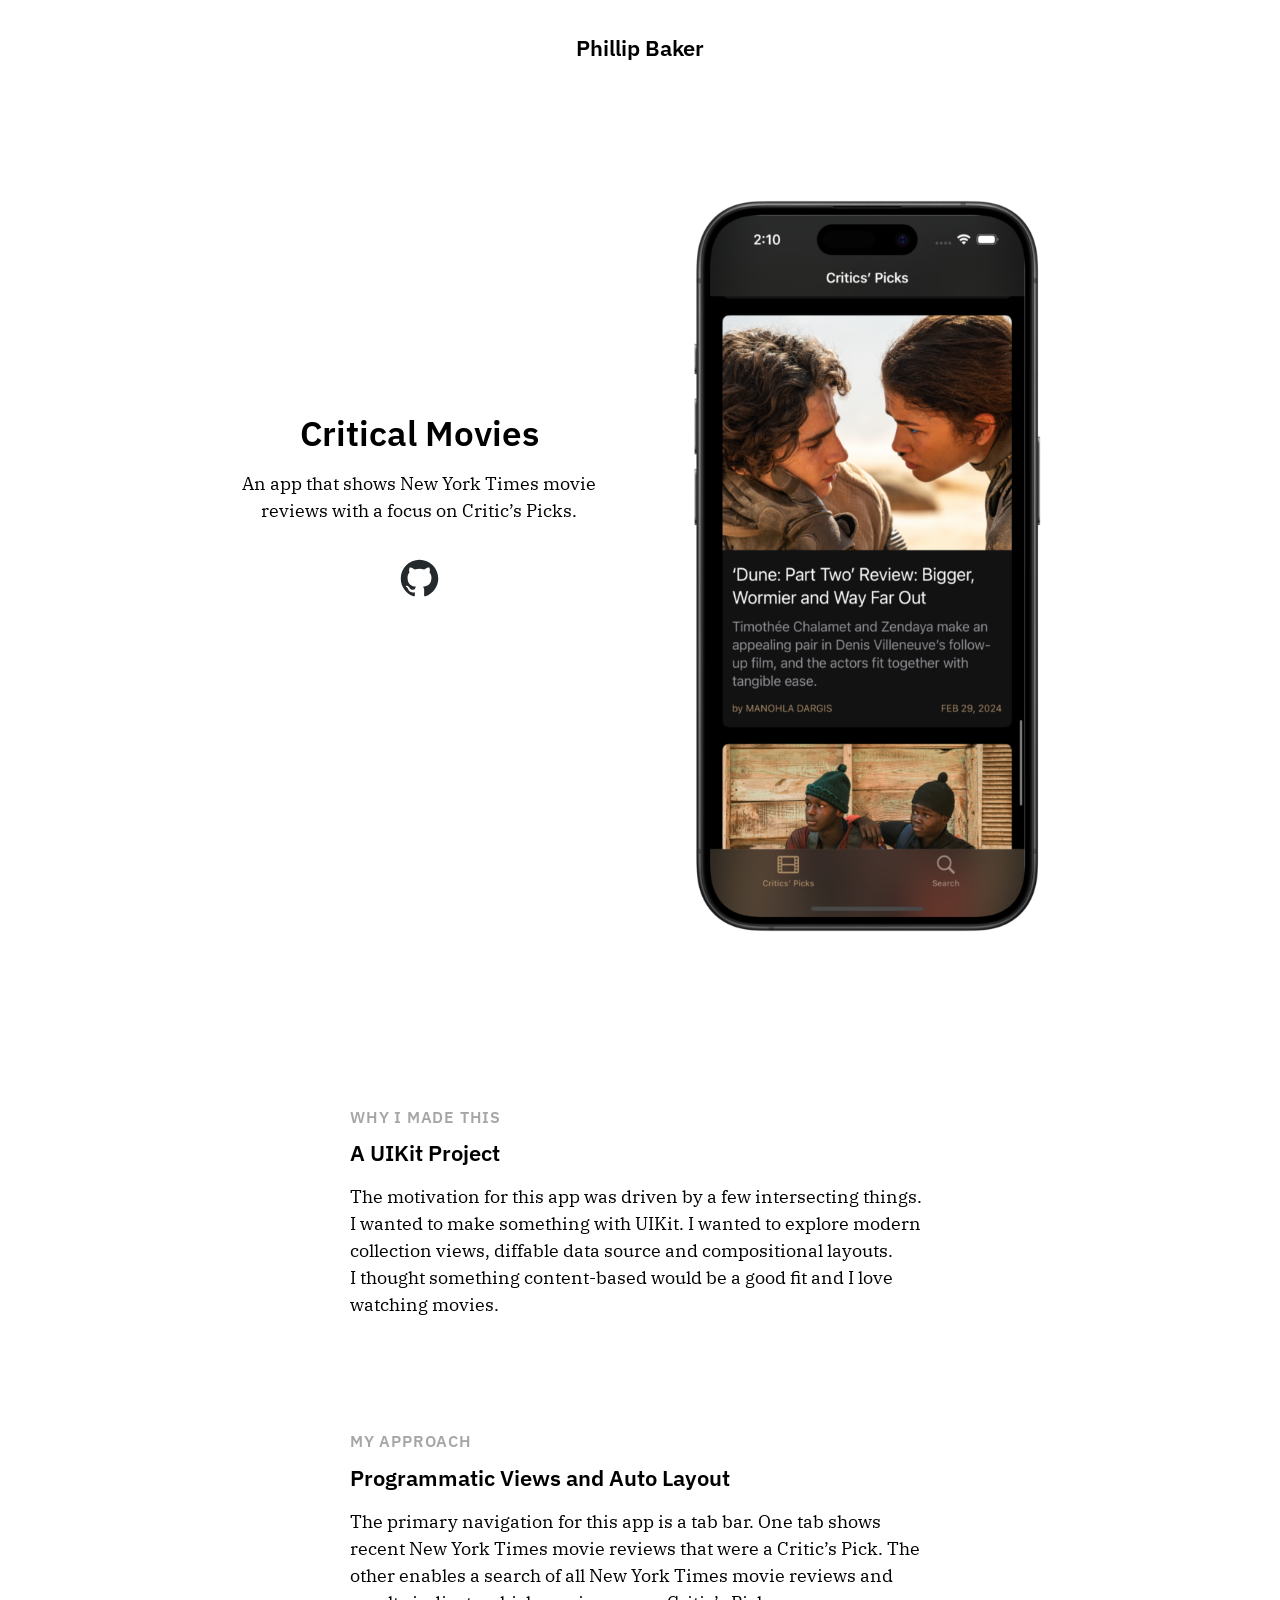
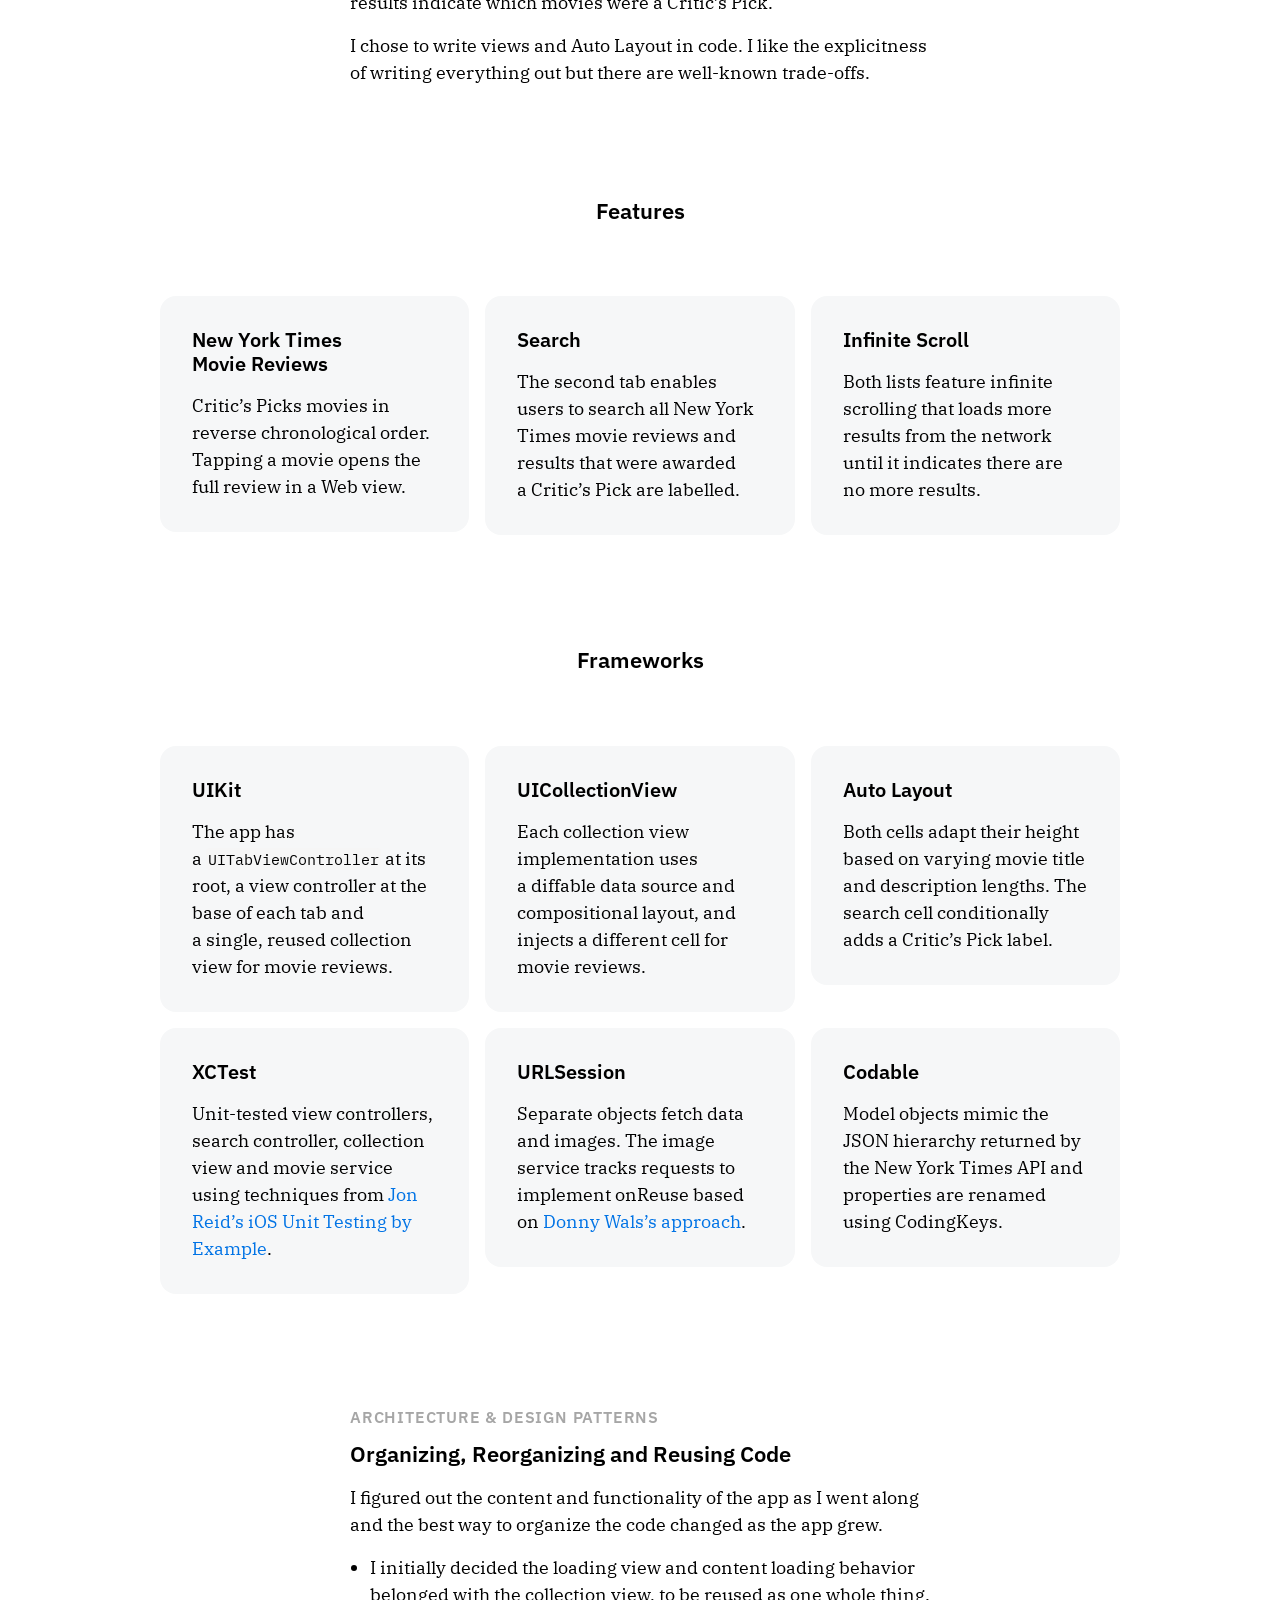
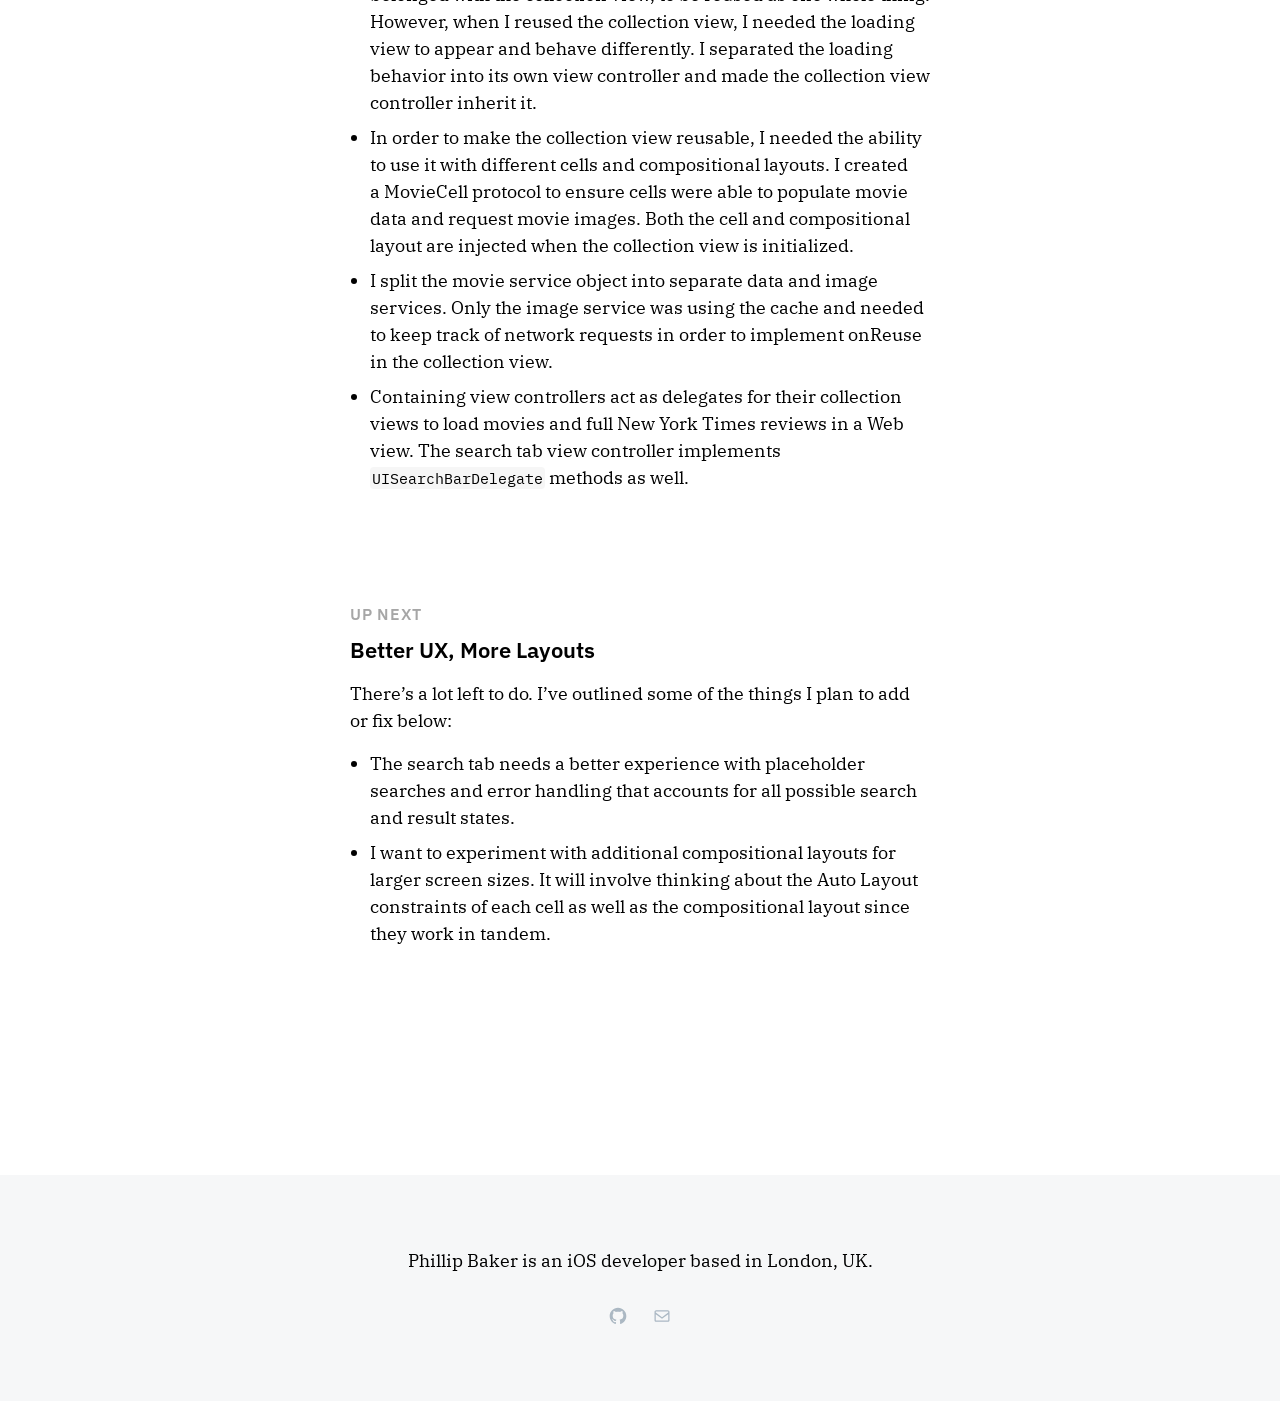
==== critical-movies/index.html @ 7334cdbc "Initial commit" ====
<!DOCTYPE html>
<html dir="ltr" lang="en-US" prefix="og: https://ogp.me/ns#">
<head>
	<meta charset="UTF-8">
	<meta name="viewport" content="width=device-width, initial-scale=1">
	<style>img:is([sizes="auto" i], [sizes^="auto," i]) { contain-intrinsic-size: 3000px 1500px }</style>
	
		<!-- All in One SEO 4.7.8 - aioseo.com -->
		<title>Critical Movies - Phillip Baker</title>
	<meta name="description" content="Critical Movies An app that shows New York Times movie reviews with a focus on Critic’s Picks. Why I Made This A UIKit Project The motivation for this app was driven by a few intersecting things. I wanted to make something with UIKit. I wanted to explore modern collection views, diffable data source and compositional">
	<meta name="robots" content="max-image-preview:large">
	<link rel="canonical" href="/critical-movies/">
	<meta name="generator" content="All in One SEO (AIOSEO) 4.7.8">
		<meta property="og:locale" content="en_US">
		<meta property="og:site_name" content="Phillip Baker - iOS Developer">
		<meta property="og:type" content="article">
		<meta property="og:title" content="Critical Movies - Phillip Baker">
		<meta property="og:description" content="Critical Movies An app that shows New York Times movie reviews with a focus on Critic’s Picks. Why I Made This A UIKit Project The motivation for this app was driven by a few intersecting things. I wanted to make something with UIKit. I wanted to explore modern collection views, diffable data source and compositional">
		<meta property="og:url" content="/critical-movies/">
		<meta property="article:published_time" content="2021-11-25T19:36:29+00:00">
		<meta property="article:modified_time" content="2024-03-25T21:04:43+00:00">
		<meta name="twitter:card" content="summary_large_image">
		<meta name="twitter:title" content="Critical Movies - Phillip Baker">
		<meta name="twitter:description" content="Critical Movies An app that shows New York Times movie reviews with a focus on Critic’s Picks. Why I Made This A UIKit Project The motivation for this app was driven by a few intersecting things. I wanted to make something with UIKit. I wanted to explore modern collection views, diffable data source and compositional">
		<script type="application/ld+json" class="aioseo-schema">{"@context":"https:\/\/schema.org","@graph":[{"@type":"BreadcrumbList","@id":"\/critical-movies\/#breadcrumblist","itemListElement":[{"@type":"ListItem","@id":"\/#listItem","position":1,"name":"Home","item":"\/","nextItem":{"@type":"ListItem","@id":"\/critical-movies\/#listItem","name":"Critical Movies"}},{"@type":"ListItem","@id":"\/critical-movies\/#listItem","position":2,"name":"Critical Movies","previousItem":{"@type":"ListItem","@id":"\/#listItem","name":"Home"}}]},{"@type":"Organization","@id":"\/#organization","name":"Phillip Baker","description":"iOS Developer","url":"\/"},{"@type":"WebPage","@id":"\/critical-movies\/#webpage","url":"\/critical-movies\/","name":"Critical Movies - Phillip Baker","description":"Critical Movies An app that shows New York Times movie reviews with a focus on Critic’s Picks. Why I Made This A UIKit Project The motivation for this app was driven by a few intersecting things. I wanted to make something with UIKit. I wanted to explore modern collection views, diffable data source and compositional","inLanguage":"en-US","isPartOf":{"@id":"\/#website"},"breadcrumb":{"@id":"\/critical-movies\/#breadcrumblist"},"datePublished":"2021-11-25T19:36:29+00:00","dateModified":"2024-03-25T21:04:43+00:00"},{"@type":"WebSite","@id":"\/#website","url":"\/","name":"Phillip Baker","description":"iOS Developer","inLanguage":"en-US","publisher":{"@id":"\/#organization"}}]}</script>
		<!-- All in One SEO -->


<link rel="dns-prefetch" href="//fonts.googleapis.com">
<link rel="preconnect" href="//c0.wp.com">
<link rel="alternate" type="application/rss+xml" title="Phillip Baker &raquo; Feed" href="/feed/">
<link rel="alternate" type="application/rss+xml" title="Phillip Baker &raquo; Comments Feed" href="/comments/feed/">
<script>
window._wpemojiSettings = {"baseUrl":"https:\/\/s.w.org\/images\/core\/emoji\/15.0.3\/72x72\/","ext":".png","svgUrl":"https:\/\/s.w.org\/images\/core\/emoji\/15.0.3\/svg\/","svgExt":".svg","source":{"concatemoji":"\/wp-includes\/js\/wp-emoji-release.min.js?ver=6.7.1"}};
/*! This file is auto-generated */
!function(i,n){var o,s,e;function c(e){try{var t={supportTests:e,timestamp:(new Date).valueOf()};sessionStorage.setItem(o,JSON.stringify(t))}catch(e){}}function p(e,t,n){e.clearRect(0,0,e.canvas.width,e.canvas.height),e.fillText(t,0,0);var t=new Uint32Array(e.getImageData(0,0,e.canvas.width,e.canvas.height).data),r=(e.clearRect(0,0,e.canvas.width,e.canvas.height),e.fillText(n,0,0),new Uint32Array(e.getImageData(0,0,e.canvas.width,e.canvas.height).data));return t.every(function(e,t){return e===r[t]})}function u(e,t,n){switch(t){case"flag":return n(e,"🏳️‍⚧️","🏳️​⚧️")?!1:!n(e,"🇺🇳","🇺​🇳")&&!n(e,"🏴󠁧󠁢󠁥󠁮󠁧󠁿","🏴​󠁧​󠁢​󠁥​󠁮​󠁧​󠁿");case"emoji":return!n(e,"🐦‍⬛","🐦​⬛")}return!1}function f(e,t,n){var r="undefined"!=typeof WorkerGlobalScope&&self instanceof WorkerGlobalScope?new OffscreenCanvas(300,150):i.createElement("canvas"),a=r.getContext("2d",{willReadFrequently:!0}),o=(a.textBaseline="top",a.font="600 32px Arial",{});return e.forEach(function(e){o[e]=t(a,e,n)}),o}function t(e){var t=i.createElement("script");t.src=e,t.defer=!0,i.head.appendChild(t)}"undefined"!=typeof Promise&&(o="wpEmojiSettingsSupports",s=["flag","emoji"],n.supports={everything:!0,everythingExceptFlag:!0},e=new Promise(function(e){i.addEventListener("DOMContentLoaded",e,{once:!0})}),new Promise(function(t){var n=function(){try{var e=JSON.parse(sessionStorage.getItem(o));if("object"==typeof e&&"number"==typeof e.timestamp&&(new Date).valueOf()<e.timestamp+604800&&"object"==typeof e.supportTests)return e.supportTests}catch(e){}return null}();if(!n){if("undefined"!=typeof Worker&&"undefined"!=typeof OffscreenCanvas&&"undefined"!=typeof URL&&URL.createObjectURL&&"undefined"!=typeof Blob)try{var e="postMessage("+f.toString()+"("+[JSON.stringify(s),u.toString(),p.toString()].join(",")+"));",r=new Blob([e],{type:"text/javascript"}),a=new Worker(URL.createObjectURL(r),{name:"wpTestEmojiSupports"});return void(a.onmessage=function(e){c(n=e.data),a.terminate(),t(n)})}catch(e){}c(n=f(s,u,p))}t(n)}).then(function(e){for(var t in e)n.supports[t]=e[t],n.supports.everything=n.supports.everything&&n.supports[t],"flag"!==t&&(n.supports.everythingExceptFlag=n.supports.everythingExceptFlag&&n.supports[t]);n.supports.everythingExceptFlag=n.supports.everythingExceptFlag&&!n.supports.flag,n.DOMReady=!1,n.readyCallback=function(){n.DOMReady=!0}}).then(function(){return e}).then(function(){var e;n.supports.everything||(n.readyCallback(),(e=n.source||{}).concatemoji?t(e.concatemoji):e.wpemoji&&e.twemoji&&(t(e.twemoji),t(e.wpemoji)))}))}((window,document),window._wpemojiSettings);
</script>
<style id="wp-block-site-title-inline-css">.wp-block-site-title{box-sizing:border-box}.wp-block-site-title :where(a){color:inherit;font-family:inherit;font-size:inherit;font-style:inherit;font-weight:inherit;letter-spacing:inherit;line-height:inherit;text-decoration:inherit}</style>
<style id="wp-block-group-inline-css">.wp-block-group{box-sizing:border-box}:where(.wp-block-group.wp-block-group-is-layout-constrained){position:relative}</style>
<style id="wp-block-heading-inline-css">h1.has-background,h2.has-background,h3.has-background,h4.has-background,h5.has-background,h6.has-background{padding:1.25em 2.375em}h1.has-text-align-left[style*=writing-mode]:where([style*=vertical-lr]),h1.has-text-align-right[style*=writing-mode]:where([style*=vertical-rl]),h2.has-text-align-left[style*=writing-mode]:where([style*=vertical-lr]),h2.has-text-align-right[style*=writing-mode]:where([style*=vertical-rl]),h3.has-text-align-left[style*=writing-mode]:where([style*=vertical-lr]),h3.has-text-align-right[style*=writing-mode]:where([style*=vertical-rl]),h4.has-text-align-left[style*=writing-mode]:where([style*=vertical-lr]),h4.has-text-align-right[style*=writing-mode]:where([style*=vertical-rl]),h5.has-text-align-left[style*=writing-mode]:where([style*=vertical-lr]),h5.has-text-align-right[style*=writing-mode]:where([style*=vertical-rl]),h6.has-text-align-left[style*=writing-mode]:where([style*=vertical-lr]),h6.has-text-align-right[style*=writing-mode]:where([style*=vertical-rl]){rotate:180deg}</style>
<style id="wp-block-paragraph-inline-css">.is-small-text{font-size:.875em}.is-regular-text{font-size:1em}.is-large-text{font-size:2.25em}.is-larger-text{font-size:3em}.has-drop-cap:not(:focus):first-letter{float:left;font-size:8.4em;font-style:normal;font-weight:100;line-height:.68;margin:.05em .1em 0 0;text-transform:uppercase}body.rtl .has-drop-cap:not(:focus):first-letter{float:none;margin-left:.1em}p.has-drop-cap.has-background{overflow:hidden}:root :where(p.has-background){padding:1.25em 2.375em}:where(p.has-text-color:not(.has-link-color)) a{color:inherit}p.has-text-align-left[style*="writing-mode:vertical-lr"],p.has-text-align-right[style*="writing-mode:vertical-rl"]{rotate:180deg}</style>
<link rel="stylesheet" id="wp-block-social-links-css" href="https://c0.wp.com/c/6.7.1/wp-includes/blocks/social-links/style.min.css" media="all">
<style id="wp-block-image-inline-css">.wp-block-image a{display:inline-block}.wp-block-image img{box-sizing:border-box;height:auto;max-width:100%;vertical-align:bottom}@media (prefers-reduced-motion:no-preference){.wp-block-image img.hide{visibility:hidden}.wp-block-image img.show{animation:show-content-image .4s}}.wp-block-image[style*=border-radius] img,.wp-block-image[style*=border-radius]>a{border-radius:inherit}.wp-block-image.has-custom-border img{box-sizing:border-box}.wp-block-image.aligncenter{text-align:center}.wp-block-image.alignfull a,.wp-block-image.alignwide a{width:100%}.wp-block-image.alignfull img,.wp-block-image.alignwide img{height:auto;width:100%}.wp-block-image .aligncenter,.wp-block-image .alignleft,.wp-block-image .alignright,.wp-block-image.aligncenter,.wp-block-image.alignleft,.wp-block-image.alignright{display:table}.wp-block-image .aligncenter>figcaption,.wp-block-image .alignleft>figcaption,.wp-block-image .alignright>figcaption,.wp-block-image.aligncenter>figcaption,.wp-block-image.alignleft>figcaption,.wp-block-image.alignright>figcaption{caption-side:bottom;display:table-caption}.wp-block-image .alignleft{float:left;margin:.5em 1em .5em 0}.wp-block-image .alignright{float:right;margin:.5em 0 .5em 1em}.wp-block-image .aligncenter{margin-left:auto;margin-right:auto}.wp-block-image :where(figcaption){margin-bottom:1em;margin-top:.5em}.wp-block-image.is-style-circle-mask img{border-radius:9999px}@supports ((-webkit-mask-image:none) or (mask-image:none)) or (-webkit-mask-image:none){.wp-block-image.is-style-circle-mask img{border-radius:0;-webkit-mask-image:url('data:image/svg+xml;utf8,<svg viewBox="0 0 100 100" xmlns="http://www.w3.org/2000/svg"><circle cx="50" cy="50" r="50"/></svg>');mask-image:url('data:image/svg+xml;utf8,<svg viewBox="0 0 100 100" xmlns="http://www.w3.org/2000/svg"><circle cx="50" cy="50" r="50"/></svg>');mask-mode:alpha;-webkit-mask-position:center;mask-position:center;-webkit-mask-repeat:no-repeat;mask-repeat:no-repeat;-webkit-mask-size:contain;mask-size:contain}}:root :where(.wp-block-image.is-style-rounded img,.wp-block-image .is-style-rounded img){border-radius:9999px}.wp-block-image figure{margin:0}.wp-lightbox-container{display:flex;flex-direction:column;position:relative}.wp-lightbox-container img{cursor:zoom-in}.wp-lightbox-container img:hover+button{opacity:1}.wp-lightbox-container button{align-items:center;-webkit-backdrop-filter:blur(16px) saturate(180%);backdrop-filter:blur(16px) saturate(180%);background-color:#5a5a5a40;border:none;border-radius:4px;cursor:zoom-in;display:flex;height:20px;justify-content:center;opacity:0;padding:0;position:absolute;right:16px;text-align:center;top:16px;transition:opacity .2s ease;width:20px;z-index:100}.wp-lightbox-container button:focus-visible{outline:3px auto #5a5a5a40;outline:3px auto -webkit-focus-ring-color;outline-offset:3px}.wp-lightbox-container button:hover{cursor:pointer;opacity:1}.wp-lightbox-container button:focus{opacity:1}.wp-lightbox-container button:focus,.wp-lightbox-container button:hover,.wp-lightbox-container button:not(:hover):not(:active):not(.has-background){background-color:#5a5a5a40;border:none}.wp-lightbox-overlay{box-sizing:border-box;cursor:zoom-out;height:100vh;left:0;overflow:hidden;position:fixed;top:0;visibility:hidden;width:100%;z-index:100000}.wp-lightbox-overlay .close-button{align-items:center;cursor:pointer;display:flex;justify-content:center;min-height:40px;min-width:40px;padding:0;position:absolute;right:calc(env(safe-area-inset-right) + 16px);top:calc(env(safe-area-inset-top) + 16px);z-index:5000000}.wp-lightbox-overlay .close-button:focus,.wp-lightbox-overlay .close-button:hover,.wp-lightbox-overlay .close-button:not(:hover):not(:active):not(.has-background){background:none;border:none}.wp-lightbox-overlay .lightbox-image-container{height:var(--wp--lightbox-container-height);left:50%;overflow:hidden;position:absolute;top:50%;transform:translate(-50%,-50%);transform-origin:top left;width:var(--wp--lightbox-container-width);z-index:9999999999}.wp-lightbox-overlay .wp-block-image{align-items:center;box-sizing:border-box;display:flex;height:100%;justify-content:center;margin:0;position:relative;transform-origin:0 0;width:100%;z-index:3000000}.wp-lightbox-overlay .wp-block-image img{height:var(--wp--lightbox-image-height);min-height:var(--wp--lightbox-image-height);min-width:var(--wp--lightbox-image-width);width:var(--wp--lightbox-image-width)}.wp-lightbox-overlay .wp-block-image figcaption{display:none}.wp-lightbox-overlay button{background:none;border:none}.wp-lightbox-overlay .scrim{background-color:#fff;height:100%;opacity:.9;position:absolute;width:100%;z-index:2000000}.wp-lightbox-overlay.active{animation:turn-on-visibility .25s both;visibility:visible}.wp-lightbox-overlay.active img{animation:turn-on-visibility .35s both}.wp-lightbox-overlay.show-closing-animation:not(.active){animation:turn-off-visibility .35s both}.wp-lightbox-overlay.show-closing-animation:not(.active) img{animation:turn-off-visibility .25s both}@media (prefers-reduced-motion:no-preference){.wp-lightbox-overlay.zoom.active{animation:none;opacity:1;visibility:visible}.wp-lightbox-overlay.zoom.active .lightbox-image-container{animation:lightbox-zoom-in .4s}.wp-lightbox-overlay.zoom.active .lightbox-image-container img{animation:none}.wp-lightbox-overlay.zoom.active .scrim{animation:turn-on-visibility .4s forwards}.wp-lightbox-overlay.zoom.show-closing-animation:not(.active){animation:none}.wp-lightbox-overlay.zoom.show-closing-animation:not(.active) .lightbox-image-container{animation:lightbox-zoom-out .4s}.wp-lightbox-overlay.zoom.show-closing-animation:not(.active) .lightbox-image-container img{animation:none}.wp-lightbox-overlay.zoom.show-closing-animation:not(.active) .scrim{animation:turn-off-visibility .4s forwards}}@keyframes show-content-image{0%{visibility:hidden}99%{visibility:hidden}to{visibility:visible}}@keyframes turn-on-visibility{0%{opacity:0}to{opacity:1}}@keyframes turn-off-visibility{0%{opacity:1;visibility:visible}99%{opacity:0;visibility:visible}to{opacity:0;visibility:hidden}}@keyframes lightbox-zoom-in{0%{transform:translate(calc((-100vw + var(--wp--lightbox-scrollbar-width))/2 + var(--wp--lightbox-initial-left-position)),calc(-50vh + var(--wp--lightbox-initial-top-position))) scale(var(--wp--lightbox-scale))}to{transform:translate(-50%,-50%) scale(1)}}@keyframes lightbox-zoom-out{0%{transform:translate(-50%,-50%) scale(1);visibility:visible}99%{visibility:visible}to{transform:translate(calc((-100vw + var(--wp--lightbox-scrollbar-width))/2 + var(--wp--lightbox-initial-left-position)),calc(-50vh + var(--wp--lightbox-initial-top-position))) scale(var(--wp--lightbox-scale));visibility:hidden}}</style>
<style id="wp-block-columns-inline-css">.wp-block-columns{align-items:normal!important;box-sizing:border-box;display:flex;flex-wrap:wrap!important}@media (min-width:782px){.wp-block-columns{flex-wrap:nowrap!important}}.wp-block-columns.are-vertically-aligned-top{align-items:flex-start}.wp-block-columns.are-vertically-aligned-center{align-items:center}.wp-block-columns.are-vertically-aligned-bottom{align-items:flex-end}@media (max-width:781px){.wp-block-columns:not(.is-not-stacked-on-mobile)>.wp-block-column{flex-basis:100%!important}}@media (min-width:782px){.wp-block-columns:not(.is-not-stacked-on-mobile)>.wp-block-column{flex-basis:0;flex-grow:1}.wp-block-columns:not(.is-not-stacked-on-mobile)>.wp-block-column[style*=flex-basis]{flex-grow:0}}.wp-block-columns.is-not-stacked-on-mobile{flex-wrap:nowrap!important}.wp-block-columns.is-not-stacked-on-mobile>.wp-block-column{flex-basis:0;flex-grow:1}.wp-block-columns.is-not-stacked-on-mobile>.wp-block-column[style*=flex-basis]{flex-grow:0}:where(.wp-block-columns){margin-bottom:1.75em}:where(.wp-block-columns.has-background){padding:1.25em 2.375em}.wp-block-column{flex-grow:1;min-width:0;overflow-wrap:break-word;word-break:break-word}.wp-block-column.is-vertically-aligned-top{align-self:flex-start}.wp-block-column.is-vertically-aligned-center{align-self:center}.wp-block-column.is-vertically-aligned-bottom{align-self:flex-end}.wp-block-column.is-vertically-aligned-stretch{align-self:stretch}.wp-block-column.is-vertically-aligned-bottom,.wp-block-column.is-vertically-aligned-center,.wp-block-column.is-vertically-aligned-top{width:100%}</style>
<style id="wp-block-list-inline-css">ol,ul{box-sizing:border-box}:root :where(.wp-block-list.has-background){padding:1.25em 2.375em}</style>
<style id="wp-block-spacer-inline-css">.wp-block-spacer{clear:both}</style>
<style id="wp-block-post-content-inline-css">.wp-block-post-content{display:flow-root}</style>
<style id="wp-emoji-styles-inline-css">img.wp-smiley, img.emoji {
		display: inline !important;
		border: none !important;
		box-shadow: none !important;
		height: 1em !important;
		width: 1em !important;
		margin: 0 0.07em !important;
		vertical-align: -0.1em !important;
		background: none !important;
		padding: 0 !important;
	}</style>
<style id="wp-block-library-inline-css">:root{--wp-admin-theme-color:#007cba;--wp-admin-theme-color--rgb:0,124,186;--wp-admin-theme-color-darker-10:#006ba1;--wp-admin-theme-color-darker-10--rgb:0,107,161;--wp-admin-theme-color-darker-20:#005a87;--wp-admin-theme-color-darker-20--rgb:0,90,135;--wp-admin-border-width-focus:2px;--wp-block-synced-color:#7a00df;--wp-block-synced-color--rgb:122,0,223;--wp-bound-block-color:var(--wp-block-synced-color)}@media (min-resolution:192dpi){:root{--wp-admin-border-width-focus:1.5px}}.wp-element-button{cursor:pointer}:root{--wp--preset--font-size--normal:16px;--wp--preset--font-size--huge:42px}:root .has-very-light-gray-background-color{background-color:#eee}:root .has-very-dark-gray-background-color{background-color:#313131}:root .has-very-light-gray-color{color:#eee}:root .has-very-dark-gray-color{color:#313131}:root .has-vivid-green-cyan-to-vivid-cyan-blue-gradient-background{background:linear-gradient(135deg,#00d084,#0693e3)}:root .has-purple-crush-gradient-background{background:linear-gradient(135deg,#34e2e4,#4721fb 50%,#ab1dfe)}:root .has-hazy-dawn-gradient-background{background:linear-gradient(135deg,#faaca8,#dad0ec)}:root .has-subdued-olive-gradient-background{background:linear-gradient(135deg,#fafae1,#67a671)}:root .has-atomic-cream-gradient-background{background:linear-gradient(135deg,#fdd79a,#004a59)}:root .has-nightshade-gradient-background{background:linear-gradient(135deg,#330968,#31cdcf)}:root .has-midnight-gradient-background{background:linear-gradient(135deg,#020381,#2874fc)}.has-regular-font-size{font-size:1em}.has-larger-font-size{font-size:2.625em}.has-normal-font-size{font-size:var(--wp--preset--font-size--normal)}.has-huge-font-size{font-size:var(--wp--preset--font-size--huge)}.has-text-align-center{text-align:center}.has-text-align-left{text-align:left}.has-text-align-right{text-align:right}#end-resizable-editor-section{display:none}.aligncenter{clear:both}.items-justified-left{justify-content:flex-start}.items-justified-center{justify-content:center}.items-justified-right{justify-content:flex-end}.items-justified-space-between{justify-content:space-between}.screen-reader-text{border:0;clip:rect(1px,1px,1px,1px);clip-path:inset(50%);height:1px;margin:-1px;overflow:hidden;padding:0;position:absolute;width:1px;word-wrap:normal!important}.screen-reader-text:focus{background-color:#ddd;clip:auto!important;clip-path:none;color:#444;display:block;font-size:1em;height:auto;left:5px;line-height:normal;padding:15px 23px 14px;text-decoration:none;top:5px;width:auto;z-index:100000}html :where(.has-border-color){border-style:solid}html :where([style*=border-top-color]){border-top-style:solid}html :where([style*=border-right-color]){border-right-style:solid}html :where([style*=border-bottom-color]){border-bottom-style:solid}html :where([style*=border-left-color]){border-left-style:solid}html :where([style*=border-width]){border-style:solid}html :where([style*=border-top-width]){border-top-style:solid}html :where([style*=border-right-width]){border-right-style:solid}html :where([style*=border-bottom-width]){border-bottom-style:solid}html :where([style*=border-left-width]){border-left-style:solid}html :where(img[class*=wp-image-]){height:auto;max-width:100%}:where(figure){margin:0 0 1em}html :where(.is-position-sticky){--wp-admin--admin-bar--position-offset:var(--wp-admin--admin-bar--height,0px)}@media screen and (max-width:600px){html :where(.is-position-sticky){--wp-admin--admin-bar--position-offset:0px}}</style>
<style id="global-styles-inline-css">:root{--wp--preset--aspect-ratio--square: 1;--wp--preset--aspect-ratio--4-3: 4/3;--wp--preset--aspect-ratio--3-4: 3/4;--wp--preset--aspect-ratio--3-2: 3/2;--wp--preset--aspect-ratio--2-3: 2/3;--wp--preset--aspect-ratio--16-9: 16/9;--wp--preset--aspect-ratio--9-16: 9/16;--wp--preset--color--black: #000000;--wp--preset--color--cyan-bluish-gray: #abb8c3;--wp--preset--color--white: #ffffff;--wp--preset--color--pale-pink: #f78da7;--wp--preset--color--vivid-red: #cf2e2e;--wp--preset--color--luminous-vivid-orange: #ff6900;--wp--preset--color--luminous-vivid-amber: #fcb900;--wp--preset--color--light-green-cyan: #7bdcb5;--wp--preset--color--vivid-green-cyan: #00d084;--wp--preset--color--pale-cyan-blue: #8ed1fc;--wp--preset--color--vivid-cyan-blue: #0693e3;--wp--preset--color--vivid-purple: #9b51e0;--wp--preset--color--base: #ffffff;--wp--preset--color--contrast: #000000;--wp--preset--color--primary: #9DFF20;--wp--preset--color--secondary: #0073e5;--wp--preset--color--tertiary: #F6F6F6;--wp--preset--gradient--vivid-cyan-blue-to-vivid-purple: linear-gradient(135deg,rgba(6,147,227,1) 0%,rgb(155,81,224) 100%);--wp--preset--gradient--light-green-cyan-to-vivid-green-cyan: linear-gradient(135deg,rgb(122,220,180) 0%,rgb(0,208,130) 100%);--wp--preset--gradient--luminous-vivid-amber-to-luminous-vivid-orange: linear-gradient(135deg,rgba(252,185,0,1) 0%,rgba(255,105,0,1) 100%);--wp--preset--gradient--luminous-vivid-orange-to-vivid-red: linear-gradient(135deg,rgba(255,105,0,1) 0%,rgb(207,46,46) 100%);--wp--preset--gradient--very-light-gray-to-cyan-bluish-gray: linear-gradient(135deg,rgb(238,238,238) 0%,rgb(169,184,195) 100%);--wp--preset--gradient--cool-to-warm-spectrum: linear-gradient(135deg,rgb(74,234,220) 0%,rgb(151,120,209) 20%,rgb(207,42,186) 40%,rgb(238,44,130) 60%,rgb(251,105,98) 80%,rgb(254,248,76) 100%);--wp--preset--gradient--blush-light-purple: linear-gradient(135deg,rgb(255,206,236) 0%,rgb(152,150,240) 100%);--wp--preset--gradient--blush-bordeaux: linear-gradient(135deg,rgb(254,205,165) 0%,rgb(254,45,45) 50%,rgb(107,0,62) 100%);--wp--preset--gradient--luminous-dusk: linear-gradient(135deg,rgb(255,203,112) 0%,rgb(199,81,192) 50%,rgb(65,88,208) 100%);--wp--preset--gradient--pale-ocean: linear-gradient(135deg,rgb(255,245,203) 0%,rgb(182,227,212) 50%,rgb(51,167,181) 100%);--wp--preset--gradient--electric-grass: linear-gradient(135deg,rgb(202,248,128) 0%,rgb(113,206,126) 100%);--wp--preset--gradient--midnight: linear-gradient(135deg,rgb(2,3,129) 0%,rgb(40,116,252) 100%);--wp--preset--font-size--small: clamp(0.875rem, 0.875rem + ((1vw - 0.2rem) * 0.313), 1rem);--wp--preset--font-size--medium: clamp(1rem, 1rem + ((1vw - 0.2rem) * 0.313), 1.125rem);--wp--preset--font-size--large: clamp(1.75rem, 1.75rem + ((1vw - 0.2rem) * 0.313), 1.875rem);--wp--preset--font-size--x-large: 2.25rem;--wp--preset--font-size--xx-large: clamp(4rem, 4rem + ((1vw - 0.2rem) * 15), 10rem);--wp--preset--font-family--dm-sans: "DM Sans", sans-serif;--wp--preset--font-family--ibm-plex-mono: 'IBM Plex Mono', monospace;--wp--preset--font-family--inter: "Inter", sans-serif;--wp--preset--font-family--system-font: -apple-system,BlinkMacSystemFont,"Segoe UI",Roboto,Oxygen-Sans,Ubuntu,Cantarell,"Helvetica Neue",sans-serif;--wp--preset--font-family--source-serif-pro: "Source Serif Pro", serif;--wp--preset--spacing--20: 0.44rem;--wp--preset--spacing--30: clamp(1.5rem, 5vw, 2rem);--wp--preset--spacing--40: clamp(1.8rem, 1.8rem + ((1vw - 0.48rem) * 2.885), 3rem);--wp--preset--spacing--50: clamp(2.5rem, 8vw, 4.5rem);--wp--preset--spacing--60: clamp(3.75rem, 10vw, 7rem);--wp--preset--spacing--70: clamp(5rem, 5.25rem + ((1vw - 0.48rem) * 9.096), 8rem);--wp--preset--spacing--80: clamp(7rem, 14vw, 11rem);--wp--preset--shadow--natural: 6px 6px 9px rgba(0, 0, 0, 0.2);--wp--preset--shadow--deep: 12px 12px 50px rgba(0, 0, 0, 0.4);--wp--preset--shadow--sharp: 6px 6px 0px rgba(0, 0, 0, 0.2);--wp--preset--shadow--outlined: 6px 6px 0px -3px rgba(255, 255, 255, 1), 6px 6px rgba(0, 0, 0, 1);--wp--preset--shadow--crisp: 6px 6px 0px rgba(0, 0, 0, 1);}:root { --wp--style--global--content-size: 580px;--wp--style--global--wide-size: 960px; }:where(body) { margin: 0; }.wp-site-blocks { padding-top: var(--wp--style--root--padding-top); padding-bottom: var(--wp--style--root--padding-bottom); }.has-global-padding { padding-right: var(--wp--style--root--padding-right); padding-left: var(--wp--style--root--padding-left); }.has-global-padding > .alignfull { margin-right: calc(var(--wp--style--root--padding-right) * -1); margin-left: calc(var(--wp--style--root--padding-left) * -1); }.has-global-padding :where(:not(.alignfull.is-layout-flow) > .has-global-padding:not(.wp-block-block, .alignfull)) { padding-right: 0; padding-left: 0; }.has-global-padding :where(:not(.alignfull.is-layout-flow) > .has-global-padding:not(.wp-block-block, .alignfull)) > .alignfull { margin-left: 0; margin-right: 0; }.wp-site-blocks > .alignleft { float: left; margin-right: 2em; }.wp-site-blocks > .alignright { float: right; margin-left: 2em; }.wp-site-blocks > .aligncenter { justify-content: center; margin-left: auto; margin-right: auto; }:where(.wp-site-blocks) > * { margin-block-start: 1rem; margin-block-end: 0; }:where(.wp-site-blocks) > :first-child { margin-block-start: 0; }:where(.wp-site-blocks) > :last-child { margin-block-end: 0; }:root { --wp--style--block-gap: 1rem; }:root :where(.is-layout-flow) > :first-child{margin-block-start: 0;}:root :where(.is-layout-flow) > :last-child{margin-block-end: 0;}:root :where(.is-layout-flow) > *{margin-block-start: 1rem;margin-block-end: 0;}:root :where(.is-layout-constrained) > :first-child{margin-block-start: 0;}:root :where(.is-layout-constrained) > :last-child{margin-block-end: 0;}:root :where(.is-layout-constrained) > *{margin-block-start: 1rem;margin-block-end: 0;}:root :where(.is-layout-flex){gap: 1rem;}:root :where(.is-layout-grid){gap: 1rem;}.is-layout-flow > .alignleft{float: left;margin-inline-start: 0;margin-inline-end: 2em;}.is-layout-flow > .alignright{float: right;margin-inline-start: 2em;margin-inline-end: 0;}.is-layout-flow > .aligncenter{margin-left: auto !important;margin-right: auto !important;}.is-layout-constrained > .alignleft{float: left;margin-inline-start: 0;margin-inline-end: 2em;}.is-layout-constrained > .alignright{float: right;margin-inline-start: 2em;margin-inline-end: 0;}.is-layout-constrained > .aligncenter{margin-left: auto !important;margin-right: auto !important;}.is-layout-constrained > :where(:not(.alignleft):not(.alignright):not(.alignfull)){max-width: var(--wp--style--global--content-size);margin-left: auto !important;margin-right: auto !important;}.is-layout-constrained > .alignwide{max-width: var(--wp--style--global--wide-size);}body .is-layout-flex{display: flex;}.is-layout-flex{flex-wrap: wrap;align-items: center;}.is-layout-flex > :is(*, div){margin: 0;}body .is-layout-grid{display: grid;}.is-layout-grid > :is(*, div){margin: 0;}body{background-color: var(--wp--preset--color--base);color: var(--wp--preset--color--contrast);font-family: var(--wp--preset--font-family--system-font);font-size: var(--wp--preset--font-size--medium);line-height: 1.5;--wp--style--root--padding-top: 0px;--wp--style--root--padding-right: var(--wp--preset--spacing--30);--wp--style--root--padding-bottom: 0px;--wp--style--root--padding-left: var(--wp--preset--spacing--30);}a:where(:not(.wp-element-button)){color: var(--wp--preset--color--contrast);text-decoration: underline;}:root :where(a:where(:not(.wp-element-button)):hover){text-decoration: none;}:root :where(a:where(:not(.wp-element-button)):focus){text-decoration: underline dashed;}:root :where(a:where(:not(.wp-element-button)):active){color: var(--wp--preset--color--secondary);text-decoration: none;}h1, h2, h3, h4, h5, h6{font-weight: 400;line-height: 1.4;}h1{font-size: clamp(2.032rem, 2.032rem + ((1vw - 0.2rem) * 3.983), 3.625rem);line-height: 1.2;}h2{font-size: clamp(1.624rem, 1.624rem + ((1vw - 0.2rem) * 2.815), 2.75rem);line-height: 1.2;}h3{font-size: var(--wp--preset--font-size--x-large);}h4{font-size: var(--wp--preset--font-size--large);}h5{font-size: var(--wp--preset--font-size--medium);font-weight: 700;text-transform: uppercase;}h6{font-size: var(--wp--preset--font-size--medium);text-transform: uppercase;}:root :where(.wp-element-button, .wp-block-button__link){background-color: #61abff2e;border-radius: 0;border-width: 0;color: #1374e5;font-family: inherit;font-size: inherit;line-height: inherit;padding: calc(0.667em + 2px) calc(1.333em + 2px);text-decoration: none;}:root :where(.wp-element-button:visited, .wp-block-button__link:visited){color: var(--wp--preset--color--contrast);}:root :where(.wp-element-button:hover, .wp-block-button__link:hover){background-color: var(--wp--preset--color--contrast);color: var(--wp--preset--color--base);}:root :where(.wp-element-button:focus, .wp-block-button__link:focus){background-color: var(--wp--preset--color--contrast);color: var(--wp--preset--color--base);}:root :where(.wp-element-button:active, .wp-block-button__link:active){background-color: var(--wp--preset--color--secondary);color: var(--wp--preset--color--base);}.has-black-color{color: var(--wp--preset--color--black) !important;}.has-cyan-bluish-gray-color{color: var(--wp--preset--color--cyan-bluish-gray) !important;}.has-white-color{color: var(--wp--preset--color--white) !important;}.has-pale-pink-color{color: var(--wp--preset--color--pale-pink) !important;}.has-vivid-red-color{color: var(--wp--preset--color--vivid-red) !important;}.has-luminous-vivid-orange-color{color: var(--wp--preset--color--luminous-vivid-orange) !important;}.has-luminous-vivid-amber-color{color: var(--wp--preset--color--luminous-vivid-amber) !important;}.has-light-green-cyan-color{color: var(--wp--preset--color--light-green-cyan) !important;}.has-vivid-green-cyan-color{color: var(--wp--preset--color--vivid-green-cyan) !important;}.has-pale-cyan-blue-color{color: var(--wp--preset--color--pale-cyan-blue) !important;}.has-vivid-cyan-blue-color{color: var(--wp--preset--color--vivid-cyan-blue) !important;}.has-vivid-purple-color{color: var(--wp--preset--color--vivid-purple) !important;}.has-base-color{color: var(--wp--preset--color--base) !important;}.has-contrast-color{color: var(--wp--preset--color--contrast) !important;}.has-primary-color{color: var(--wp--preset--color--primary) !important;}.has-secondary-color{color: var(--wp--preset--color--secondary) !important;}.has-tertiary-color{color: var(--wp--preset--color--tertiary) !important;}.has-black-background-color{background-color: var(--wp--preset--color--black) !important;}.has-cyan-bluish-gray-background-color{background-color: var(--wp--preset--color--cyan-bluish-gray) !important;}.has-white-background-color{background-color: var(--wp--preset--color--white) !important;}.has-pale-pink-background-color{background-color: var(--wp--preset--color--pale-pink) !important;}.has-vivid-red-background-color{background-color: var(--wp--preset--color--vivid-red) !important;}.has-luminous-vivid-orange-background-color{background-color: var(--wp--preset--color--luminous-vivid-orange) !important;}.has-luminous-vivid-amber-background-color{background-color: var(--wp--preset--color--luminous-vivid-amber) !important;}.has-light-green-cyan-background-color{background-color: var(--wp--preset--color--light-green-cyan) !important;}.has-vivid-green-cyan-background-color{background-color: var(--wp--preset--color--vivid-green-cyan) !important;}.has-pale-cyan-blue-background-color{background-color: var(--wp--preset--color--pale-cyan-blue) !important;}.has-vivid-cyan-blue-background-color{background-color: var(--wp--preset--color--vivid-cyan-blue) !important;}.has-vivid-purple-background-color{background-color: var(--wp--preset--color--vivid-purple) !important;}.has-base-background-color{background-color: var(--wp--preset--color--base) !important;}.has-contrast-background-color{background-color: var(--wp--preset--color--contrast) !important;}.has-primary-background-color{background-color: var(--wp--preset--color--primary) !important;}.has-secondary-background-color{background-color: var(--wp--preset--color--secondary) !important;}.has-tertiary-background-color{background-color: var(--wp--preset--color--tertiary) !important;}.has-black-border-color{border-color: var(--wp--preset--color--black) !important;}.has-cyan-bluish-gray-border-color{border-color: var(--wp--preset--color--cyan-bluish-gray) !important;}.has-white-border-color{border-color: var(--wp--preset--color--white) !important;}.has-pale-pink-border-color{border-color: var(--wp--preset--color--pale-pink) !important;}.has-vivid-red-border-color{border-color: var(--wp--preset--color--vivid-red) !important;}.has-luminous-vivid-orange-border-color{border-color: var(--wp--preset--color--luminous-vivid-orange) !important;}.has-luminous-vivid-amber-border-color{border-color: var(--wp--preset--color--luminous-vivid-amber) !important;}.has-light-green-cyan-border-color{border-color: var(--wp--preset--color--light-green-cyan) !important;}.has-vivid-green-cyan-border-color{border-color: var(--wp--preset--color--vivid-green-cyan) !important;}.has-pale-cyan-blue-border-color{border-color: var(--wp--preset--color--pale-cyan-blue) !important;}.has-vivid-cyan-blue-border-color{border-color: var(--wp--preset--color--vivid-cyan-blue) !important;}.has-vivid-purple-border-color{border-color: var(--wp--preset--color--vivid-purple) !important;}.has-base-border-color{border-color: var(--wp--preset--color--base) !important;}.has-contrast-border-color{border-color: var(--wp--preset--color--contrast) !important;}.has-primary-border-color{border-color: var(--wp--preset--color--primary) !important;}.has-secondary-border-color{border-color: var(--wp--preset--color--secondary) !important;}.has-tertiary-border-color{border-color: var(--wp--preset--color--tertiary) !important;}.has-vivid-cyan-blue-to-vivid-purple-gradient-background{background: var(--wp--preset--gradient--vivid-cyan-blue-to-vivid-purple) !important;}.has-light-green-cyan-to-vivid-green-cyan-gradient-background{background: var(--wp--preset--gradient--light-green-cyan-to-vivid-green-cyan) !important;}.has-luminous-vivid-amber-to-luminous-vivid-orange-gradient-background{background: var(--wp--preset--gradient--luminous-vivid-amber-to-luminous-vivid-orange) !important;}.has-luminous-vivid-orange-to-vivid-red-gradient-background{background: var(--wp--preset--gradient--luminous-vivid-orange-to-vivid-red) !important;}.has-very-light-gray-to-cyan-bluish-gray-gradient-background{background: var(--wp--preset--gradient--very-light-gray-to-cyan-bluish-gray) !important;}.has-cool-to-warm-spectrum-gradient-background{background: var(--wp--preset--gradient--cool-to-warm-spectrum) !important;}.has-blush-light-purple-gradient-background{background: var(--wp--preset--gradient--blush-light-purple) !important;}.has-blush-bordeaux-gradient-background{background: var(--wp--preset--gradient--blush-bordeaux) !important;}.has-luminous-dusk-gradient-background{background: var(--wp--preset--gradient--luminous-dusk) !important;}.has-pale-ocean-gradient-background{background: var(--wp--preset--gradient--pale-ocean) !important;}.has-electric-grass-gradient-background{background: var(--wp--preset--gradient--electric-grass) !important;}.has-midnight-gradient-background{background: var(--wp--preset--gradient--midnight) !important;}.has-small-font-size{font-size: var(--wp--preset--font-size--small) !important;}.has-medium-font-size{font-size: var(--wp--preset--font-size--medium) !important;}.has-large-font-size{font-size: var(--wp--preset--font-size--large) !important;}.has-x-large-font-size{font-size: var(--wp--preset--font-size--x-large) !important;}.has-xx-large-font-size{font-size: var(--wp--preset--font-size--xx-large) !important;}.has-dm-sans-font-family{font-family: var(--wp--preset--font-family--dm-sans) !important;}.has-ibm-plex-mono-font-family{font-family: var(--wp--preset--font-family--ibm-plex-mono) !important;}.has-inter-font-family{font-family: var(--wp--preset--font-family--inter) !important;}.has-system-font-font-family{font-family: var(--wp--preset--font-family--system-font) !important;}.has-source-serif-pro-font-family{font-family: var(--wp--preset--font-family--source-serif-pro) !important;}
:root :where(.wp-block-post-content a:where(:not(.wp-element-button))){color: var(--wp--preset--color--secondary);}
:root :where(.wp-block-site-title){font-size: var(--wp--preset--font-size--medium);font-weight: normal;line-height: 1.4;}
:root :where(.wp-block-site-title a:where(:not(.wp-element-button))){text-decoration: none;}
:root :where(.wp-block-site-title a:where(:not(.wp-element-button)):hover){text-decoration: underline;}
:root :where(.wp-block-site-title a:where(:not(.wp-element-button)):focus){text-decoration: underline dashed;}
:root :where(.wp-block-site-title a:where(:not(.wp-element-button)):active){color: var(--wp--preset--color--secondary);text-decoration: none;}</style>
<style id="core-block-supports-inline-css">.wp-container-core-social-links-is-layout-1{justify-content:center;}.wp-container-core-columns-is-layout-1{flex-wrap:nowrap;gap:0 0;}.wp-container-core-group-is-layout-2 > .alignfull{margin-right:calc(0px * -1);margin-left:calc(0px * -1);}.wp-container-core-group-is-layout-2 > *{margin-block-start:0;margin-block-end:0;}.wp-container-core-group-is-layout-2 > * + *{margin-block-start:0;margin-block-end:0;}.wp-container-core-group-is-layout-5 > .alignfull{margin-right:calc(var(--wp--preset--spacing--30) * -1);margin-left:calc(var(--wp--preset--spacing--30) * -1);}.wp-container-core-group-is-layout-6 > .alignfull{margin-right:calc(var(--wp--preset--spacing--30) * -1);margin-left:calc(var(--wp--preset--spacing--30) * -1);}.wp-container-core-group-is-layout-7 > .alignfull{margin-right:calc(var(--wp--preset--spacing--30) * -1);margin-left:calc(var(--wp--preset--spacing--30) * -1);}.wp-container-core-columns-is-layout-2{flex-wrap:nowrap;}.wp-container-core-group-is-layout-9 > .alignfull{margin-right:calc(var(--wp--preset--spacing--30) * -1);margin-left:calc(var(--wp--preset--spacing--30) * -1);}.wp-container-core-group-is-layout-10 > .alignfull{margin-right:calc(var(--wp--preset--spacing--30) * -1);margin-left:calc(var(--wp--preset--spacing--30) * -1);}.wp-container-core-group-is-layout-11 > .alignfull{margin-right:calc(var(--wp--preset--spacing--30) * -1);margin-left:calc(var(--wp--preset--spacing--30) * -1);}.wp-container-core-columns-is-layout-3{flex-wrap:nowrap;}.wp-container-core-group-is-layout-12 > .alignfull{margin-right:calc(var(--wp--preset--spacing--30) * -1);margin-left:calc(var(--wp--preset--spacing--30) * -1);}.wp-container-core-group-is-layout-13 > .alignfull{margin-right:calc(var(--wp--preset--spacing--30) * -1);margin-left:calc(var(--wp--preset--spacing--30) * -1);}.wp-container-core-group-is-layout-14 > .alignfull{margin-right:calc(var(--wp--preset--spacing--30) * -1);margin-left:calc(var(--wp--preset--spacing--30) * -1);}.wp-container-core-columns-is-layout-4{flex-wrap:nowrap;}.wp-container-core-social-links-is-layout-2{gap:1.5rem 1.5rem;justify-content:center;}.wp-container-core-group-is-layout-20{gap:0rem;flex-direction:column;align-items:center;}</style>
<style id="wp-block-template-skip-link-inline-css">.skip-link.screen-reader-text {
			border: 0;
			clip: rect(1px,1px,1px,1px);
			clip-path: inset(50%);
			height: 1px;
			margin: -1px;
			overflow: hidden;
			padding: 0;
			position: absolute !important;
			width: 1px;
			word-wrap: normal !important;
		}

		.skip-link.screen-reader-text:focus {
			background-color: #eee;
			clip: auto !important;
			clip-path: none;
			color: #444;
			display: block;
			font-size: 1em;
			height: auto;
			left: 5px;
			line-height: normal;
			padding: 15px 23px 14px;
			text-decoration: none;
			top: 5px;
			width: auto;
			z-index: 100000;
		}</style>
<link rel="stylesheet" id="bodhi-svgs-attachment-css" href="/wp-content/plugins/svg-support/css/svgs-attachment.css?ver=2.5.8" media="all">
<link rel="stylesheet" id="style-css" href="/wp-content/themes/twentytwentythree-child/style.css?ver=6.7.1" media="all">
<link rel="stylesheet" id="google-fonts-css" href="https://fonts.googleapis.com/css2?family=IBM+Plex+Sans:ital,wght@0,400;0,600;1,400&#038;family=IBM+Plex+Serif:ital,wght@0,400;0,600;1,400&#038;display=swap" media="all">
<style id="wp-typography-custom-inline-css">sub, sup{font-size: 75%;line-height: 100%}sup{vertical-align: 60%}sub{vertical-align: -10%}.amp{font-family: Baskerville, "Goudy Old Style", Palatino, "Book Antiqua", "Warnock Pro", serif;font-size: 1.1em;font-style: italic;font-weight: normal;line-height: 1em}.caps{font-size: 90%}.dquo{margin-left: -0.4em}.quo{margin-left: -0.2em}.pull-single{margin-left: -0.15em}.push-single{margin-right: 0.15em}.pull-double{margin-left: -0.38em}.push-double{margin-right: 0.38em}</style>
<style id="wp-typography-safari-font-workaround-inline-css">body {-webkit-font-feature-settings: "liga";font-feature-settings: "liga";-ms-font-feature-settings: normal;}</style>
<script src="/wp-content/plugins/svg-support/vendor/DOMPurify/DOMPurify.min.js?ver=1.0.1" id="bodhi-dompurify-library-js"></script>
<script src="https://c0.wp.com/c/6.7.1/wp-includes/js/jquery/jquery.min.js" id="jquery-core-js"></script>
<script src="https://c0.wp.com/c/6.7.1/wp-includes/js/jquery/jquery-migrate.min.js" id="jquery-migrate-js"></script>
<script src="/wp-content/plugins/svg-support/js/min/svgs-inline-min.js?ver=2.5.8" id="bodhi_svg_inline-js"></script>
<script id="bodhi_svg_inline-js-after">cssTarget={"Bodhi":"img.style-svg","ForceInlineSVG":"style-svg"};ForceInlineSVGActive="false";frontSanitizationEnabled="on";</script>
<link rel="https://api.w.org/" href="/wp-json/">
<link rel="alternate" title="JSON" type="application/json" href="/wp-json/wp/v2/pages/841">
<link rel="EditURI" type="application/rsd+xml" title="RSD" href="/xmlrpc.php?rsd">
<meta name="generator" content="WordPress 6.7.1">
<link rel="shortlink" href="/?p=841">
<link rel="alternate" title="oEmbed (JSON)" type="application/json+oembed" href="/wp-json/oembed/1.0/embed?url=https%3A%2F%2F%2Fcritical-movies%2F">
<link rel="alternate" title="oEmbed (XML)" type="text/xml+oembed" href="/wp-json/oembed/1.0/embed?url=https%3A%2F%2F%2Fcritical-movies%2F#038;format=xml">
<style class="wp-fonts-local">@font-face{font-family:"DM Sans";font-style:normal;font-weight:400;font-display:fallback;src:url('/wp-content/themes/twentytwentythree/assets/fonts/dm-sans/DMSans-Regular.woff2') format('woff2');font-stretch:normal;}
@font-face{font-family:"DM Sans";font-style:italic;font-weight:400;font-display:fallback;src:url('/wp-content/themes/twentytwentythree/assets/fonts/dm-sans/DMSans-Regular-Italic.woff2') format('woff2');font-stretch:normal;}
@font-face{font-family:"DM Sans";font-style:normal;font-weight:700;font-display:fallback;src:url('/wp-content/themes/twentytwentythree/assets/fonts/dm-sans/DMSans-Bold.woff2') format('woff2');font-stretch:normal;}
@font-face{font-family:"DM Sans";font-style:italic;font-weight:700;font-display:fallback;src:url('/wp-content/themes/twentytwentythree/assets/fonts/dm-sans/DMSans-Bold-Italic.woff2') format('woff2');font-stretch:normal;}
@font-face{font-family:"IBM Plex Mono";font-style:normal;font-weight:300;font-display:block;src:url('/wp-content/themes/twentytwentythree/assets/fonts/ibm-plex-mono/IBMPlexMono-Light.woff2') format('woff2');font-stretch:normal;}
@font-face{font-family:"IBM Plex Mono";font-style:normal;font-weight:400;font-display:block;src:url('/wp-content/themes/twentytwentythree/assets/fonts/ibm-plex-mono/IBMPlexMono-Regular.woff2') format('woff2');font-stretch:normal;}
@font-face{font-family:"IBM Plex Mono";font-style:italic;font-weight:400;font-display:block;src:url('/wp-content/themes/twentytwentythree/assets/fonts/ibm-plex-mono/IBMPlexMono-Italic.woff2') format('woff2');font-stretch:normal;}
@font-face{font-family:"IBM Plex Mono";font-style:normal;font-weight:700;font-display:block;src:url('/wp-content/themes/twentytwentythree/assets/fonts/ibm-plex-mono/IBMPlexMono-Bold.woff2') format('woff2');font-stretch:normal;}
@font-face{font-family:Inter;font-style:normal;font-weight:200 900;font-display:fallback;src:url('/wp-content/themes/twentytwentythree/assets/fonts/inter/Inter-VariableFont_slnt,wght.ttf') format('truetype');font-stretch:normal;}
@font-face{font-family:"Source Serif Pro";font-style:normal;font-weight:200 900;font-display:fallback;src:url('/wp-content/themes/twentytwentythree/assets/fonts/source-serif-pro/SourceSerif4Variable-Roman.ttf.woff2') format('woff2');font-stretch:normal;}
@font-face{font-family:"Source Serif Pro";font-style:italic;font-weight:200 900;font-display:fallback;src:url('/wp-content/themes/twentytwentythree/assets/fonts/source-serif-pro/SourceSerif4Variable-Italic.ttf.woff2') format('woff2');font-stretch:normal;}</style>
<link rel="icon" href="/wp-content/uploads/2022/02/cropped-favicon-512x512-1-32x32.png" sizes="32x32">
<link rel="icon" href="/wp-content/uploads/2022/02/cropped-favicon-512x512-1-192x192.png" sizes="192x192">
<link rel="apple-touch-icon" href="/wp-content/uploads/2022/02/cropped-favicon-512x512-1-180x180.png">
<meta name="msapplication-TileImage" content="/wp-content/uploads/2022/02/cropped-favicon-512x512-1-270x270.png">
</head>

<body class="page-template page-template-wp-custom-template-project page page-id-841 wp-embed-responsive">

<div class="wp-site-blocks">
<header class="wp-block-template-part">
<div class="wp-block-group has-base-background-color has-background has-global-padding is-layout-constrained wp-block-group-is-layout-constrained" style="padding-top:var(--wp--preset--spacing--30);padding-bottom:var(--wp--preset--spacing--30)"><h1 class="has-text-align-center wp-block-site-title"><a href="/" target="_self" rel="home">Phillip Baker</a></h1></div>
</header>


<main class="wp-block-group has-global-padding is-layout-constrained wp-block-group-is-layout-constrained" style="margin-top:0">
<div class="wp-block-group alignfull is-layout-flow wp-block-group-is-layout-flow"><div class="entry-content wp-block-post-content has-global-padding is-layout-constrained wp-block-post-content-is-layout-constrained">
<div class="wp-block-group alignfull has-global-padding is-layout-constrained wp-container-core-group-is-layout-2 wp-block-group-is-layout-constrained" style="margin-bottom:var(--wp--preset--spacing--60);padding-top:var(--wp--preset--spacing--40);padding-right:0;padding-bottom:var(--wp--preset--spacing--40);padding-left:0">
<div class="wp-block-columns alignwide are-vertically-aligned-center is-layout-flex wp-container-core-columns-is-layout-1 wp-block-columns-is-layout-flex">
<div class="wp-block-column is-vertically-aligned-center is-layout-flow wp-block-column-is-layout-flow" style="padding-right:4%;padding-bottom:8%;padding-left:4%;flex-basis:50%">
<h1 class="wp-block-heading has-text-align-center">Critical Movies</h1>



<p class="has-text-align-center" style="padding-right:var(--wp--preset--spacing--30);padding-left:var(--wp--preset--spacing--30)">An app that shows New York Times movie reviews with a&nbsp;focus on Critic’s Picks.</p>



<ul class="wp-block-social-links has-large-icon-size is-style-logos-only is-content-justification-center is-layout-flex wp-container-core-social-links-is-layout-1 wp-block-social-links-is-layout-flex" style="margin-top:var(--wp--preset--spacing--30)"><li class="wp-social-link wp-social-link-github  wp-block-social-link"><a href="https://github.com/phillipbaker/CriticalMovies" class="wp-block-social-link-anchor"><svg width="24" height="24" viewbox="0 0 24 24" version="1.1" aria-hidden="true" focusable="false"><path d="M12,2C6.477,2,2,6.477,2,12c0,4.419,2.865,8.166,6.839,9.489c0.5,0.09,0.682-0.218,0.682-0.484 c0-0.236-0.009-0.866-0.014-1.699c-2.782,0.602-3.369-1.34-3.369-1.34c-0.455-1.157-1.11-1.465-1.11-1.465 c-0.909-0.62,0.069-0.608,0.069-0.608c1.004,0.071,1.532,1.03,1.532,1.03c0.891,1.529,2.341,1.089,2.91,0.833 c0.091-0.647,0.349-1.086,0.635-1.337c-2.22-0.251-4.555-1.111-4.555-4.943c0-1.091,0.39-1.984,1.03-2.682 C6.546,8.54,6.202,7.524,6.746,6.148c0,0,0.84-0.269,2.75,1.025C10.295,6.95,11.15,6.84,12,6.836 c0.85,0.004,1.705,0.114,2.504,0.336c1.909-1.294,2.748-1.025,2.748-1.025c0.546,1.376,0.202,2.394,0.1,2.646 c0.64,0.699,1.026,1.591,1.026,2.682c0,3.841-2.337,4.687-4.565,4.935c0.359,0.307,0.679,0.917,0.679,1.852 c0,1.335-0.012,2.415-0.012,2.741c0,0.269,0.18,0.579,0.688,0.481C19.138,20.161,22,16.416,22,12C22,6.477,17.523,2,12,2z"></path></svg><span class="wp-block-social-link-label screen-reader-text">GitHub</span></a></li></ul>
</div>



<div class="wp-block-column is-vertically-aligned-center is-layout-flow wp-block-column-is-layout-flow" style="padding-top:var(--wp--preset--spacing--40);flex-basis:50%">
<figure class="wp-block-image size-large is-resized"><img fetchpriority="high" decoding="async" width="520" height="1024" src="/wp-content/uploads/2024/03/cm-iPhone-15-pro-portrait-cp-dune-520x1024.png" alt class="wp-image-4098" style="width:379px;height:768px" srcset="/wp-content/uploads/2024/03/cm-iPhone-15-pro-portrait-cp-dune-520x1024.png 520w, /wp-content/uploads/2024/03/cm-iPhone-15-pro-portrait-cp-dune-152x300.png 152w, /wp-content/uploads/2024/03/cm-iPhone-15-pro-portrait-cp-dune-768x1513.png 768w, /wp-content/uploads/2024/03/cm-iPhone-15-pro-portrait-cp-dune-780x1536.png 780w, /wp-content/uploads/2024/03/cm-iPhone-15-pro-portrait-cp-dune-1039x2048.png 1039w, /wp-content/uploads/2024/03/cm-iPhone-15-pro-portrait-cp-dune.png 1419w" sizes="(max-width: 520px) 100vw, 520px"></figure>
</div>
</div>
</div>



<div class="wp-block-group content-center has-global-padding is-layout-constrained wp-block-group-is-layout-constrained" style="margin-bottom:var(--wp--preset--spacing--60)">
<h6 class="wp-block-heading kicker">Why I&nbsp;Made This</h6>



<h2 class="wp-block-heading kicker-heading" id="a-uikit-project">A UIKit&nbsp;Project</h2>



<p>The motivation for this app was driven by a&nbsp;few intersecting things. I&nbsp;wanted to make something with UIKit. I&nbsp;wanted to explore modern collection views, diffable data source and compositional layouts. I&nbsp;thought something content-based would be a&nbsp;good fit and I&nbsp;love watching movies.</p>
</div>



<div class="wp-block-group content-center has-global-padding is-layout-constrained wp-block-group-is-layout-constrained" style="margin-bottom:var(--wp--preset--spacing--60)">
<h6 class="wp-block-heading kicker">My Approach</h6>



<h2 class="wp-block-heading kicker-heading" id="a-uikit-project">Programmatic Views and Auto&nbsp;Layout</h2>



<p>The primary navigation for this app is a&nbsp;tab bar. One tab shows recent New York Times movie reviews that were a&nbsp;Critic’s Pick. The other enables a&nbsp;search of all New York Times movie reviews and results indicate which movies were a&nbsp;Critic’s Pick.</p>



<p>I chose to write views and Auto Layout in code. I&nbsp;like the explicitness of writing everything out but there are well-known trade-offs.</p>
</div>



<div class="wp-block-group alignfull content-center has-global-padding is-layout-constrained wp-block-group-is-layout-constrained" style="margin-top:0;margin-bottom:var(--wp--preset--spacing--60)">
<h2 class="wp-block-heading alignwide has-text-align-center" style="margin-bottom:0">Features</h2>



<div class="wp-block-columns alignwide is-layout-flex wp-container-core-columns-is-layout-2 wp-block-columns-is-layout-flex" style="margin-top:var(--wp--preset--spacing--50);margin-bottom:1rem">
<div class="wp-block-column is-layout-flow wp-block-column-is-layout-flow">
<div class="wp-block-group has-background has-global-padding is-layout-constrained wp-container-core-group-is-layout-5 wp-block-group-is-layout-constrained" style="border-radius:16px;background-color:#f6f7f8;padding-top:var(--wp--preset--spacing--30);padding-right:var(--wp--preset--spacing--30);padding-bottom:var(--wp--preset--spacing--30);padding-left:var(--wp--preset--spacing--30)">
<h3 class="wp-block-heading" style="font-size:clamp(0.875rem, 0.875rem + ((1vw - 0.2rem) * 0.938), 1.25rem);">New York Times Movie&nbsp;Reviews</h3>



<p class="has-text-align-left snippet">Critic’s Picks movies in reverse chronological order. Tapping a&nbsp;movie opens the full review in a&nbsp;Web view.</p>
</div>
</div>



<div class="wp-block-column is-layout-flow wp-block-column-is-layout-flow">
<div class="wp-block-group has-background has-global-padding is-layout-constrained wp-container-core-group-is-layout-6 wp-block-group-is-layout-constrained" style="border-radius:16px;background-color:#f6f7f8;padding-top:var(--wp--preset--spacing--30);padding-right:var(--wp--preset--spacing--30);padding-bottom:var(--wp--preset--spacing--30);padding-left:var(--wp--preset--spacing--30)">
<h3 class="wp-block-heading" style="font-size:clamp(0.875rem, 0.875rem + ((1vw - 0.2rem) * 0.938), 1.25rem);">Search</h3>



<p class="snippet">The second tab enables users to search all New York Times movie reviews and results that were awarded a&nbsp;Critic’s Pick are&nbsp;labelled.</p>
</div>
</div>



<div class="wp-block-column is-layout-flow wp-block-column-is-layout-flow">
<div class="wp-block-group has-background has-global-padding is-layout-constrained wp-container-core-group-is-layout-7 wp-block-group-is-layout-constrained" style="border-radius:16px;background-color:#f6f7f8;padding-top:var(--wp--preset--spacing--30);padding-right:var(--wp--preset--spacing--30);padding-bottom:var(--wp--preset--spacing--30);padding-left:var(--wp--preset--spacing--30)">
<h3 class="wp-block-heading" style="font-size:clamp(0.875rem, 0.875rem + ((1vw - 0.2rem) * 0.938), 1.25rem);">Infinite Scroll</h3>



<p class="snippet">Both lists feature infinite scrolling that loads more results from the network until it indicates there are no more&nbsp;results.</p>
</div>
</div>
</div>
</div>



<div class="wp-block-group alignfull has-global-padding is-layout-constrained wp-block-group-is-layout-constrained" style="margin-bottom:var(--wp--preset--spacing--60)">
<h2 class="wp-block-heading alignwide has-text-align-center" style="margin-bottom:0">Frameworks</h2>



<div class="wp-block-columns alignwide is-layout-flex wp-container-core-columns-is-layout-3 wp-block-columns-is-layout-flex" style="margin-top:var(--wp--preset--spacing--50);margin-bottom:1rem">
<div class="wp-block-column is-layout-flow wp-block-column-is-layout-flow">
<div class="wp-block-group has-background has-global-padding is-layout-constrained wp-container-core-group-is-layout-9 wp-block-group-is-layout-constrained" style="border-radius:16px;background-color:#f6f7f8;padding-top:var(--wp--preset--spacing--30);padding-right:var(--wp--preset--spacing--30);padding-bottom:var(--wp--preset--spacing--30);padding-left:var(--wp--preset--spacing--30)">
<h3 class="wp-block-heading" style="font-size:clamp(0.875rem, 0.875rem + ((1vw - 0.2rem) * 0.938), 1.25rem);">UIKit</h3>



<p class="snippet">The app has a&nbsp;<code>UITabViewController</code> at its root, a&nbsp;view controller at the base of each tab and a&nbsp;single, reused collection view for movie&nbsp;reviews.</p>
</div>
</div>



<div class="wp-block-column is-layout-flow wp-block-column-is-layout-flow">
<div class="wp-block-group has-background has-global-padding is-layout-constrained wp-container-core-group-is-layout-10 wp-block-group-is-layout-constrained" style="border-radius:16px;background-color:#f6f7f8;padding-top:var(--wp--preset--spacing--30);padding-right:var(--wp--preset--spacing--30);padding-bottom:var(--wp--preset--spacing--30);padding-left:var(--wp--preset--spacing--30)">
<h3 class="wp-block-heading" style="font-size:clamp(0.875rem, 0.875rem + ((1vw - 0.2rem) * 0.938), 1.25rem);">UICollectionView</h3>



<p class="snippet">Each collection view implementation uses a&nbsp;diffable data source and compositional layout, and injects a&nbsp;different cell for movie&nbsp;reviews.</p>
</div>
</div>



<div class="wp-block-column is-layout-flow wp-block-column-is-layout-flow">
<div class="wp-block-group has-background has-global-padding is-layout-constrained wp-container-core-group-is-layout-11 wp-block-group-is-layout-constrained" style="border-radius:16px;background-color:#f6f7f8;padding-top:var(--wp--preset--spacing--30);padding-right:var(--wp--preset--spacing--30);padding-bottom:var(--wp--preset--spacing--30);padding-left:var(--wp--preset--spacing--30)">
<h3 class="wp-block-heading" style="font-size:clamp(0.875rem, 0.875rem + ((1vw - 0.2rem) * 0.938), 1.25rem);">Auto Layout</h3>



<p class="snippet">Both cells adapt their height based on varying movie title and description lengths. The search cell conditionally adds a&nbsp;Critic’s Pick&nbsp;label.</p>
</div>
</div>
</div>



<div class="wp-block-columns alignwide is-layout-flex wp-container-core-columns-is-layout-4 wp-block-columns-is-layout-flex" style="margin-bottom:1rem">
<div class="wp-block-column is-layout-flow wp-block-column-is-layout-flow">
<div class="wp-block-group has-background has-global-padding is-layout-constrained wp-container-core-group-is-layout-12 wp-block-group-is-layout-constrained" style="border-radius:16px;background-color:#f6f7f8;padding-top:var(--wp--preset--spacing--30);padding-right:var(--wp--preset--spacing--30);padding-bottom:var(--wp--preset--spacing--30);padding-left:var(--wp--preset--spacing--30)">
<h3 class="wp-block-heading" style="font-size:clamp(0.875rem, 0.875rem + ((1vw - 0.2rem) * 0.938), 1.25rem);">XCTest</h3>



<p class="snippet">Unit-tested view controllers, search controller, collection view and movie service using techniques from <a href="https://qualitycoding.org/about/">Jon Reid’s</a> <a href="https://pragprog.com/titles/jrlegios/ios-unit-testing-by-example/">iOS Unit Testing by Example</a>.</p>
</div>
</div>



<div class="wp-block-column is-layout-flow wp-block-column-is-layout-flow">
<div class="wp-block-group has-background has-global-padding is-layout-constrained wp-container-core-group-is-layout-13 wp-block-group-is-layout-constrained" style="border-radius:16px;background-color:#f6f7f8;padding-top:var(--wp--preset--spacing--30);padding-right:var(--wp--preset--spacing--30);padding-bottom:var(--wp--preset--spacing--30);padding-left:var(--wp--preset--spacing--30)">
<h3 class="wp-block-heading" style="font-size:clamp(0.875rem, 0.875rem + ((1vw - 0.2rem) * 0.938), 1.25rem);">URLSession</h3>



<p class="snippet">Separate objects fetch data and images. The image service tracks requests to implement onReuse based on <a href="https://www.donnywals.com/efficiently-loading-images-in-table-views-and-collection-views/">Donny Wals’s approach</a>.</p>
</div>
</div>



<div class="wp-block-column is-layout-flow wp-block-column-is-layout-flow">
<div class="wp-block-group has-background has-global-padding is-layout-constrained wp-container-core-group-is-layout-14 wp-block-group-is-layout-constrained" style="border-radius:16px;background-color:#f6f7f8;padding-top:var(--wp--preset--spacing--30);padding-right:var(--wp--preset--spacing--30);padding-bottom:var(--wp--preset--spacing--30);padding-left:var(--wp--preset--spacing--30)">
<h3 class="wp-block-heading" style="font-size:clamp(0.875rem, 0.875rem + ((1vw - 0.2rem) * 0.938), 1.25rem);">Codable</h3>



<p class="snippet">Model objects mimic the JSON hierarchy returned by the New York Times API and properties are renamed using&nbsp;CodingKeys.</p>
</div>
</div>
</div>
</div>



<div class="wp-block-group content-center has-global-padding is-layout-constrained wp-block-group-is-layout-constrained" style="margin-bottom:var(--wp--preset--spacing--60)">
<h6 class="wp-block-heading kicker">Architecture &amp;&nbsp;Design Patterns</h6>



<h2 class="wp-block-heading kicker-heading" id="a-uikit-project">Organizing, Reorganizing and Reusing Code</h2>



<p>I figured out the content and functionality of the app as I&nbsp;went along and the best way to organize the code changed as the app&nbsp;grew.</p>



<ul class="wp-block-list">
<li>I initially decided the loading view and content loading behavior belonged with the collection view, to be reused as one whole thing. However, when I&nbsp;reused the collection view, I&nbsp;needed the loading view to appear and behave differently. I&nbsp;separated the loading behavior into its own view controller and made the collection view controller inherit it.</li>



<li>In order to make the collection view reusable, I&nbsp;needed the ability to use it with different cells and compositional layouts. I&nbsp;created a&nbsp;MovieCell protocol to ensure cells were able to populate movie data and request movie images. Both the cell and compositional layout are injected when the collection view is initialized.</li>



<li>I split the movie service object into separate data and image services. Only the image service was using the cache and needed to keep track of network requests in order to implement onReuse in the collection view.</li>



<li>Containing view controllers act as delegates for their collection views to load movies and full New York Times reviews in a&nbsp;Web view. The search tab view controller implements <code>UISearchBarDelegate</code> methods as&nbsp;well.</li>
</ul>
</div>



<div class="wp-block-group content-center has-global-padding is-layout-constrained wp-block-group-is-layout-constrained" style="margin-bottom:var(--wp--preset--spacing--60)">
<h6 class="wp-block-heading kicker" id="outstanding-issues">Up Next</h6>



<h2 class="wp-block-heading kicker-heading" id="a-work-in-progress">Better UX, More&nbsp;Layouts</h2>



<p>There’s a&nbsp;lot left to do. I’ve outlined some of the things I&nbsp;plan to add or fix&nbsp;below:</p>



<ul class="wp-block-list">
<li>The search tab needs a&nbsp;better experience with placeholder searches and error handling that accounts for all possible search and result&nbsp;states.</li>



<li>I want to experiment with additional compositional layouts for larger screen sizes. It will involve thinking about the Auto Layout constraints of each cell as well as the compositional layout since they work in&nbsp;tandem.</li>
</ul>
</div>



<div style="height:100px" aria-hidden="true" class="wp-block-spacer"></div>
</div></div>
</main>


<footer class="wp-block-template-part">
<div class="wp-block-group has-background has-global-padding is-layout-constrained wp-block-group-is-layout-constrained" style="background-color:#f6f7f8;padding-top:var(--wp--preset--spacing--50);padding-bottom:var(--wp--preset--spacing--40)">
<div class="wp-block-group is-vertical is-content-justification-center is-layout-flex wp-container-core-group-is-layout-20 wp-block-group-is-layout-flex" style="padding-right:var(--wp--preset--spacing--40);padding-left:var(--wp--preset--spacing--40)">
<p class="has-text-align-center" style="padding-top:0;padding-right:0;padding-bottom:0;padding-left:0">Phillip Baker is an iOS developer based in London, UK. </p>



<ul class="wp-block-social-links aligncenter has-small-icon-size has-icon-color is-style-logos-only is-horizontal is-content-justification-center is-layout-flex wp-container-core-social-links-is-layout-2 wp-block-social-links-is-layout-flex" style="padding-top:var(--wp--preset--spacing--30);padding-right:0;padding-bottom:var(--wp--preset--spacing--30);padding-left:0">
<li style="color: #abb8c3; " class="wp-social-link wp-social-link-github has-cyan-bluish-gray-color wp-block-social-link"><a href="https://github.com/phillipbaker" class="wp-block-social-link-anchor"><svg width="24" height="24" viewbox="0 0 24 24" version="1.1" xmlns="http://www.w3.org/2000/svg" aria-hidden="true" focusable="false"><path d="M12,2C6.477,2,2,6.477,2,12c0,4.419,2.865,8.166,6.839,9.489c0.5,0.09,0.682-0.218,0.682-0.484 c0-0.236-0.009-0.866-0.014-1.699c-2.782,0.602-3.369-1.34-3.369-1.34c-0.455-1.157-1.11-1.465-1.11-1.465 c-0.909-0.62,0.069-0.608,0.069-0.608c1.004,0.071,1.532,1.03,1.532,1.03c0.891,1.529,2.341,1.089,2.91,0.833 c0.091-0.647,0.349-1.086,0.635-1.337c-2.22-0.251-4.555-1.111-4.555-4.943c0-1.091,0.39-1.984,1.03-2.682 C6.546,8.54,6.202,7.524,6.746,6.148c0,0,0.84-0.269,2.75,1.025C10.295,6.95,11.15,6.84,12,6.836 c0.85,0.004,1.705,0.114,2.504,0.336c1.909-1.294,2.748-1.025,2.748-1.025c0.546,1.376,0.202,2.394,0.1,2.646 c0.64,0.699,1.026,1.591,1.026,2.682c0,3.841-2.337,4.687-4.565,4.935c0.359,0.307,0.679,0.917,0.679,1.852 c0,1.335-0.012,2.415-0.012,2.741c0,0.269,0.18,0.579,0.688,0.481C19.138,20.161,22,16.416,22,12C22,6.477,17.523,2,12,2z"></path></svg><span class="wp-block-social-link-label screen-reader-text">Link to GitHub profile.</span></a></li>

<li style="color: #abb8c3; " class="wp-social-link wp-social-link-mail has-cyan-bluish-gray-color wp-block-social-link"><a href="mailto:ph&#105;&#108;l&#105;p&#098;&#097;ke&#114;&#064;&#104;&#101;y.com" class="wp-block-social-link-anchor"><svg width="24" height="24" viewbox="0 0 24 24" version="1.1" xmlns="http://www.w3.org/2000/svg" aria-hidden="true" focusable="false"><path d="M19,5H5c-1.1,0-2,.9-2,2v10c0,1.1.9,2,2,2h14c1.1,0,2-.9,2-2V7c0-1.1-.9-2-2-2zm.5,12c0,.3-.2.5-.5.5H5c-.3,0-.5-.2-.5-.5V9.8l7.5,5.6,7.5-5.6V17zm0-9.1L12,13.6,4.5,7.9V7c0-.3.2-.5.5-.5h14c.3,0,.5.2.5.5v.9z"></path></svg><span class="wp-block-social-link-label screen-reader-text">Link to email Phil.</span></a></li>
</ul>
</div>
</div>
</footer>
</div>
<script id="wp-block-template-skip-link-js-after">( function() {
		var skipLinkTarget = document.querySelector( 'main' ),
			sibling,
			skipLinkTargetID,
			skipLink;

		// Early exit if a skip-link target can't be located.
		if ( ! skipLinkTarget ) {
			return;
		}

		/*
		 * Get the site wrapper.
		 * The skip-link will be injected in the beginning of it.
		 */
		sibling = document.querySelector( '.wp-site-blocks' );

		// Early exit if the root element was not found.
		if ( ! sibling ) {
			return;
		}

		// Get the skip-link target's ID, and generate one if it doesn't exist.
		skipLinkTargetID = skipLinkTarget.id;
		if ( ! skipLinkTargetID ) {
			skipLinkTargetID = 'wp--skip-link--target';
			skipLinkTarget.id = skipLinkTargetID;
		}

		// Create the skip link.
		skipLink = document.createElement( 'a' );
		skipLink.classList.add( 'skip-link', 'screen-reader-text' );
		skipLink.href = '#' + skipLinkTargetID;
		skipLink.innerHTML = 'Skip to content';

		// Inject the skip link.
		sibling.parentElement.insertBefore( skipLink, sibling );
	}() );</script>
<script src="/wp-content/plugins/wp-typography/js/clean-clipboard.min.js?ver=5.10.1" id="wp-typography-cleanup-clipboard-js"></script>
</body>
</html>
---- wp-content/plugins/svg-support/css/svgs-attachment.css ----
.attachment svg,.widget_media_image svg{max-width:100%;height:auto}
---- wp-content/themes/twentytwentythree-child/style.css ----
/*
Theme Name: TT3 Child 
Description: Twenty Twenty-Three child theme.
Author: Phillip Baker
Template: twentytwentythree
Version: 0.0.1
Text Domain: twentytwentythree-child
*/


/* Fonts ----------------------------------------------------------- */

body {
	color: rgba(0, 0, 0, 1);
	font-family: 'IBM Plex Serif', serif;
	-webkit-font-smoothing: antialiased;
}

h1, .wp-block-post-title, h2, h3, h4, h5, h6 {
	color: rgba(0, 0, 0, 0, 1);
	font-family: 'IBM Plex Sans', sans-serif;
	font-weight: 600;
}

h1 {
	font-size: 2.2rem;
}

h2 {
	font-size: 1.4rem;
}

h3 {
	font-size: 1.4rem;
	line-height: 1.5rem;
}

h6 {
	color: rgba(0,0,0,0.35);
	font-size: var(--wp--preset--font-size--small);
	font-weight: 600;
	letter-spacing: 0.05em;
	margin-block-start: 0;
	margin-block-end: 0;
}

.kicker-heading {
	margin-block-start: 0.75rem !important;
}

.wp-block-group {
	margin-top: 0px;
}


/* Lists ----------------------------------------------------------- */

ul {
	padding-inline-start: 20px;
}

li {
	margin-bottom: 0.5rem;
}


/* Links ----------------------------------------------------------- */

a { 
	color: #006ddd;
	text-decoration: none;
}

a:hover {
	text-decoration: underline;
	text-decoration-thickness: 1px;
}


/* Post Meta ------------------------------------------------------- */

.wp-block-post-date {
	margin-block-start: 1.5rem;
}

figcaption {
	color: rgba(0, 0, 0, 0.5);
	margin-bottom: 4rem !important;
	text-align: center;
}

/* Latest Posts Widget --------------------------------------------- */

.wp-block-latest-posts__post-title {
	font-family: 'IBM Plex Sans', sans-serif;
	font-weight: 600;
	font-size: 1.2rem;
}

.wp-block-latest-posts__post-excerpt {
	margin-top: 0.4rem;
	margin-bottom: 1.6rem;
}

.excerpt {
	margin-top: 1rem !important;
}


/* Site Title ------------------------------------------------------ */

.wp-block-site-title a:hover {
	text-decoration: none;
}

.wp-block-site-title a {
	color: rgba(0, 0, 0, 1);
	font-size: 1.4rem;
	font-weight: 600;
}

.wp-block-site-tagline {
	color: rgba(0, 0, 0, 0.5)
}

/* Pre-Formatted Code Block ---------------------------------------- */

code {
	background: #f6f6f6;
	border-radius: 4px;
	font-family: 'IBM Plex Mono', monospace;
	font-size: 0.85em;
	padding: 1px 2px;
}

pre.wp-block-code {
	background: rgba(31, 31, 36, 1);
	border: none;
	margin: 1.5em 0;
}

pre.wp-block-code code.language-swift,
.token.operator,
.token.punctuation {
	font-family: 'IBM Plex Mono', mono;
	color: rgba(213, 215, 217, 1);
}

.token.comment {
	color: rgba(108, 121, 134, 1);
}

.token.keyword,
.token.boolean {
	color: rgba(252, 95, 163, 1);
	font-weight: 600;
}


.token.attribute.atrule,
.token.class-name {
	color: rgba(208, 168, 255, 1)
}

.token.function {
	color: rgba(161, 103, 230, 1)
}

.token.number {
	color: rgba(208, 191, 105, 1)
}

.token-string-literal {
	color: rgba(252, 106, 93, 1)
}

.enlighter-text {
	color: #D5D7D9;
}


body .is-layout-constrained > * + * {
	margin-block-start: 1rem;
}


.wp-block-media-text .wp-block-media-text__content {
	padding: 0 0;
}

.wp-block-image .aligncenter, .wp-block-image .alignleft, .wp-block-image .alignright, .wp-block-image.aligncenter, .wp-block-image.alignleft, .wp-block-image.alignright {
	display: table;
}

.wp-block-social-links {
	background: none;
	box-sizing: border-box;
	list-style: none;
	margin-left: 0;
	padding-left: 0;
	padding-right: 0;
	text-indent: 0;
}

.wp-block-social-links .wp-social-link a, .wp-block-social-links .wp-social-link a:hover {
	border-bottom: 0;
	box-shadow: none;
	text-decoration:none
}

.wp-block-social-links .wp-social-link a {
	padding:.25em
}

.wp-block-social-links .wp-social-link svg {
	height: 1em;
	width:1em
}

.wp-block-social-links .wp-social-link span:not(.screen-reader-text) {
	font-size: .65em;
	margin-left: .5em;
	margin-right:.5em
}

.wp-block-social-links.has-small-icon-size {
	font-size:16px
}

.wp-block-social-links, .wp-block-social-links.has-normal-icon-size {
	font-size:24px
}

.wp-block-social-links.has-large-icon-size {
	font-size:36px
}

.wp-block-social-links.has-huge-icon-size {
	font-size:48px
}

.wp-block-social-links.aligncenter {
	display: flex;
	justify-content:center
}

.wp-block-social-links.alignright {
	justify-content:flex-end
}

.wp-block-social-link {
	border-radius: 9999px;
	display: block;
	height: auto;
	transition:transform .1s ease
}

@media (prefers-reduced-motion: reduce) {
	.wp-block-social-link {
		transition-delay: 0s;
		transition-duration:0s
	}
}

.wp-block-social-link a {
	align-items: center;
	display: flex;
	line-height: 0;
	transition:transform .1s ease
}

.wp-block-social-link:hover {
	transform:scale(1.1)
}

.wp-block-social-links .wp-block-social-link .wp-block-social-link-anchor, .wp-block-social-links .wp-block-social-link .wp-block-social-link-anchor svg, .wp-block-social-links .wp-block-social-link .wp-block-social-link-anchor:active, .wp-block-social-links .wp-block-social-link .wp-block-social-link-anchor:hover, .wp-block-social-links .wp-block-social-link .wp-block-social-link-anchor:visited {
	fill: currentColor;
	color:currentColor
}

.wp-block-social-links:not(.is-style-logos-only) .wp-social-link {
	background-color: #f0f0f0;
	color:#444
}

.wp-block-social-links:not(.is-style-logos-only) .wp-social-link-amazon {
	background-color: #f90;
	color:#fff
}

.wp-block-social-links:not(.is-style-logos-only) .wp-social-link-bandcamp {
	background-color: #1ea0c3;
	color:#fff
}

.wp-block-social-links:not(.is-style-logos-only) .wp-social-link-behance {
	background-color: #0757fe;
	color:#fff
}

.wp-block-social-links:not(.is-style-logos-only) .wp-social-link-codepen {
	background-color: #1e1f26;
	color:#fff
}

.wp-block-social-links:not(.is-style-logos-only) .wp-social-link-deviantart {
	background-color: #02e49b;
	color:#fff
}

.wp-block-social-links:not(.is-style-logos-only) .wp-social-link-dribbble {
	background-color: #e94c89;
	color:#fff
}

.wp-block-social-links:not(.is-style-logos-only) .wp-social-link-dropbox {
	background-color: #4280ff;
	color:#fff
}

.wp-block-social-links:not(.is-style-logos-only) .wp-social-link-etsy {
	background-color: #f45800;
	color:#fff
}

.wp-block-social-links:not(.is-style-logos-only) .wp-social-link-facebook {
	background-color: #1778f2;
	color:#fff
}

.wp-block-social-links:not(.is-style-logos-only) .wp-social-link-fivehundredpx {
	background-color: #000;
	color:#fff
}

.wp-block-social-links:not(.is-style-logos-only) .wp-social-link-flickr {
	background-color: #0461dd;
	color:#fff
}

.wp-block-social-links:not(.is-style-logos-only) .wp-social-link-foursquare {
	background-color: #e65678;
	color:#fff
}

.wp-block-social-links:not(.is-style-logos-only) .wp-social-link-github {
	background-color: #24292d;
	color:#fff
}

.wp-block-social-links:not(.is-style-logos-only) .wp-social-link-goodreads {
	background-color: #eceadd;
	color:#382110
}

.wp-block-social-links:not(.is-style-logos-only) .wp-social-link-google {
	background-color: #ea4434;
	color:#fff
}

.wp-block-social-links:not(.is-style-logos-only) .wp-social-link-instagram {
	background-color: #f00075;
	color:#fff
}

.wp-block-social-links:not(.is-style-logos-only) .wp-social-link-lastfm {
	background-color: #e21b24;
	color:#fff
}

.wp-block-social-links:not(.is-style-logos-only) .wp-social-link-linkedin {
	background-color: #0d66c2;
	color:#fff
}

.wp-block-social-links:not(.is-style-logos-only) .wp-social-link-mastodon {
	background-color: #3288d4;
	color:#fff
}

.wp-block-social-links:not(.is-style-logos-only) .wp-social-link-medium {
	background-color: #02ab6c;
	color:#fff
}

.wp-block-social-links:not(.is-style-logos-only) .wp-social-link-meetup {
	background-color: #f6405f;
	color:#fff
}

.wp-block-social-links:not(.is-style-logos-only) .wp-social-link-patreon {
	background-color: #ff424d;
	color:#fff
}

.wp-block-social-links:not(.is-style-logos-only) .wp-social-link-pinterest {
	background-color: #e60122;
	color:#fff
}

.wp-block-social-links:not(.is-style-logos-only) .wp-social-link-pocket {
	background-color: #ef4155;
	color:#fff
}

.wp-block-social-links:not(.is-style-logos-only) .wp-social-link-reddit {
	background-color: #ff4500;
	color:#fff
}

.wp-block-social-links:not(.is-style-logos-only) .wp-social-link-skype {
	background-color: #0478d7;
	color:#fff
}

.wp-block-social-links:not(.is-style-logos-only) .wp-social-link-snapchat {
	stroke: #000;
	background-color: #fefc00;
	color:#fff
}

.wp-block-social-links:not(.is-style-logos-only) .wp-social-link-soundcloud {
	background-color: #ff5600;
	color:#fff
}

.wp-block-social-links:not(.is-style-logos-only) .wp-social-link-spotify {
	background-color: #1bd760;
	color:#fff
}

.wp-block-social-links:not(.is-style-logos-only) .wp-social-link-telegram {
	background-color: #2aabee;
	color:#fff
}

.wp-block-social-links:not(.is-style-logos-only) .wp-social-link-tiktok {
	background-color: #000;
	color:#fff
}

.wp-block-social-links:not(.is-style-logos-only) .wp-social-link-tumblr {
	background-color: #011835;
	color:#fff
}

.wp-block-social-links:not(.is-style-logos-only) .wp-social-link-twitch {
	background-color: #6440a4;
	color:#fff
}

.wp-block-social-links:not(.is-style-logos-only) .wp-social-link-twitter {
	background-color: #1da1f2;
	color:#fff
}

.wp-block-social-links:not(.is-style-logos-only) .wp-social-link-vimeo {
	background-color: #1eb7ea;
	color:#fff
}

.wp-block-social-links:not(.is-style-logos-only) .wp-social-link-vk {
	background-color: #4680c2;
	color:#fff
}

.wp-block-social-links:not(.is-style-logos-only) .wp-social-link-wordpress {
	background-color: #3499cd;
	color:#fff
}

.wp-block-social-links:not(.is-style-logos-only) .wp-social-link-whatsapp {
	background-color: #25d366;
	color:#fff
}

.wp-block-social-links:not(.is-style-logos-only) .wp-social-link-yelp {
	background-color: #d32422;
	color:#fff
}

.wp-block-social-links:not(.is-style-logos-only) .wp-social-link-youtube {
	background-color: red;
	color:#fff
}

.wp-block-social-links.is-style-logos-only .wp-social-link {
	background:none
}

.wp-block-social-links.is-style-logos-only .wp-social-link a {
	padding:0
}

.wp-block-social-links.is-style-logos-only .wp-social-link svg {
	height: 1.25em;
	width:1.25em
}

.wp-block-social-links.is-style-logos-only .wp-social-link-amazon {
	color:#f90
}

.wp-block-social-links.is-style-logos-only .wp-social-link-bandcamp {
	color:#1ea0c3
}

.wp-block-social-links.is-style-logos-only .wp-social-link-behance {
	color:#0757fe
}

.wp-block-social-links.is-style-logos-only .wp-social-link-codepen {
	color:#1e1f26
}

.wp-block-social-links.is-style-logos-only .wp-social-link-deviantart {
	color:#02e49b
}

.wp-block-social-links.is-style-logos-only .wp-social-link-dribbble {
	color:#e94c89
}

.wp-block-social-links.is-style-logos-only .wp-social-link-dropbox {
	color:#4280ff
}

.wp-block-social-links.is-style-logos-only .wp-social-link-etsy {
	color:#f45800
}

.wp-block-social-links.is-style-logos-only .wp-social-link-facebook {
	color:#1778f2
}

.wp-block-social-links.is-style-logos-only .wp-social-link-fivehundredpx {
	color:#000
}

.wp-block-social-links.is-style-logos-only .wp-social-link-flickr {
	color:#0461dd
}

.wp-block-social-links.is-style-logos-only .wp-social-link-foursquare {
	color:#e65678
}

.wp-block-social-links.is-style-logos-only .wp-social-link-github {
	color:#24292d
}

.wp-block-social-links.is-style-logos-only .wp-social-link-goodreads {
	color:#382110
}

.wp-block-social-links.is-style-logos-only .wp-social-link-google {
	color:#ea4434
}

.wp-block-social-links.is-style-logos-only .wp-social-link-instagram {
	color:#f00075
}

.wp-block-social-links.is-style-logos-only .wp-social-link-lastfm {
	color:#e21b24
}

.wp-block-social-links.is-style-logos-only .wp-social-link-linkedin {
	color:#0d66c2
}

.wp-block-social-links.is-style-logos-only .wp-social-link-mastodon {
	color:#3288d4
}

.wp-block-social-links.is-style-logos-only .wp-social-link-medium {
	color:#02ab6c
}

.wp-block-social-links.is-style-logos-only .wp-social-link-meetup {
	color:#f6405f
}

.wp-block-social-links.is-style-logos-only .wp-social-link-patreon {
	color:#ff424d
}

.wp-block-social-links.is-style-logos-only .wp-social-link-pinterest {
	color:#e60122
}

.wp-block-social-links.is-style-logos-only .wp-social-link-pocket {
	color:#ef4155
}

.wp-block-social-links.is-style-logos-only .wp-social-link-reddit {
	color:#ff4500
}

.wp-block-social-links.is-style-logos-only .wp-social-link-skype {
	color:#0478d7
}

.wp-block-social-links.is-style-logos-only .wp-social-link-snapchat {
	stroke: #000;
	color:#fff
}

.wp-block-social-links.is-style-logos-only .wp-social-link-soundcloud {
	color:#ff5600
}

.wp-block-social-links.is-style-logos-only .wp-social-link-spotify {
	color:#1bd760
}

.wp-block-social-links.is-style-logos-only .wp-social-link-telegram {
	color:#2aabee
}

.wp-block-social-links.is-style-logos-only .wp-social-link-tiktok {
	color:#000
}

.wp-block-social-links.is-style-logos-only .wp-social-link-tumblr {
	color:#011835
}

.wp-block-social-links.is-style-logos-only .wp-social-link-twitch {
	color:#6440a4
}

.wp-block-social-links.is-style-logos-only .wp-social-link-twitter {
	color:#1da1f2
}

.wp-block-social-links.is-style-logos-only .wp-social-link-vimeo {
	color:#1eb7ea
}

.wp-block-social-links.is-style-logos-only .wp-social-link-vk {
	color:#4680c2
}

.wp-block-social-links.is-style-logos-only .wp-social-link-whatsapp {
	color:#25d366
}

.wp-block-social-links.is-style-logos-only .wp-social-link-wordpress {
	color:#3499cd
}

.wp-block-social-links.is-style-logos-only .wp-social-link-yelp {
	color:#d32422
}

.wp-block-social-links.is-style-logos-only .wp-social-link-youtube {
	color:red
}

.wp-block-social-links.is-style-pill-shape .wp-social-link {
	width:auto
}

.wp-block-social-links.is-style-pill-shape .wp-social-link a {
	padding-left: .66667em;
	padding-right:.66667em
}

.wp-block-social-links:not(.has-icon-color):not(.has-icon-background-color) .wp-social-link-snapchat .wp-block-social-link-label {
	color: #000
}

.wp-block-columns {
	box-sizing: border-box !important;
	flex-wrap: wrap !important;
}

.wp-block-columns .background-box {
	align-items: start !important;
	border-radius: 16px;
}

.wp-block-image img {
	box-sizing: border-box !important;
	vertical-align: bottom !important;
}

@media (max-width: 781px) {
	.wp-block-columns:not(.is-not-stacked-on-mobile) > .wp-block-column {
		flex-basis: 100% !important;
	}
}

@media (min-width: 600px) {
	.wp-block-media-text .wp-block-media-text__content {
		padding: 0 8%;
	}
}

@media (min-width: 782px) {
	.wp-block-columns {
		flex-wrap: nowrap !important;
	}
	
	.wp-block-columns:not(.is-not-stacked-on-mobile)>.wp-block-column {
		flex-basis: 0;
		flex-grow: 1;
	}
}
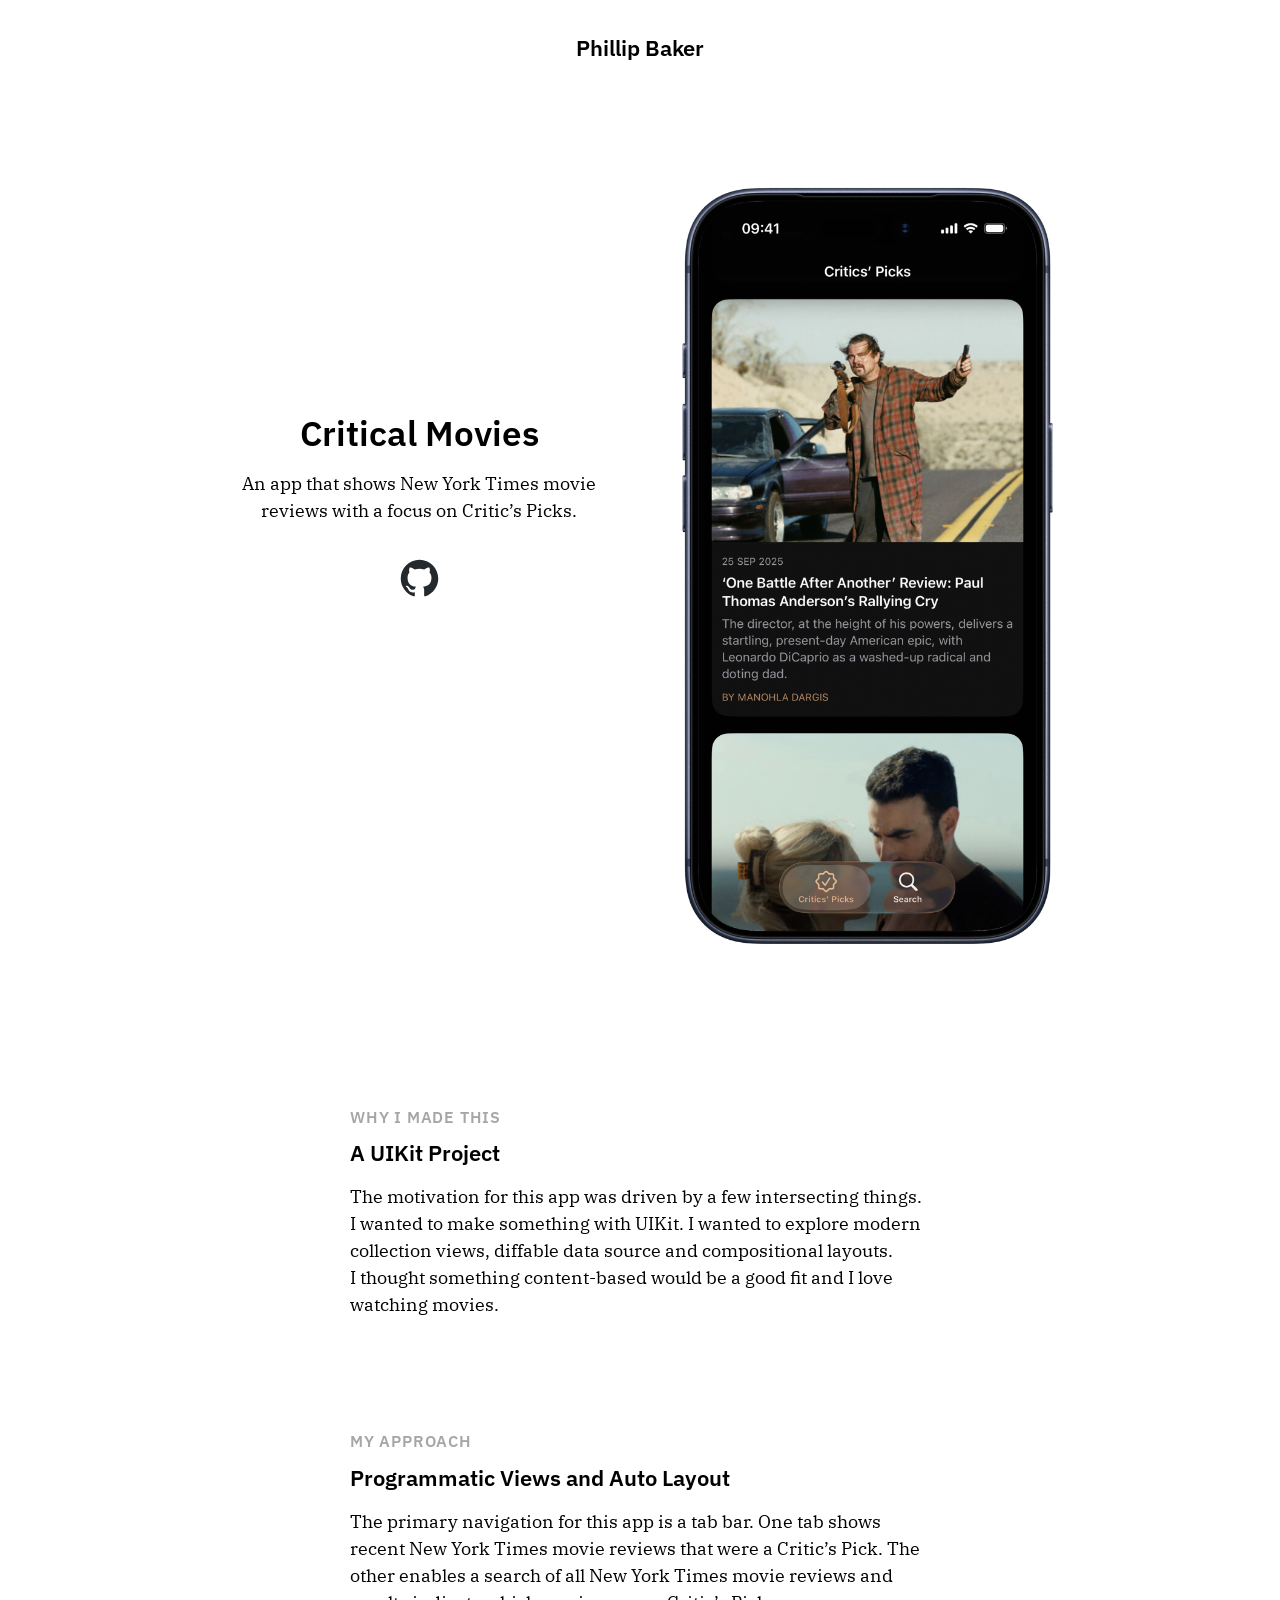
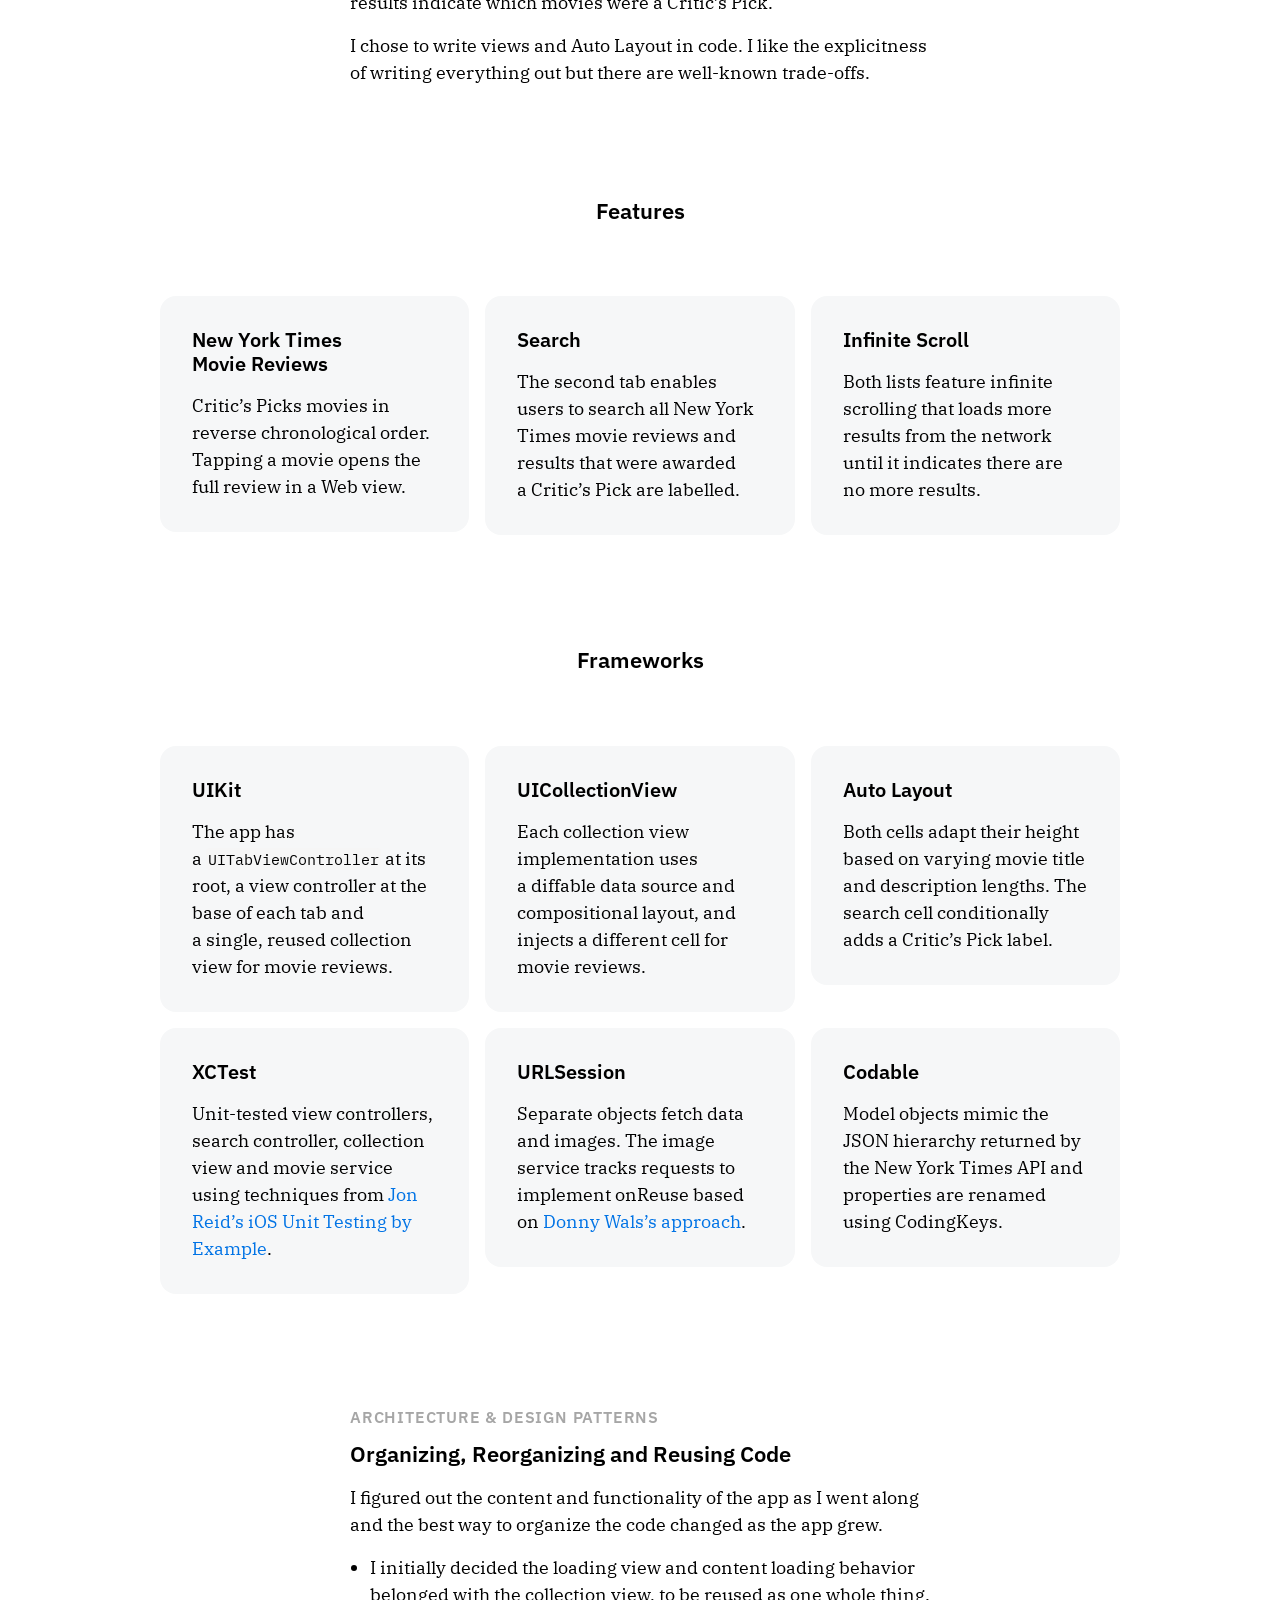
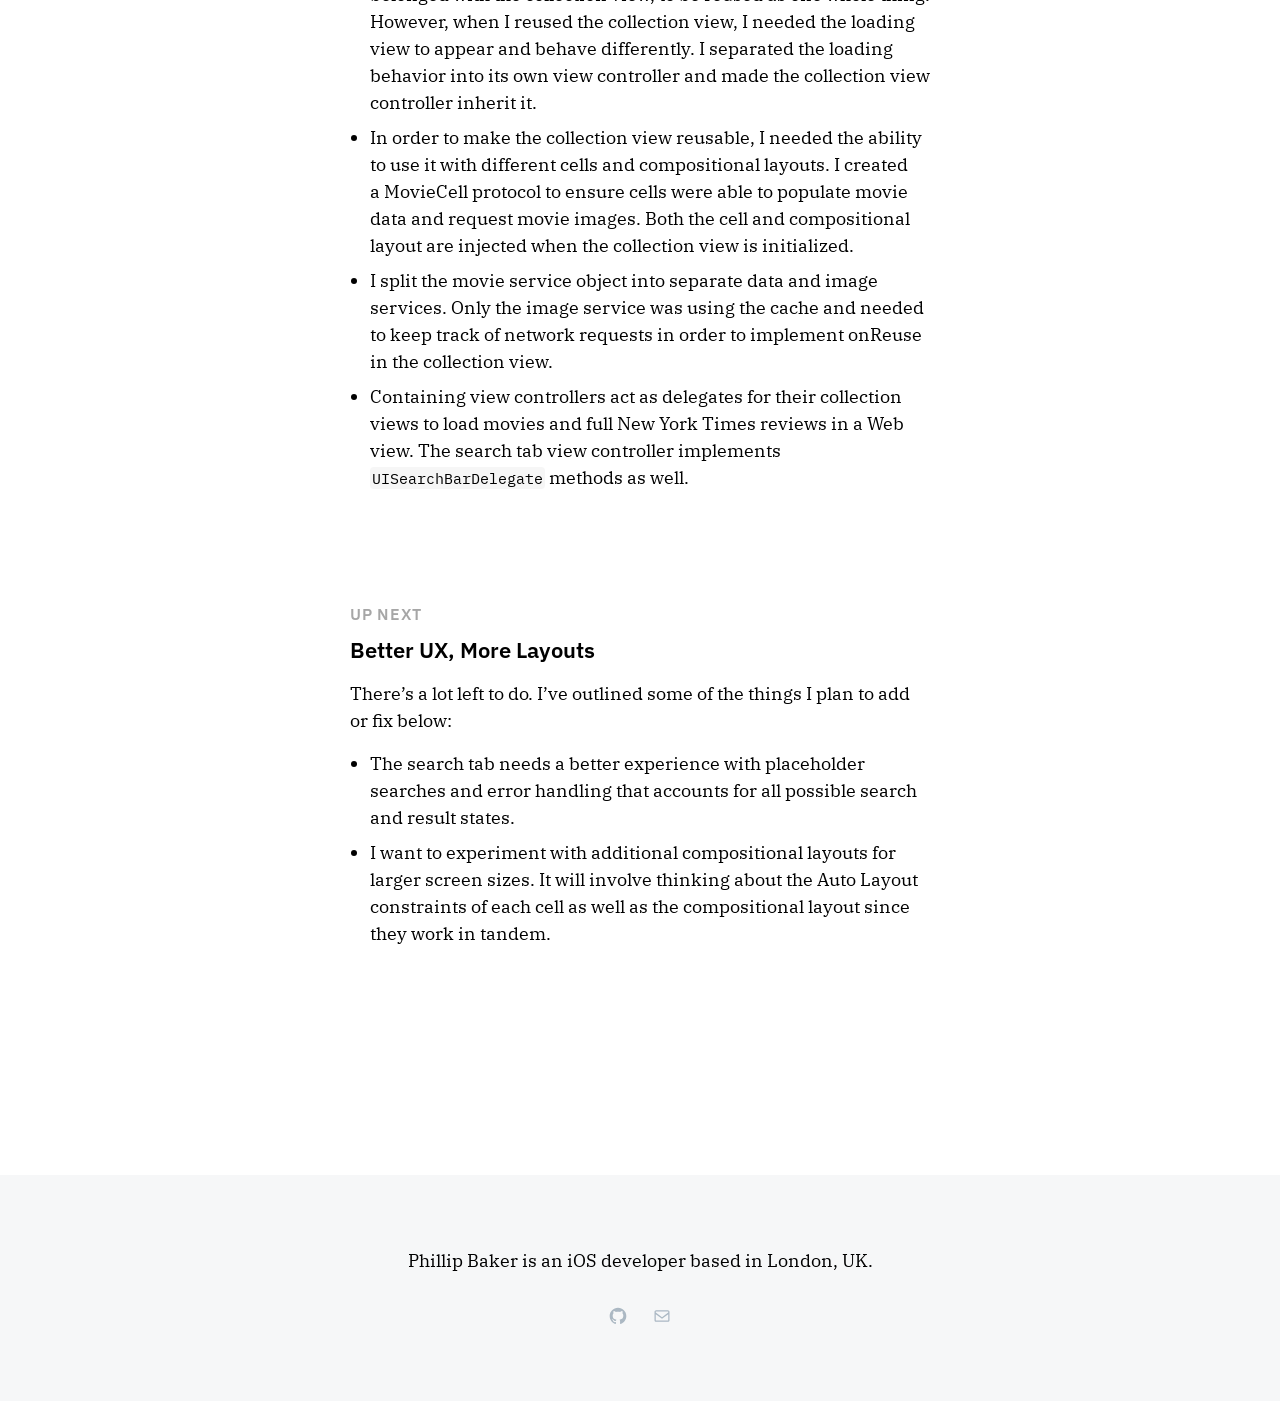
==== commit 40807ae7: "change: update app screenshots" ====
--- a/critical-movies/index.html
+++ b/critical-movies/index.html
@@ -5,24 +5,26 @@
 	<meta name="viewport" content="width=device-width, initial-scale=1">
 	<style>img:is([sizes="auto" i], [sizes^="auto," i]) { contain-intrinsic-size: 3000px 1500px }</style>
 	
-		<!-- All in One SEO 4.7.8 - aioseo.com -->
+		<!-- All in One SEO 4.8.7.2 - aioseo.com -->
 		<title>Critical Movies - Phillip Baker</title>
-	<meta name="description" content="Critical Movies An app that shows New York Times movie reviews with a focus on Critic’s Picks. Why I Made This A UIKit Project The motivation for this app was driven by a few intersecting things. I wanted to make something with UIKit. I wanted to explore modern collection views, diffable data source and compositional">
+	<meta name="description" content="Critical Movies An app that shows New York Times movie reviews with a focus on Critic&rsquo;s Picks. Why I Made This A UIKit Project The motivation for this app was driven by a few intersecting things. I wanted to make something with UIKit. I wanted to explore modern collection views, diffable data source and compositional">
 	<meta name="robots" content="max-image-preview:large">
 	<link rel="canonical" href="/critical-movies/">
-	<meta name="generator" content="All in One SEO (AIOSEO) 4.7.8">
+	<meta name="generator" content="All in One SEO (AIOSEO) 4.8.7.2">
 		<meta property="og:locale" content="en_US">
 		<meta property="og:site_name" content="Phillip Baker - iOS Developer">
 		<meta property="og:type" content="article">
 		<meta property="og:title" content="Critical Movies - Phillip Baker">
-		<meta property="og:description" content="Critical Movies An app that shows New York Times movie reviews with a focus on Critic’s Picks. Why I Made This A UIKit Project The motivation for this app was driven by a few intersecting things. I wanted to make something with UIKit. I wanted to explore modern collection views, diffable data source and compositional">
+		<meta property="og:description" content="Critical Movies An app that shows New York Times movie reviews with a focus on Critic&rsquo;s Picks. Why I Made This A UIKit Project The motivation for this app was driven by a few intersecting things. I wanted to make something with UIKit. I wanted to explore modern collection views, diffable data source and compositional">
 		<meta property="og:url" content="/critical-movies/">
 		<meta property="article:published_time" content="2021-11-25T19:36:29+00:00">
-		<meta property="article:modified_time" content="2024-03-25T21:04:43+00:00">
+		<meta property="article:modified_time" content="2025-10-16T12:44:51+00:00">
 		<meta name="twitter:card" content="summary_large_image">
 		<meta name="twitter:title" content="Critical Movies - Phillip Baker">
-		<meta name="twitter:description" content="Critical Movies An app that shows New York Times movie reviews with a focus on Critic’s Picks. Why I Made This A UIKit Project The motivation for this app was driven by a few intersecting things. I wanted to make something with UIKit. I wanted to explore modern collection views, diffable data source and compositional">
-		<script type="application/ld+json" class="aioseo-schema">{"@context":"https:\/\/schema.org","@graph":[{"@type":"BreadcrumbList","@id":"\/critical-movies\/#breadcrumblist","itemListElement":[{"@type":"ListItem","@id":"\/#listItem","position":1,"name":"Home","item":"\/","nextItem":{"@type":"ListItem","@id":"\/critical-movies\/#listItem","name":"Critical Movies"}},{"@type":"ListItem","@id":"\/critical-movies\/#listItem","position":2,"name":"Critical Movies","previousItem":{"@type":"ListItem","@id":"\/#listItem","name":"Home"}}]},{"@type":"Organization","@id":"\/#organization","name":"Phillip Baker","description":"iOS Developer","url":"\/"},{"@type":"WebPage","@id":"\/critical-movies\/#webpage","url":"\/critical-movies\/","name":"Critical Movies - Phillip Baker","description":"Critical Movies An app that shows New York Times movie reviews with a focus on Critic’s Picks. Why I Made This A UIKit Project The motivation for this app was driven by a few intersecting things. I wanted to make something with UIKit. I wanted to explore modern collection views, diffable data source and compositional","inLanguage":"en-US","isPartOf":{"@id":"\/#website"},"breadcrumb":{"@id":"\/critical-movies\/#breadcrumblist"},"datePublished":"2021-11-25T19:36:29+00:00","dateModified":"2024-03-25T21:04:43+00:00"},{"@type":"WebSite","@id":"\/#website","url":"\/","name":"Phillip Baker","description":"iOS Developer","inLanguage":"en-US","publisher":{"@id":"\/#organization"}}]}</script>
+		<meta name="twitter:description" content="Critical Movies An app that shows New York Times movie reviews with a focus on Critic&rsquo;s Picks. Why I Made This A UIKit Project The motivation for this app was driven by a few intersecting things. I wanted to make something with UIKit. I wanted to explore modern collection views, diffable data source and compositional">
+		<script type="application/ld+json" class="aioseo-schema">
+			{"@context":"https:\/\/schema.org","@graph":[{"@type":"BreadcrumbList","@id":"\/critical-movies\/#breadcrumblist","itemListElement":[{"@type":"ListItem","@id":"#listItem","position":1,"name":"Home","item":"","nextItem":{"@type":"ListItem","@id":"\/critical-movies\/#listItem","name":"Critical Movies"}},{"@type":"ListItem","@id":"\/critical-movies\/#listItem","position":2,"name":"Critical Movies","previousItem":{"@type":"ListItem","@id":"#listItem","name":"Home"}}]},{"@type":"Organization","@id":"\/#organization","name":"Phillip Baker","description":"iOS Developer","url":"\/"},{"@type":"WebPage","@id":"\/critical-movies\/#webpage","url":"\/critical-movies\/","name":"Critical Movies - Phillip Baker","description":"Critical Movies An app that shows New York Times movie reviews with a focus on Critic\u2019s Picks. Why I Made This A UIKit Project The motivation for this app was driven by a few intersecting things. I wanted to make something with UIKit. I wanted to explore modern collection views, diffable data source and compositional","inLanguage":"en-US","isPartOf":{"@id":"\/#website"},"breadcrumb":{"@id":"\/critical-movies\/#breadcrumblist"},"datePublished":"2021-11-25T19:36:29+00:00","dateModified":"2025-10-16T12:44:51+00:00"},{"@type":"WebSite","@id":"\/#website","url":"\/","name":"Phillip Baker","description":"iOS Developer","inLanguage":"en-US","publisher":{"@id":"\/#organization"}}]}
+		</script>
 		<!-- All in One SEO -->
 
 
@@ -31,21 +33,41 @@
 <link rel="alternate" type="application/rss+xml" title="Phillip Baker &raquo; Feed" href="/feed/">
 <link rel="alternate" type="application/rss+xml" title="Phillip Baker &raquo; Comments Feed" href="/comments/feed/">
 <script>
-window._wpemojiSettings = {"baseUrl":"https:\/\/s.w.org\/images\/core\/emoji\/15.0.3\/72x72\/","ext":".png","svgUrl":"https:\/\/s.w.org\/images\/core\/emoji\/15.0.3\/svg\/","svgExt":".svg","source":{"concatemoji":"\/wp-includes\/js\/wp-emoji-release.min.js?ver=6.7.1"}};
+window._wpemojiSettings = {"baseUrl":"https:\/\/s.w.org\/images\/core\/emoji\/16.0.1\/72x72\/","ext":".png","svgUrl":"https:\/\/s.w.org\/images\/core\/emoji\/16.0.1\/svg\/","svgExt":".svg","source":{"concatemoji":"\/wp-includes\/js\/wp-emoji-release.min.js?ver=6.8.3"}};
 /*! This file is auto-generated */
-!function(i,n){var o,s,e;function c(e){try{var t={supportTests:e,timestamp:(new Date).valueOf()};sessionStorage.setItem(o,JSON.stringify(t))}catch(e){}}function p(e,t,n){e.clearRect(0,0,e.canvas.width,e.canvas.height),e.fillText(t,0,0);var t=new Uint32Array(e.getImageData(0,0,e.canvas.width,e.canvas.height).data),r=(e.clearRect(0,0,e.canvas.width,e.canvas.height),e.fillText(n,0,0),new Uint32Array(e.getImageData(0,0,e.canvas.width,e.canvas.height).data));return t.every(function(e,t){return e===r[t]})}function u(e,t,n){switch(t){case"flag":return n(e,"🏳️‍⚧️","🏳️​⚧️")?!1:!n(e,"🇺🇳","🇺​🇳")&&!n(e,"🏴󠁧󠁢󠁥󠁮󠁧󠁿","🏴​󠁧​󠁢​󠁥​󠁮​󠁧​󠁿");case"emoji":return!n(e,"🐦‍⬛","🐦​⬛")}return!1}function f(e,t,n){var r="undefined"!=typeof WorkerGlobalScope&&self instanceof WorkerGlobalScope?new OffscreenCanvas(300,150):i.createElement("canvas"),a=r.getContext("2d",{willReadFrequently:!0}),o=(a.textBaseline="top",a.font="600 32px Arial",{});return e.forEach(function(e){o[e]=t(a,e,n)}),o}function t(e){var t=i.createElement("script");t.src=e,t.defer=!0,i.head.appendChild(t)}"undefined"!=typeof Promise&&(o="wpEmojiSettingsSupports",s=["flag","emoji"],n.supports={everything:!0,everythingExceptFlag:!0},e=new Promise(function(e){i.addEventListener("DOMContentLoaded",e,{once:!0})}),new Promise(function(t){var n=function(){try{var e=JSON.parse(sessionStorage.getItem(o));if("object"==typeof e&&"number"==typeof e.timestamp&&(new Date).valueOf()<e.timestamp+604800&&"object"==typeof e.supportTests)return e.supportTests}catch(e){}return null}();if(!n){if("undefined"!=typeof Worker&&"undefined"!=typeof OffscreenCanvas&&"undefined"!=typeof URL&&URL.createObjectURL&&"undefined"!=typeof Blob)try{var e="postMessage("+f.toString()+"("+[JSON.stringify(s),u.toString(),p.toString()].join(",")+"));",r=new Blob([e],{type:"text/javascript"}),a=new Worker(URL.createObjectURL(r),{name:"wpTestEmojiSupports"});return void(a.onmessage=function(e){c(n=e.data),a.terminate(),t(n)})}catch(e){}c(n=f(s,u,p))}t(n)}).then(function(e){for(var t in e)n.supports[t]=e[t],n.supports.everything=n.supports.everything&&n.supports[t],"flag"!==t&&(n.supports.everythingExceptFlag=n.supports.everythingExceptFlag&&n.supports[t]);n.supports.everythingExceptFlag=n.supports.everythingExceptFlag&&!n.supports.flag,n.DOMReady=!1,n.readyCallback=function(){n.DOMReady=!0}}).then(function(){return e}).then(function(){var e;n.supports.everything||(n.readyCallback(),(e=n.source||{}).concatemoji?t(e.concatemoji):e.wpemoji&&e.twemoji&&(t(e.twemoji),t(e.wpemoji)))}))}((window,document),window._wpemojiSettings);
+!function(s,n){var o,i,e;function c(e){try{var t={supportTests:e,timestamp:(new Date).valueOf()};sessionStorage.setItem(o,JSON.stringify(t))}catch(e){}}function p(e,t,n){e.clearRect(0,0,e.canvas.width,e.canvas.height),e.fillText(t,0,0);var t=new Uint32Array(e.getImageData(0,0,e.canvas.width,e.canvas.height).data),a=(e.clearRect(0,0,e.canvas.width,e.canvas.height),e.fillText(n,0,0),new Uint32Array(e.getImageData(0,0,e.canvas.width,e.canvas.height).data));return t.every(function(e,t){return e===a[t]})}function u(e,t){e.clearRect(0,0,e.canvas.width,e.canvas.height),e.fillText(t,0,0);for(var n=e.getImageData(16,16,1,1),a=0;a<n.data.length;a++)if(0!==n.data[a])return!1;return!0}function f(e,t,n,a){switch(t){case"flag":return n(e,"\ud83c\udff3\ufe0f\u200d\u26a7\ufe0f","\ud83c\udff3\ufe0f\u200b\u26a7\ufe0f")?!1:!n(e,"\ud83c\udde8\ud83c\uddf6","\ud83c\udde8\u200b\ud83c\uddf6")&&!n(e,"\ud83c\udff4\udb40\udc67\udb40\udc62\udb40\udc65\udb40\udc6e\udb40\udc67\udb40\udc7f","\ud83c\udff4\u200b\udb40\udc67\u200b\udb40\udc62\u200b\udb40\udc65\u200b\udb40\udc6e\u200b\udb40\udc67\u200b\udb40\udc7f");case"emoji":return!a(e,"\ud83e\udedf")}return!1}function g(e,t,n,a){var r="undefined"!=typeof WorkerGlobalScope&&self instanceof WorkerGlobalScope?new OffscreenCanvas(300,150):s.createElement("canvas"),o=r.getContext("2d",{willReadFrequently:!0}),i=(o.textBaseline="top",o.font="600 32px Arial",{});return e.forEach(function(e){i[e]=t(o,e,n,a)}),i}function t(e){var t=s.createElement("script");t.src=e,t.defer=!0,s.head.appendChild(t)}"undefined"!=typeof Promise&&(o="wpEmojiSettingsSupports",i=["flag","emoji"],n.supports={everything:!0,everythingExceptFlag:!0},e=new Promise(function(e){s.addEventListener("DOMContentLoaded",e,{once:!0})}),new Promise(function(t){var n=function(){try{var e=JSON.parse(sessionStorage.getItem(o));if("object"==typeof e&&"number"==typeof e.timestamp&&(new Date).valueOf()<e.timestamp+604800&&"object"==typeof e.supportTests)return e.supportTests}catch(e){}return null}();if(!n){if("undefined"!=typeof Worker&&"undefined"!=typeof OffscreenCanvas&&"undefined"!=typeof URL&&URL.createObjectURL&&"undefined"!=typeof Blob)try{var e="postMessage("+g.toString()+"("+[JSON.stringify(i),f.toString(),p.toString(),u.toString()].join(",")+"));",a=new Blob([e],{type:"text/javascript"}),r=new Worker(URL.createObjectURL(a),{name:"wpTestEmojiSupports"});return void(r.onmessage=function(e){c(n=e.data),r.terminate(),t(n)})}catch(e){}c(n=g(i,f,p,u))}t(n)}).then(function(e){for(var t in e)n.supports[t]=e[t],n.supports.everything=n.supports.everything&&n.supports[t],"flag"!==t&&(n.supports.everythingExceptFlag=n.supports.everythingExceptFlag&&n.supports[t]);n.supports.everythingExceptFlag=n.supports.everythingExceptFlag&&!n.supports.flag,n.DOMReady=!1,n.readyCallback=function(){n.DOMReady=!0}}).then(function(){return e}).then(function(){var e;n.supports.everything||(n.readyCallback(),(e=n.source||{}).concatemoji?t(e.concatemoji):e.wpemoji&&e.twemoji&&(t(e.twemoji),t(e.wpemoji)))}))}((window,document),window._wpemojiSettings);
 </script>
-<style id="wp-block-site-title-inline-css">.wp-block-site-title{box-sizing:border-box}.wp-block-site-title :where(a){color:inherit;font-family:inherit;font-size:inherit;font-style:inherit;font-weight:inherit;letter-spacing:inherit;line-height:inherit;text-decoration:inherit}</style>
-<style id="wp-block-group-inline-css">.wp-block-group{box-sizing:border-box}:where(.wp-block-group.wp-block-group-is-layout-constrained){position:relative}</style>
-<style id="wp-block-heading-inline-css">h1.has-background,h2.has-background,h3.has-background,h4.has-background,h5.has-background,h6.has-background{padding:1.25em 2.375em}h1.has-text-align-left[style*=writing-mode]:where([style*=vertical-lr]),h1.has-text-align-right[style*=writing-mode]:where([style*=vertical-rl]),h2.has-text-align-left[style*=writing-mode]:where([style*=vertical-lr]),h2.has-text-align-right[style*=writing-mode]:where([style*=vertical-rl]),h3.has-text-align-left[style*=writing-mode]:where([style*=vertical-lr]),h3.has-text-align-right[style*=writing-mode]:where([style*=vertical-rl]),h4.has-text-align-left[style*=writing-mode]:where([style*=vertical-lr]),h4.has-text-align-right[style*=writing-mode]:where([style*=vertical-rl]),h5.has-text-align-left[style*=writing-mode]:where([style*=vertical-lr]),h5.has-text-align-right[style*=writing-mode]:where([style*=vertical-rl]),h6.has-text-align-left[style*=writing-mode]:where([style*=vertical-lr]),h6.has-text-align-right[style*=writing-mode]:where([style*=vertical-rl]){rotate:180deg}</style>
-<style id="wp-block-paragraph-inline-css">.is-small-text{font-size:.875em}.is-regular-text{font-size:1em}.is-large-text{font-size:2.25em}.is-larger-text{font-size:3em}.has-drop-cap:not(:focus):first-letter{float:left;font-size:8.4em;font-style:normal;font-weight:100;line-height:.68;margin:.05em .1em 0 0;text-transform:uppercase}body.rtl .has-drop-cap:not(:focus):first-letter{float:none;margin-left:.1em}p.has-drop-cap.has-background{overflow:hidden}:root :where(p.has-background){padding:1.25em 2.375em}:where(p.has-text-color:not(.has-link-color)) a{color:inherit}p.has-text-align-left[style*="writing-mode:vertical-lr"],p.has-text-align-right[style*="writing-mode:vertical-rl"]{rotate:180deg}</style>
-<link rel="stylesheet" id="wp-block-social-links-css" href="https://c0.wp.com/c/6.7.1/wp-includes/blocks/social-links/style.min.css" media="all">
-<style id="wp-block-image-inline-css">.wp-block-image a{display:inline-block}.wp-block-image img{box-sizing:border-box;height:auto;max-width:100%;vertical-align:bottom}@media (prefers-reduced-motion:no-preference){.wp-block-image img.hide{visibility:hidden}.wp-block-image img.show{animation:show-content-image .4s}}.wp-block-image[style*=border-radius] img,.wp-block-image[style*=border-radius]>a{border-radius:inherit}.wp-block-image.has-custom-border img{box-sizing:border-box}.wp-block-image.aligncenter{text-align:center}.wp-block-image.alignfull a,.wp-block-image.alignwide a{width:100%}.wp-block-image.alignfull img,.wp-block-image.alignwide img{height:auto;width:100%}.wp-block-image .aligncenter,.wp-block-image .alignleft,.wp-block-image .alignright,.wp-block-image.aligncenter,.wp-block-image.alignleft,.wp-block-image.alignright{display:table}.wp-block-image .aligncenter>figcaption,.wp-block-image .alignleft>figcaption,.wp-block-image .alignright>figcaption,.wp-block-image.aligncenter>figcaption,.wp-block-image.alignleft>figcaption,.wp-block-image.alignright>figcaption{caption-side:bottom;display:table-caption}.wp-block-image .alignleft{float:left;margin:.5em 1em .5em 0}.wp-block-image .alignright{float:right;margin:.5em 0 .5em 1em}.wp-block-image .aligncenter{margin-left:auto;margin-right:auto}.wp-block-image :where(figcaption){margin-bottom:1em;margin-top:.5em}.wp-block-image.is-style-circle-mask img{border-radius:9999px}@supports ((-webkit-mask-image:none) or (mask-image:none)) or (-webkit-mask-image:none){.wp-block-image.is-style-circle-mask img{border-radius:0;-webkit-mask-image:url('data:image/svg+xml;utf8,<svg viewBox="0 0 100 100" xmlns="http://www.w3.org/2000/svg"><circle cx="50" cy="50" r="50"/></svg>');mask-image:url('data:image/svg+xml;utf8,<svg viewBox="0 0 100 100" xmlns="http://www.w3.org/2000/svg"><circle cx="50" cy="50" r="50"/></svg>');mask-mode:alpha;-webkit-mask-position:center;mask-position:center;-webkit-mask-repeat:no-repeat;mask-repeat:no-repeat;-webkit-mask-size:contain;mask-size:contain}}:root :where(.wp-block-image.is-style-rounded img,.wp-block-image .is-style-rounded img){border-radius:9999px}.wp-block-image figure{margin:0}.wp-lightbox-container{display:flex;flex-direction:column;position:relative}.wp-lightbox-container img{cursor:zoom-in}.wp-lightbox-container img:hover+button{opacity:1}.wp-lightbox-container button{align-items:center;-webkit-backdrop-filter:blur(16px) saturate(180%);backdrop-filter:blur(16px) saturate(180%);background-color:#5a5a5a40;border:none;border-radius:4px;cursor:zoom-in;display:flex;height:20px;justify-content:center;opacity:0;padding:0;position:absolute;right:16px;text-align:center;top:16px;transition:opacity .2s ease;width:20px;z-index:100}.wp-lightbox-container button:focus-visible{outline:3px auto #5a5a5a40;outline:3px auto -webkit-focus-ring-color;outline-offset:3px}.wp-lightbox-container button:hover{cursor:pointer;opacity:1}.wp-lightbox-container button:focus{opacity:1}.wp-lightbox-container button:focus,.wp-lightbox-container button:hover,.wp-lightbox-container button:not(:hover):not(:active):not(.has-background){background-color:#5a5a5a40;border:none}.wp-lightbox-overlay{box-sizing:border-box;cursor:zoom-out;height:100vh;left:0;overflow:hidden;position:fixed;top:0;visibility:hidden;width:100%;z-index:100000}.wp-lightbox-overlay .close-button{align-items:center;cursor:pointer;display:flex;justify-content:center;min-height:40px;min-width:40px;padding:0;position:absolute;right:calc(env(safe-area-inset-right) + 16px);top:calc(env(safe-area-inset-top) + 16px);z-index:5000000}.wp-lightbox-overlay .close-button:focus,.wp-lightbox-overlay .close-button:hover,.wp-lightbox-overlay .close-button:not(:hover):not(:active):not(.has-background){background:none;border:none}.wp-lightbox-overlay .lightbox-image-container{height:var(--wp--lightbox-container-height);left:50%;overflow:hidden;position:absolute;top:50%;transform:translate(-50%,-50%);transform-origin:top left;width:var(--wp--lightbox-container-width);z-index:9999999999}.wp-lightbox-overlay .wp-block-image{align-items:center;box-sizing:border-box;display:flex;height:100%;justify-content:center;margin:0;position:relative;transform-origin:0 0;width:100%;z-index:3000000}.wp-lightbox-overlay .wp-block-image img{height:var(--wp--lightbox-image-height);min-height:var(--wp--lightbox-image-height);min-width:var(--wp--lightbox-image-width);width:var(--wp--lightbox-image-width)}.wp-lightbox-overlay .wp-block-image figcaption{display:none}.wp-lightbox-overlay button{background:none;border:none}.wp-lightbox-overlay .scrim{background-color:#fff;height:100%;opacity:.9;position:absolute;width:100%;z-index:2000000}.wp-lightbox-overlay.active{animation:turn-on-visibility .25s both;visibility:visible}.wp-lightbox-overlay.active img{animation:turn-on-visibility .35s both}.wp-lightbox-overlay.show-closing-animation:not(.active){animation:turn-off-visibility .35s both}.wp-lightbox-overlay.show-closing-animation:not(.active) img{animation:turn-off-visibility .25s both}@media (prefers-reduced-motion:no-preference){.wp-lightbox-overlay.zoom.active{animation:none;opacity:1;visibility:visible}.wp-lightbox-overlay.zoom.active .lightbox-image-container{animation:lightbox-zoom-in .4s}.wp-lightbox-overlay.zoom.active .lightbox-image-container img{animation:none}.wp-lightbox-overlay.zoom.active .scrim{animation:turn-on-visibility .4s forwards}.wp-lightbox-overlay.zoom.show-closing-animation:not(.active){animation:none}.wp-lightbox-overlay.zoom.show-closing-animation:not(.active) .lightbox-image-container{animation:lightbox-zoom-out .4s}.wp-lightbox-overlay.zoom.show-closing-animation:not(.active) .lightbox-image-container img{animation:none}.wp-lightbox-overlay.zoom.show-closing-animation:not(.active) .scrim{animation:turn-off-visibility .4s forwards}}@keyframes show-content-image{0%{visibility:hidden}99%{visibility:hidden}to{visibility:visible}}@keyframes turn-on-visibility{0%{opacity:0}to{opacity:1}}@keyframes turn-off-visibility{0%{opacity:1;visibility:visible}99%{opacity:0;visibility:visible}to{opacity:0;visibility:hidden}}@keyframes lightbox-zoom-in{0%{transform:translate(calc((-100vw + var(--wp--lightbox-scrollbar-width))/2 + var(--wp--lightbox-initial-left-position)),calc(-50vh + var(--wp--lightbox-initial-top-position))) scale(var(--wp--lightbox-scale))}to{transform:translate(-50%,-50%) scale(1)}}@keyframes lightbox-zoom-out{0%{transform:translate(-50%,-50%) scale(1);visibility:visible}99%{visibility:visible}to{transform:translate(calc((-100vw + var(--wp--lightbox-scrollbar-width))/2 + var(--wp--lightbox-initial-left-position)),calc(-50vh + var(--wp--lightbox-initial-top-position))) scale(var(--wp--lightbox-scale));visibility:hidden}}</style>
-<style id="wp-block-columns-inline-css">.wp-block-columns{align-items:normal!important;box-sizing:border-box;display:flex;flex-wrap:wrap!important}@media (min-width:782px){.wp-block-columns{flex-wrap:nowrap!important}}.wp-block-columns.are-vertically-aligned-top{align-items:flex-start}.wp-block-columns.are-vertically-aligned-center{align-items:center}.wp-block-columns.are-vertically-aligned-bottom{align-items:flex-end}@media (max-width:781px){.wp-block-columns:not(.is-not-stacked-on-mobile)>.wp-block-column{flex-basis:100%!important}}@media (min-width:782px){.wp-block-columns:not(.is-not-stacked-on-mobile)>.wp-block-column{flex-basis:0;flex-grow:1}.wp-block-columns:not(.is-not-stacked-on-mobile)>.wp-block-column[style*=flex-basis]{flex-grow:0}}.wp-block-columns.is-not-stacked-on-mobile{flex-wrap:nowrap!important}.wp-block-columns.is-not-stacked-on-mobile>.wp-block-column{flex-basis:0;flex-grow:1}.wp-block-columns.is-not-stacked-on-mobile>.wp-block-column[style*=flex-basis]{flex-grow:0}:where(.wp-block-columns){margin-bottom:1.75em}:where(.wp-block-columns.has-background){padding:1.25em 2.375em}.wp-block-column{flex-grow:1;min-width:0;overflow-wrap:break-word;word-break:break-word}.wp-block-column.is-vertically-aligned-top{align-self:flex-start}.wp-block-column.is-vertically-aligned-center{align-self:center}.wp-block-column.is-vertically-aligned-bottom{align-self:flex-end}.wp-block-column.is-vertically-aligned-stretch{align-self:stretch}.wp-block-column.is-vertically-aligned-bottom,.wp-block-column.is-vertically-aligned-center,.wp-block-column.is-vertically-aligned-top{width:100%}</style>
-<style id="wp-block-list-inline-css">ol,ul{box-sizing:border-box}:root :where(.wp-block-list.has-background){padding:1.25em 2.375em}</style>
-<style id="wp-block-spacer-inline-css">.wp-block-spacer{clear:both}</style>
-<style id="wp-block-post-content-inline-css">.wp-block-post-content{display:flow-root}</style>
-<style id="wp-emoji-styles-inline-css">img.wp-smiley, img.emoji {
+<style id="wp-block-site-title-inline-css">
+.wp-block-site-title{box-sizing:border-box}.wp-block-site-title :where(a){color:inherit;font-family:inherit;font-size:inherit;font-style:inherit;font-weight:inherit;letter-spacing:inherit;line-height:inherit;text-decoration:inherit}
+</style>
+<style id="wp-block-group-inline-css">
+.wp-block-group{box-sizing:border-box}:where(.wp-block-group.wp-block-group-is-layout-constrained){position:relative}
+</style>
+<style id="wp-block-heading-inline-css">
+h1.has-background,h2.has-background,h3.has-background,h4.has-background,h5.has-background,h6.has-background{padding:1.25em 2.375em}h1.has-text-align-left[style*=writing-mode]:where([style*=vertical-lr]),h1.has-text-align-right[style*=writing-mode]:where([style*=vertical-rl]),h2.has-text-align-left[style*=writing-mode]:where([style*=vertical-lr]),h2.has-text-align-right[style*=writing-mode]:where([style*=vertical-rl]),h3.has-text-align-left[style*=writing-mode]:where([style*=vertical-lr]),h3.has-text-align-right[style*=writing-mode]:where([style*=vertical-rl]),h4.has-text-align-left[style*=writing-mode]:where([style*=vertical-lr]),h4.has-text-align-right[style*=writing-mode]:where([style*=vertical-rl]),h5.has-text-align-left[style*=writing-mode]:where([style*=vertical-lr]),h5.has-text-align-right[style*=writing-mode]:where([style*=vertical-rl]),h6.has-text-align-left[style*=writing-mode]:where([style*=vertical-lr]),h6.has-text-align-right[style*=writing-mode]:where([style*=vertical-rl]){rotate:180deg}
+</style>
+<style id="wp-block-paragraph-inline-css">
+.is-small-text{font-size:.875em}.is-regular-text{font-size:1em}.is-large-text{font-size:2.25em}.is-larger-text{font-size:3em}.has-drop-cap:not(:focus):first-letter{float:left;font-size:8.4em;font-style:normal;font-weight:100;line-height:.68;margin:.05em .1em 0 0;text-transform:uppercase}body.rtl .has-drop-cap:not(:focus):first-letter{float:none;margin-left:.1em}p.has-drop-cap.has-background{overflow:hidden}:root :where(p.has-background){padding:1.25em 2.375em}:where(p.has-text-color:not(.has-link-color)) a{color:inherit}p.has-text-align-left[style*="writing-mode:vertical-lr"],p.has-text-align-right[style*="writing-mode:vertical-rl"]{rotate:180deg}
+</style>
+<link rel="stylesheet" id="wp-block-social-links-css" href="https://c0.wp.com/c/6.8.3/wp-includes/blocks/social-links/style.min.css" media="all">
+<style id="wp-block-image-inline-css">
+.wp-block-image>a,.wp-block-image>figure>a{display:inline-block}.wp-block-image img{box-sizing:border-box;height:auto;max-width:100%;vertical-align:bottom}@media not (prefers-reduced-motion){.wp-block-image img.hide{visibility:hidden}.wp-block-image img.show{animation:show-content-image .4s}}.wp-block-image[style*=border-radius] img,.wp-block-image[style*=border-radius]>a{border-radius:inherit}.wp-block-image.has-custom-border img{box-sizing:border-box}.wp-block-image.aligncenter{text-align:center}.wp-block-image.alignfull>a,.wp-block-image.alignwide>a{width:100%}.wp-block-image.alignfull img,.wp-block-image.alignwide img{height:auto;width:100%}.wp-block-image .aligncenter,.wp-block-image .alignleft,.wp-block-image .alignright,.wp-block-image.aligncenter,.wp-block-image.alignleft,.wp-block-image.alignright{display:table}.wp-block-image .aligncenter>figcaption,.wp-block-image .alignleft>figcaption,.wp-block-image .alignright>figcaption,.wp-block-image.aligncenter>figcaption,.wp-block-image.alignleft>figcaption,.wp-block-image.alignright>figcaption{caption-side:bottom;display:table-caption}.wp-block-image .alignleft{float:left;margin:.5em 1em .5em 0}.wp-block-image .alignright{float:right;margin:.5em 0 .5em 1em}.wp-block-image .aligncenter{margin-left:auto;margin-right:auto}.wp-block-image :where(figcaption){margin-bottom:1em;margin-top:.5em}.wp-block-image.is-style-circle-mask img{border-radius:9999px}@supports ((-webkit-mask-image:none) or (mask-image:none)) or (-webkit-mask-image:none){.wp-block-image.is-style-circle-mask img{border-radius:0;-webkit-mask-image:url('data:image/svg+xml;utf8,<svg viewBox="0 0 100 100" xmlns="http://www.w3.org/2000/svg"><circle cx="50" cy="50" r="50"/>');mask-image:url('data:image/svg+xml;utf8,<svg viewBox="0 0 100 100" xmlns="http://www.w3.org/2000/svg"><circle cx="50" cy="50" r="50"/>');mask-mode:alpha;-webkit-mask-position:center;mask-position:center;-webkit-mask-repeat:no-repeat;mask-repeat:no-repeat;-webkit-mask-size:contain;mask-size:contain}}:root :where(.wp-block-image.is-style-rounded img,.wp-block-image .is-style-rounded img){border-radius:9999px}.wp-block-image figure{margin:0}.wp-lightbox-container{display:flex;flex-direction:column;position:relative}.wp-lightbox-container img{cursor:zoom-in}.wp-lightbox-container img:hover+button{opacity:1}.wp-lightbox-container button{align-items:center;-webkit-backdrop-filter:blur(16px) saturate(180%);backdrop-filter:blur(16px) saturate(180%);background-color:#5a5a5a40;border:none;border-radius:4px;cursor:zoom-in;display:flex;height:20px;justify-content:center;opacity:0;padding:0;position:absolute;right:16px;text-align:center;top:16px;width:20px;z-index:100}@media not (prefers-reduced-motion){.wp-lightbox-container button{transition:opacity .2s ease}}.wp-lightbox-container button:focus-visible{outline:3px auto #5a5a5a40;outline:3px auto -webkit-focus-ring-color;outline-offset:3px}.wp-lightbox-container button:hover{cursor:pointer;opacity:1}.wp-lightbox-container button:focus{opacity:1}.wp-lightbox-container button:focus,.wp-lightbox-container button:hover,.wp-lightbox-container button:not(:hover):not(:active):not(.has-background){background-color:#5a5a5a40;border:none}.wp-lightbox-overlay{box-sizing:border-box;cursor:zoom-out;height:100vh;left:0;overflow:hidden;position:fixed;top:0;visibility:hidden;width:100%;z-index:100000}.wp-lightbox-overlay .close-button{align-items:center;cursor:pointer;display:flex;justify-content:center;min-height:40px;min-width:40px;padding:0;position:absolute;right:calc(env(safe-area-inset-right) + 16px);top:calc(env(safe-area-inset-top) + 16px);z-index:5000000}.wp-lightbox-overlay .close-button:focus,.wp-lightbox-overlay .close-button:hover,.wp-lightbox-overlay .close-button:not(:hover):not(:active):not(.has-background){background:none;border:none}.wp-lightbox-overlay .lightbox-image-container{height:var(--wp--lightbox-container-height);left:50%;overflow:hidden;position:absolute;top:50%;transform:translate(-50%,-50%);transform-origin:top left;width:var(--wp--lightbox-container-width);z-index:9999999999}.wp-lightbox-overlay .wp-block-image{align-items:center;box-sizing:border-box;display:flex;height:100%;justify-content:center;margin:0;position:relative;transform-origin:0 0;width:100%;z-index:3000000}.wp-lightbox-overlay .wp-block-image img{height:var(--wp--lightbox-image-height);min-height:var(--wp--lightbox-image-height);min-width:var(--wp--lightbox-image-width);width:var(--wp--lightbox-image-width)}.wp-lightbox-overlay .wp-block-image figcaption{display:none}.wp-lightbox-overlay button{background:none;border:none}.wp-lightbox-overlay .scrim{background-color:#fff;height:100%;opacity:.9;position:absolute;width:100%;z-index:2000000}.wp-lightbox-overlay.active{visibility:visible}@media not (prefers-reduced-motion){.wp-lightbox-overlay.active{animation:turn-on-visibility .25s both}.wp-lightbox-overlay.active img{animation:turn-on-visibility .35s both}.wp-lightbox-overlay.show-closing-animation:not(.active){animation:turn-off-visibility .35s both}.wp-lightbox-overlay.show-closing-animation:not(.active) img{animation:turn-off-visibility .25s both}.wp-lightbox-overlay.zoom.active{animation:none;opacity:1;visibility:visible}.wp-lightbox-overlay.zoom.active .lightbox-image-container{animation:lightbox-zoom-in .4s}.wp-lightbox-overlay.zoom.active .lightbox-image-container img{animation:none}.wp-lightbox-overlay.zoom.active .scrim{animation:turn-on-visibility .4s forwards}.wp-lightbox-overlay.zoom.show-closing-animation:not(.active){animation:none}.wp-lightbox-overlay.zoom.show-closing-animation:not(.active) .lightbox-image-container{animation:lightbox-zoom-out .4s}.wp-lightbox-overlay.zoom.show-closing-animation:not(.active) .lightbox-image-container img{animation:none}.wp-lightbox-overlay.zoom.show-closing-animation:not(.active) .scrim{animation:turn-off-visibility .4s forwards}}@keyframes show-content-image{0%{visibility:hidden}99%{visibility:hidden}to{visibility:visible}}@keyframes turn-on-visibility{0%{opacity:0}to{opacity:1}}@keyframes turn-off-visibility{0%{opacity:1;visibility:visible}99%{opacity:0;visibility:visible}to{opacity:0;visibility:hidden}}@keyframes lightbox-zoom-in{0%{transform:translate(calc((-100vw + var(--wp--lightbox-scrollbar-width))/2 + var(--wp--lightbox-initial-left-position)),calc(-50vh + var(--wp--lightbox-initial-top-position))) scale(var(--wp--lightbox-scale))}to{transform:translate(-50%,-50%) scale(1)}}@keyframes lightbox-zoom-out{0%{transform:translate(-50%,-50%) scale(1);visibility:visible}99%{visibility:visible}to{transform:translate(calc((-100vw + var(--wp--lightbox-scrollbar-width))/2 + var(--wp--lightbox-initial-left-position)),calc(-50vh + var(--wp--lightbox-initial-top-position))) scale(var(--wp--lightbox-scale));visibility:hidden}}
+</style>
+<style id="wp-block-columns-inline-css">
+.wp-block-columns{align-items:normal!important;box-sizing:border-box;display:flex;flex-wrap:wrap!important}@media (min-width:782px){.wp-block-columns{flex-wrap:nowrap!important}}.wp-block-columns.are-vertically-aligned-top{align-items:flex-start}.wp-block-columns.are-vertically-aligned-center{align-items:center}.wp-block-columns.are-vertically-aligned-bottom{align-items:flex-end}@media (max-width:781px){.wp-block-columns:not(.is-not-stacked-on-mobile)>.wp-block-column{flex-basis:100%!important}}@media (min-width:782px){.wp-block-columns:not(.is-not-stacked-on-mobile)>.wp-block-column{flex-basis:0;flex-grow:1}.wp-block-columns:not(.is-not-stacked-on-mobile)>.wp-block-column[style*=flex-basis]{flex-grow:0}}.wp-block-columns.is-not-stacked-on-mobile{flex-wrap:nowrap!important}.wp-block-columns.is-not-stacked-on-mobile>.wp-block-column{flex-basis:0;flex-grow:1}.wp-block-columns.is-not-stacked-on-mobile>.wp-block-column[style*=flex-basis]{flex-grow:0}:where(.wp-block-columns){margin-bottom:1.75em}:where(.wp-block-columns.has-background){padding:1.25em 2.375em}.wp-block-column{flex-grow:1;min-width:0;overflow-wrap:break-word;word-break:break-word}.wp-block-column.is-vertically-aligned-top{align-self:flex-start}.wp-block-column.is-vertically-aligned-center{align-self:center}.wp-block-column.is-vertically-aligned-bottom{align-self:flex-end}.wp-block-column.is-vertically-aligned-stretch{align-self:stretch}.wp-block-column.is-vertically-aligned-bottom,.wp-block-column.is-vertically-aligned-center,.wp-block-column.is-vertically-aligned-top{width:100%}
+</style>
+<style id="wp-block-list-inline-css">
+ol,ul{box-sizing:border-box}:root :where(.wp-block-list.has-background){padding:1.25em 2.375em}
+</style>
+<style id="wp-block-spacer-inline-css">
+.wp-block-spacer{clear:both}
+</style>
+<style id="wp-block-post-content-inline-css">
+.wp-block-post-content{display:flow-root}
+</style>
+<style id="wp-emoji-styles-inline-css">
+
+	img.wp-smiley, img.emoji {
 		display: inline !important;
 		border: none !important;
 		box-shadow: none !important;
@@ -55,19 +77,27 @@
 		vertical-align: -0.1em !important;
 		background: none !important;
 		padding: 0 !important;
-	}</style>
-<style id="wp-block-library-inline-css">:root{--wp-admin-theme-color:#007cba;--wp-admin-theme-color--rgb:0,124,186;--wp-admin-theme-color-darker-10:#006ba1;--wp-admin-theme-color-darker-10--rgb:0,107,161;--wp-admin-theme-color-darker-20:#005a87;--wp-admin-theme-color-darker-20--rgb:0,90,135;--wp-admin-border-width-focus:2px;--wp-block-synced-color:#7a00df;--wp-block-synced-color--rgb:122,0,223;--wp-bound-block-color:var(--wp-block-synced-color)}@media (min-resolution:192dpi){:root{--wp-admin-border-width-focus:1.5px}}.wp-element-button{cursor:pointer}:root{--wp--preset--font-size--normal:16px;--wp--preset--font-size--huge:42px}:root .has-very-light-gray-background-color{background-color:#eee}:root .has-very-dark-gray-background-color{background-color:#313131}:root .has-very-light-gray-color{color:#eee}:root .has-very-dark-gray-color{color:#313131}:root .has-vivid-green-cyan-to-vivid-cyan-blue-gradient-background{background:linear-gradient(135deg,#00d084,#0693e3)}:root .has-purple-crush-gradient-background{background:linear-gradient(135deg,#34e2e4,#4721fb 50%,#ab1dfe)}:root .has-hazy-dawn-gradient-background{background:linear-gradient(135deg,#faaca8,#dad0ec)}:root .has-subdued-olive-gradient-background{background:linear-gradient(135deg,#fafae1,#67a671)}:root .has-atomic-cream-gradient-background{background:linear-gradient(135deg,#fdd79a,#004a59)}:root .has-nightshade-gradient-background{background:linear-gradient(135deg,#330968,#31cdcf)}:root .has-midnight-gradient-background{background:linear-gradient(135deg,#020381,#2874fc)}.has-regular-font-size{font-size:1em}.has-larger-font-size{font-size:2.625em}.has-normal-font-size{font-size:var(--wp--preset--font-size--normal)}.has-huge-font-size{font-size:var(--wp--preset--font-size--huge)}.has-text-align-center{text-align:center}.has-text-align-left{text-align:left}.has-text-align-right{text-align:right}#end-resizable-editor-section{display:none}.aligncenter{clear:both}.items-justified-left{justify-content:flex-start}.items-justified-center{justify-content:center}.items-justified-right{justify-content:flex-end}.items-justified-space-between{justify-content:space-between}.screen-reader-text{border:0;clip:rect(1px,1px,1px,1px);clip-path:inset(50%);height:1px;margin:-1px;overflow:hidden;padding:0;position:absolute;width:1px;word-wrap:normal!important}.screen-reader-text:focus{background-color:#ddd;clip:auto!important;clip-path:none;color:#444;display:block;font-size:1em;height:auto;left:5px;line-height:normal;padding:15px 23px 14px;text-decoration:none;top:5px;width:auto;z-index:100000}html :where(.has-border-color){border-style:solid}html :where([style*=border-top-color]){border-top-style:solid}html :where([style*=border-right-color]){border-right-style:solid}html :where([style*=border-bottom-color]){border-bottom-style:solid}html :where([style*=border-left-color]){border-left-style:solid}html :where([style*=border-width]){border-style:solid}html :where([style*=border-top-width]){border-top-style:solid}html :where([style*=border-right-width]){border-right-style:solid}html :where([style*=border-bottom-width]){border-bottom-style:solid}html :where([style*=border-left-width]){border-left-style:solid}html :where(img[class*=wp-image-]){height:auto;max-width:100%}:where(figure){margin:0 0 1em}html :where(.is-position-sticky){--wp-admin--admin-bar--position-offset:var(--wp-admin--admin-bar--height,0px)}@media screen and (max-width:600px){html :where(.is-position-sticky){--wp-admin--admin-bar--position-offset:0px}}</style>
-<style id="global-styles-inline-css">:root{--wp--preset--aspect-ratio--square: 1;--wp--preset--aspect-ratio--4-3: 4/3;--wp--preset--aspect-ratio--3-4: 3/4;--wp--preset--aspect-ratio--3-2: 3/2;--wp--preset--aspect-ratio--2-3: 2/3;--wp--preset--aspect-ratio--16-9: 16/9;--wp--preset--aspect-ratio--9-16: 9/16;--wp--preset--color--black: #000000;--wp--preset--color--cyan-bluish-gray: #abb8c3;--wp--preset--color--white: #ffffff;--wp--preset--color--pale-pink: #f78da7;--wp--preset--color--vivid-red: #cf2e2e;--wp--preset--color--luminous-vivid-orange: #ff6900;--wp--preset--color--luminous-vivid-amber: #fcb900;--wp--preset--color--light-green-cyan: #7bdcb5;--wp--preset--color--vivid-green-cyan: #00d084;--wp--preset--color--pale-cyan-blue: #8ed1fc;--wp--preset--color--vivid-cyan-blue: #0693e3;--wp--preset--color--vivid-purple: #9b51e0;--wp--preset--color--base: #ffffff;--wp--preset--color--contrast: #000000;--wp--preset--color--primary: #9DFF20;--wp--preset--color--secondary: #0073e5;--wp--preset--color--tertiary: #F6F6F6;--wp--preset--gradient--vivid-cyan-blue-to-vivid-purple: linear-gradient(135deg,rgba(6,147,227,1) 0%,rgb(155,81,224) 100%);--wp--preset--gradient--light-green-cyan-to-vivid-green-cyan: linear-gradient(135deg,rgb(122,220,180) 0%,rgb(0,208,130) 100%);--wp--preset--gradient--luminous-vivid-amber-to-luminous-vivid-orange: linear-gradient(135deg,rgba(252,185,0,1) 0%,rgba(255,105,0,1) 100%);--wp--preset--gradient--luminous-vivid-orange-to-vivid-red: linear-gradient(135deg,rgba(255,105,0,1) 0%,rgb(207,46,46) 100%);--wp--preset--gradient--very-light-gray-to-cyan-bluish-gray: linear-gradient(135deg,rgb(238,238,238) 0%,rgb(169,184,195) 100%);--wp--preset--gradient--cool-to-warm-spectrum: linear-gradient(135deg,rgb(74,234,220) 0%,rgb(151,120,209) 20%,rgb(207,42,186) 40%,rgb(238,44,130) 60%,rgb(251,105,98) 80%,rgb(254,248,76) 100%);--wp--preset--gradient--blush-light-purple: linear-gradient(135deg,rgb(255,206,236) 0%,rgb(152,150,240) 100%);--wp--preset--gradient--blush-bordeaux: linear-gradient(135deg,rgb(254,205,165) 0%,rgb(254,45,45) 50%,rgb(107,0,62) 100%);--wp--preset--gradient--luminous-dusk: linear-gradient(135deg,rgb(255,203,112) 0%,rgb(199,81,192) 50%,rgb(65,88,208) 100%);--wp--preset--gradient--pale-ocean: linear-gradient(135deg,rgb(255,245,203) 0%,rgb(182,227,212) 50%,rgb(51,167,181) 100%);--wp--preset--gradient--electric-grass: linear-gradient(135deg,rgb(202,248,128) 0%,rgb(113,206,126) 100%);--wp--preset--gradient--midnight: linear-gradient(135deg,rgb(2,3,129) 0%,rgb(40,116,252) 100%);--wp--preset--font-size--small: clamp(0.875rem, 0.875rem + ((1vw - 0.2rem) * 0.313), 1rem);--wp--preset--font-size--medium: clamp(1rem, 1rem + ((1vw - 0.2rem) * 0.313), 1.125rem);--wp--preset--font-size--large: clamp(1.75rem, 1.75rem + ((1vw - 0.2rem) * 0.313), 1.875rem);--wp--preset--font-size--x-large: 2.25rem;--wp--preset--font-size--xx-large: clamp(4rem, 4rem + ((1vw - 0.2rem) * 15), 10rem);--wp--preset--font-family--dm-sans: "DM Sans", sans-serif;--wp--preset--font-family--ibm-plex-mono: 'IBM Plex Mono', monospace;--wp--preset--font-family--inter: "Inter", sans-serif;--wp--preset--font-family--system-font: -apple-system,BlinkMacSystemFont,"Segoe UI",Roboto,Oxygen-Sans,Ubuntu,Cantarell,"Helvetica Neue",sans-serif;--wp--preset--font-family--source-serif-pro: "Source Serif Pro", serif;--wp--preset--spacing--20: 0.44rem;--wp--preset--spacing--30: clamp(1.5rem, 5vw, 2rem);--wp--preset--spacing--40: clamp(1.8rem, 1.8rem + ((1vw - 0.48rem) * 2.885), 3rem);--wp--preset--spacing--50: clamp(2.5rem, 8vw, 4.5rem);--wp--preset--spacing--60: clamp(3.75rem, 10vw, 7rem);--wp--preset--spacing--70: clamp(5rem, 5.25rem + ((1vw - 0.48rem) * 9.096), 8rem);--wp--preset--spacing--80: clamp(7rem, 14vw, 11rem);--wp--preset--shadow--natural: 6px 6px 9px rgba(0, 0, 0, 0.2);--wp--preset--shadow--deep: 12px 12px 50px rgba(0, 0, 0, 0.4);--wp--preset--shadow--sharp: 6px 6px 0px rgba(0, 0, 0, 0.2);--wp--preset--shadow--outlined: 6px 6px 0px -3px rgba(255, 255, 255, 1), 6px 6px rgba(0, 0, 0, 1);--wp--preset--shadow--crisp: 6px 6px 0px rgba(0, 0, 0, 1);}:root { --wp--style--global--content-size: 580px;--wp--style--global--wide-size: 960px; }:where(body) { margin: 0; }.wp-site-blocks { padding-top: var(--wp--style--root--padding-top); padding-bottom: var(--wp--style--root--padding-bottom); }.has-global-padding { padding-right: var(--wp--style--root--padding-right); padding-left: var(--wp--style--root--padding-left); }.has-global-padding > .alignfull { margin-right: calc(var(--wp--style--root--padding-right) * -1); margin-left: calc(var(--wp--style--root--padding-left) * -1); }.has-global-padding :where(:not(.alignfull.is-layout-flow) > .has-global-padding:not(.wp-block-block, .alignfull)) { padding-right: 0; padding-left: 0; }.has-global-padding :where(:not(.alignfull.is-layout-flow) > .has-global-padding:not(.wp-block-block, .alignfull)) > .alignfull { margin-left: 0; margin-right: 0; }.wp-site-blocks > .alignleft { float: left; margin-right: 2em; }.wp-site-blocks > .alignright { float: right; margin-left: 2em; }.wp-site-blocks > .aligncenter { justify-content: center; margin-left: auto; margin-right: auto; }:where(.wp-site-blocks) > * { margin-block-start: 1rem; margin-block-end: 0; }:where(.wp-site-blocks) > :first-child { margin-block-start: 0; }:where(.wp-site-blocks) > :last-child { margin-block-end: 0; }:root { --wp--style--block-gap: 1rem; }:root :where(.is-layout-flow) > :first-child{margin-block-start: 0;}:root :where(.is-layout-flow) > :last-child{margin-block-end: 0;}:root :where(.is-layout-flow) > *{margin-block-start: 1rem;margin-block-end: 0;}:root :where(.is-layout-constrained) > :first-child{margin-block-start: 0;}:root :where(.is-layout-constrained) > :last-child{margin-block-end: 0;}:root :where(.is-layout-constrained) > *{margin-block-start: 1rem;margin-block-end: 0;}:root :where(.is-layout-flex){gap: 1rem;}:root :where(.is-layout-grid){gap: 1rem;}.is-layout-flow > .alignleft{float: left;margin-inline-start: 0;margin-inline-end: 2em;}.is-layout-flow > .alignright{float: right;margin-inline-start: 2em;margin-inline-end: 0;}.is-layout-flow > .aligncenter{margin-left: auto !important;margin-right: auto !important;}.is-layout-constrained > .alignleft{float: left;margin-inline-start: 0;margin-inline-end: 2em;}.is-layout-constrained > .alignright{float: right;margin-inline-start: 2em;margin-inline-end: 0;}.is-layout-constrained > .aligncenter{margin-left: auto !important;margin-right: auto !important;}.is-layout-constrained > :where(:not(.alignleft):not(.alignright):not(.alignfull)){max-width: var(--wp--style--global--content-size);margin-left: auto !important;margin-right: auto !important;}.is-layout-constrained > .alignwide{max-width: var(--wp--style--global--wide-size);}body .is-layout-flex{display: flex;}.is-layout-flex{flex-wrap: wrap;align-items: center;}.is-layout-flex > :is(*, div){margin: 0;}body .is-layout-grid{display: grid;}.is-layout-grid > :is(*, div){margin: 0;}body{background-color: var(--wp--preset--color--base);color: var(--wp--preset--color--contrast);font-family: var(--wp--preset--font-family--system-font);font-size: var(--wp--preset--font-size--medium);line-height: 1.5;--wp--style--root--padding-top: 0px;--wp--style--root--padding-right: var(--wp--preset--spacing--30);--wp--style--root--padding-bottom: 0px;--wp--style--root--padding-left: var(--wp--preset--spacing--30);}a:where(:not(.wp-element-button)){color: var(--wp--preset--color--contrast);text-decoration: underline;}:root :where(a:where(:not(.wp-element-button)):hover){text-decoration: none;}:root :where(a:where(:not(.wp-element-button)):focus){text-decoration: underline dashed;}:root :where(a:where(:not(.wp-element-button)):active){color: var(--wp--preset--color--secondary);text-decoration: none;}h1, h2, h3, h4, h5, h6{font-weight: 400;line-height: 1.4;}h1{font-size: clamp(2.032rem, 2.032rem + ((1vw - 0.2rem) * 3.983), 3.625rem);line-height: 1.2;}h2{font-size: clamp(1.624rem, 1.624rem + ((1vw - 0.2rem) * 2.815), 2.75rem);line-height: 1.2;}h3{font-size: var(--wp--preset--font-size--x-large);}h4{font-size: var(--wp--preset--font-size--large);}h5{font-size: var(--wp--preset--font-size--medium);font-weight: 700;text-transform: uppercase;}h6{font-size: var(--wp--preset--font-size--medium);text-transform: uppercase;}:root :where(.wp-element-button, .wp-block-button__link){background-color: #61abff2e;border-radius: 0;border-width: 0;color: #1374e5;font-family: inherit;font-size: inherit;line-height: inherit;padding: calc(0.667em + 2px) calc(1.333em + 2px);text-decoration: none;}:root :where(.wp-element-button:visited, .wp-block-button__link:visited){color: var(--wp--preset--color--contrast);}:root :where(.wp-element-button:hover, .wp-block-button__link:hover){background-color: var(--wp--preset--color--contrast);color: var(--wp--preset--color--base);}:root :where(.wp-element-button:focus, .wp-block-button__link:focus){background-color: var(--wp--preset--color--contrast);color: var(--wp--preset--color--base);}:root :where(.wp-element-button:active, .wp-block-button__link:active){background-color: var(--wp--preset--color--secondary);color: var(--wp--preset--color--base);}.has-black-color{color: var(--wp--preset--color--black) !important;}.has-cyan-bluish-gray-color{color: var(--wp--preset--color--cyan-bluish-gray) !important;}.has-white-color{color: var(--wp--preset--color--white) !important;}.has-pale-pink-color{color: var(--wp--preset--color--pale-pink) !important;}.has-vivid-red-color{color: var(--wp--preset--color--vivid-red) !important;}.has-luminous-vivid-orange-color{color: var(--wp--preset--color--luminous-vivid-orange) !important;}.has-luminous-vivid-amber-color{color: var(--wp--preset--color--luminous-vivid-amber) !important;}.has-light-green-cyan-color{color: var(--wp--preset--color--light-green-cyan) !important;}.has-vivid-green-cyan-color{color: var(--wp--preset--color--vivid-green-cyan) !important;}.has-pale-cyan-blue-color{color: var(--wp--preset--color--pale-cyan-blue) !important;}.has-vivid-cyan-blue-color{color: var(--wp--preset--color--vivid-cyan-blue) !important;}.has-vivid-purple-color{color: var(--wp--preset--color--vivid-purple) !important;}.has-base-color{color: var(--wp--preset--color--base) !important;}.has-contrast-color{color: var(--wp--preset--color--contrast) !important;}.has-primary-color{color: var(--wp--preset--color--primary) !important;}.has-secondary-color{color: var(--wp--preset--color--secondary) !important;}.has-tertiary-color{color: var(--wp--preset--color--tertiary) !important;}.has-black-background-color{background-color: var(--wp--preset--color--black) !important;}.has-cyan-bluish-gray-background-color{background-color: var(--wp--preset--color--cyan-bluish-gray) !important;}.has-white-background-color{background-color: var(--wp--preset--color--white) !important;}.has-pale-pink-background-color{background-color: var(--wp--preset--color--pale-pink) !important;}.has-vivid-red-background-color{background-color: var(--wp--preset--color--vivid-red) !important;}.has-luminous-vivid-orange-background-color{background-color: var(--wp--preset--color--luminous-vivid-orange) !important;}.has-luminous-vivid-amber-background-color{background-color: var(--wp--preset--color--luminous-vivid-amber) !important;}.has-light-green-cyan-background-color{background-color: var(--wp--preset--color--light-green-cyan) !important;}.has-vivid-green-cyan-background-color{background-color: var(--wp--preset--color--vivid-green-cyan) !important;}.has-pale-cyan-blue-background-color{background-color: var(--wp--preset--color--pale-cyan-blue) !important;}.has-vivid-cyan-blue-background-color{background-color: var(--wp--preset--color--vivid-cyan-blue) !important;}.has-vivid-purple-background-color{background-color: var(--wp--preset--color--vivid-purple) !important;}.has-base-background-color{background-color: var(--wp--preset--color--base) !important;}.has-contrast-background-color{background-color: var(--wp--preset--color--contrast) !important;}.has-primary-background-color{background-color: var(--wp--preset--color--primary) !important;}.has-secondary-background-color{background-color: var(--wp--preset--color--secondary) !important;}.has-tertiary-background-color{background-color: var(--wp--preset--color--tertiary) !important;}.has-black-border-color{border-color: var(--wp--preset--color--black) !important;}.has-cyan-bluish-gray-border-color{border-color: var(--wp--preset--color--cyan-bluish-gray) !important;}.has-white-border-color{border-color: var(--wp--preset--color--white) !important;}.has-pale-pink-border-color{border-color: var(--wp--preset--color--pale-pink) !important;}.has-vivid-red-border-color{border-color: var(--wp--preset--color--vivid-red) !important;}.has-luminous-vivid-orange-border-color{border-color: var(--wp--preset--color--luminous-vivid-orange) !important;}.has-luminous-vivid-amber-border-color{border-color: var(--wp--preset--color--luminous-vivid-amber) !important;}.has-light-green-cyan-border-color{border-color: var(--wp--preset--color--light-green-cyan) !important;}.has-vivid-green-cyan-border-color{border-color: var(--wp--preset--color--vivid-green-cyan) !important;}.has-pale-cyan-blue-border-color{border-color: var(--wp--preset--color--pale-cyan-blue) !important;}.has-vivid-cyan-blue-border-color{border-color: var(--wp--preset--color--vivid-cyan-blue) !important;}.has-vivid-purple-border-color{border-color: var(--wp--preset--color--vivid-purple) !important;}.has-base-border-color{border-color: var(--wp--preset--color--base) !important;}.has-contrast-border-color{border-color: var(--wp--preset--color--contrast) !important;}.has-primary-border-color{border-color: var(--wp--preset--color--primary) !important;}.has-secondary-border-color{border-color: var(--wp--preset--color--secondary) !important;}.has-tertiary-border-color{border-color: var(--wp--preset--color--tertiary) !important;}.has-vivid-cyan-blue-to-vivid-purple-gradient-background{background: var(--wp--preset--gradient--vivid-cyan-blue-to-vivid-purple) !important;}.has-light-green-cyan-to-vivid-green-cyan-gradient-background{background: var(--wp--preset--gradient--light-green-cyan-to-vivid-green-cyan) !important;}.has-luminous-vivid-amber-to-luminous-vivid-orange-gradient-background{background: var(--wp--preset--gradient--luminous-vivid-amber-to-luminous-vivid-orange) !important;}.has-luminous-vivid-orange-to-vivid-red-gradient-background{background: var(--wp--preset--gradient--luminous-vivid-orange-to-vivid-red) !important;}.has-very-light-gray-to-cyan-bluish-gray-gradient-background{background: var(--wp--preset--gradient--very-light-gray-to-cyan-bluish-gray) !important;}.has-cool-to-warm-spectrum-gradient-background{background: var(--wp--preset--gradient--cool-to-warm-spectrum) !important;}.has-blush-light-purple-gradient-background{background: var(--wp--preset--gradient--blush-light-purple) !important;}.has-blush-bordeaux-gradient-background{background: var(--wp--preset--gradient--blush-bordeaux) !important;}.has-luminous-dusk-gradient-background{background: var(--wp--preset--gradient--luminous-dusk) !important;}.has-pale-ocean-gradient-background{background: var(--wp--preset--gradient--pale-ocean) !important;}.has-electric-grass-gradient-background{background: var(--wp--preset--gradient--electric-grass) !important;}.has-midnight-gradient-background{background: var(--wp--preset--gradient--midnight) !important;}.has-small-font-size{font-size: var(--wp--preset--font-size--small) !important;}.has-medium-font-size{font-size: var(--wp--preset--font-size--medium) !important;}.has-large-font-size{font-size: var(--wp--preset--font-size--large) !important;}.has-x-large-font-size{font-size: var(--wp--preset--font-size--x-large) !important;}.has-xx-large-font-size{font-size: var(--wp--preset--font-size--xx-large) !important;}.has-dm-sans-font-family{font-family: var(--wp--preset--font-family--dm-sans) !important;}.has-ibm-plex-mono-font-family{font-family: var(--wp--preset--font-family--ibm-plex-mono) !important;}.has-inter-font-family{font-family: var(--wp--preset--font-family--inter) !important;}.has-system-font-font-family{font-family: var(--wp--preset--font-family--system-font) !important;}.has-source-serif-pro-font-family{font-family: var(--wp--preset--font-family--source-serif-pro) !important;}
+	}
+</style>
+<style id="wp-block-library-inline-css">
+:root{--wp-admin-theme-color:#007cba;--wp-admin-theme-color--rgb:0,124,186;--wp-admin-theme-color-darker-10:#006ba1;--wp-admin-theme-color-darker-10--rgb:0,107,161;--wp-admin-theme-color-darker-20:#005a87;--wp-admin-theme-color-darker-20--rgb:0,90,135;--wp-admin-border-width-focus:2px;--wp-block-synced-color:#7a00df;--wp-block-synced-color--rgb:122,0,223;--wp-bound-block-color:var(--wp-block-synced-color)}@media (min-resolution:192dpi){:root{--wp-admin-border-width-focus:1.5px}}.wp-element-button{cursor:pointer}:root{--wp--preset--font-size--normal:16px;--wp--preset--font-size--huge:42px}:root .has-very-light-gray-background-color{background-color:#eee}:root .has-very-dark-gray-background-color{background-color:#313131}:root .has-very-light-gray-color{color:#eee}:root .has-very-dark-gray-color{color:#313131}:root .has-vivid-green-cyan-to-vivid-cyan-blue-gradient-background{background:linear-gradient(135deg,#00d084,#0693e3)}:root .has-purple-crush-gradient-background{background:linear-gradient(135deg,#34e2e4,#4721fb 50%,#ab1dfe)}:root .has-hazy-dawn-gradient-background{background:linear-gradient(135deg,#faaca8,#dad0ec)}:root .has-subdued-olive-gradient-background{background:linear-gradient(135deg,#fafae1,#67a671)}:root .has-atomic-cream-gradient-background{background:linear-gradient(135deg,#fdd79a,#004a59)}:root .has-nightshade-gradient-background{background:linear-gradient(135deg,#330968,#31cdcf)}:root .has-midnight-gradient-background{background:linear-gradient(135deg,#020381,#2874fc)}.has-regular-font-size{font-size:1em}.has-larger-font-size{font-size:2.625em}.has-normal-font-size{font-size:var(--wp--preset--font-size--normal)}.has-huge-font-size{font-size:var(--wp--preset--font-size--huge)}.has-text-align-center{text-align:center}.has-text-align-left{text-align:left}.has-text-align-right{text-align:right}#end-resizable-editor-section{display:none}.aligncenter{clear:both}.items-justified-left{justify-content:flex-start}.items-justified-center{justify-content:center}.items-justified-right{justify-content:flex-end}.items-justified-space-between{justify-content:space-between}.screen-reader-text{border:0;clip-path:inset(50%);height:1px;margin:-1px;overflow:hidden;padding:0;position:absolute;width:1px;word-wrap:normal!important}.screen-reader-text:focus{background-color:#ddd;clip-path:none;color:#444;display:block;font-size:1em;height:auto;left:5px;line-height:normal;padding:15px 23px 14px;text-decoration:none;top:5px;width:auto;z-index:100000}html :where(.has-border-color){border-style:solid}html :where([style*=border-top-color]){border-top-style:solid}html :where([style*=border-right-color]){border-right-style:solid}html :where([style*=border-bottom-color]){border-bottom-style:solid}html :where([style*=border-left-color]){border-left-style:solid}html :where([style*=border-width]){border-style:solid}html :where([style*=border-top-width]){border-top-style:solid}html :where([style*=border-right-width]){border-right-style:solid}html :where([style*=border-bottom-width]){border-bottom-style:solid}html :where([style*=border-left-width]){border-left-style:solid}html :where(img[class*=wp-image-]){height:auto;max-width:100%}:where(figure){margin:0 0 1em}html :where(.is-position-sticky){--wp-admin--admin-bar--position-offset:var(--wp-admin--admin-bar--height,0px)}@media screen and (max-width:600px){html :where(.is-position-sticky){--wp-admin--admin-bar--position-offset:0px}}
+</style>
+<style id="global-styles-inline-css">
+:root{--wp--preset--aspect-ratio--square: 1;--wp--preset--aspect-ratio--4-3: 4/3;--wp--preset--aspect-ratio--3-4: 3/4;--wp--preset--aspect-ratio--3-2: 3/2;--wp--preset--aspect-ratio--2-3: 2/3;--wp--preset--aspect-ratio--16-9: 16/9;--wp--preset--aspect-ratio--9-16: 9/16;--wp--preset--color--black: #000000;--wp--preset--color--cyan-bluish-gray: #abb8c3;--wp--preset--color--white: #ffffff;--wp--preset--color--pale-pink: #f78da7;--wp--preset--color--vivid-red: #cf2e2e;--wp--preset--color--luminous-vivid-orange: #ff6900;--wp--preset--color--luminous-vivid-amber: #fcb900;--wp--preset--color--light-green-cyan: #7bdcb5;--wp--preset--color--vivid-green-cyan: #00d084;--wp--preset--color--pale-cyan-blue: #8ed1fc;--wp--preset--color--vivid-cyan-blue: #0693e3;--wp--preset--color--vivid-purple: #9b51e0;--wp--preset--color--base: #ffffff;--wp--preset--color--contrast: #000000;--wp--preset--color--primary: #9DFF20;--wp--preset--color--secondary: #0073e5;--wp--preset--color--tertiary: #F6F6F6;--wp--preset--gradient--vivid-cyan-blue-to-vivid-purple: linear-gradient(135deg,rgba(6,147,227,1) 0%,rgb(155,81,224) 100%);--wp--preset--gradient--light-green-cyan-to-vivid-green-cyan: linear-gradient(135deg,rgb(122,220,180) 0%,rgb(0,208,130) 100%);--wp--preset--gradient--luminous-vivid-amber-to-luminous-vivid-orange: linear-gradient(135deg,rgba(252,185,0,1) 0%,rgba(255,105,0,1) 100%);--wp--preset--gradient--luminous-vivid-orange-to-vivid-red: linear-gradient(135deg,rgba(255,105,0,1) 0%,rgb(207,46,46) 100%);--wp--preset--gradient--very-light-gray-to-cyan-bluish-gray: linear-gradient(135deg,rgb(238,238,238) 0%,rgb(169,184,195) 100%);--wp--preset--gradient--cool-to-warm-spectrum: linear-gradient(135deg,rgb(74,234,220) 0%,rgb(151,120,209) 20%,rgb(207,42,186) 40%,rgb(238,44,130) 60%,rgb(251,105,98) 80%,rgb(254,248,76) 100%);--wp--preset--gradient--blush-light-purple: linear-gradient(135deg,rgb(255,206,236) 0%,rgb(152,150,240) 100%);--wp--preset--gradient--blush-bordeaux: linear-gradient(135deg,rgb(254,205,165) 0%,rgb(254,45,45) 50%,rgb(107,0,62) 100%);--wp--preset--gradient--luminous-dusk: linear-gradient(135deg,rgb(255,203,112) 0%,rgb(199,81,192) 50%,rgb(65,88,208) 100%);--wp--preset--gradient--pale-ocean: linear-gradient(135deg,rgb(255,245,203) 0%,rgb(182,227,212) 50%,rgb(51,167,181) 100%);--wp--preset--gradient--electric-grass: linear-gradient(135deg,rgb(202,248,128) 0%,rgb(113,206,126) 100%);--wp--preset--gradient--midnight: linear-gradient(135deg,rgb(2,3,129) 0%,rgb(40,116,252) 100%);--wp--preset--font-size--small: clamp(0.875rem, 0.875rem + ((1vw - 0.2rem) * 0.313), 1rem);--wp--preset--font-size--medium: clamp(1rem, 1rem + ((1vw - 0.2rem) * 0.313), 1.125rem);--wp--preset--font-size--large: clamp(1.75rem, 1.75rem + ((1vw - 0.2rem) * 0.313), 1.875rem);--wp--preset--font-size--x-large: 2.25rem;--wp--preset--font-size--xx-large: clamp(4rem, 4rem + ((1vw - 0.2rem) * 15), 10rem);--wp--preset--font-family--dm-sans: "DM Sans", sans-serif;--wp--preset--font-family--ibm-plex-mono: 'IBM Plex Mono', monospace;--wp--preset--font-family--inter: "Inter", sans-serif;--wp--preset--font-family--system-font: -apple-system,BlinkMacSystemFont,"Segoe UI",Roboto,Oxygen-Sans,Ubuntu,Cantarell,"Helvetica Neue",sans-serif;--wp--preset--font-family--source-serif-pro: "Source Serif Pro", serif;--wp--preset--spacing--20: 0.44rem;--wp--preset--spacing--30: clamp(1.5rem, 5vw, 2rem);--wp--preset--spacing--40: clamp(1.8rem, 1.8rem + ((1vw - 0.48rem) * 2.885), 3rem);--wp--preset--spacing--50: clamp(2.5rem, 8vw, 4.5rem);--wp--preset--spacing--60: clamp(3.75rem, 10vw, 7rem);--wp--preset--spacing--70: clamp(5rem, 5.25rem + ((1vw - 0.48rem) * 9.096), 8rem);--wp--preset--spacing--80: clamp(7rem, 14vw, 11rem);--wp--preset--shadow--natural: 6px 6px 9px rgba(0, 0, 0, 0.2);--wp--preset--shadow--deep: 12px 12px 50px rgba(0, 0, 0, 0.4);--wp--preset--shadow--sharp: 6px 6px 0px rgba(0, 0, 0, 0.2);--wp--preset--shadow--outlined: 6px 6px 0px -3px rgba(255, 255, 255, 1), 6px 6px rgba(0, 0, 0, 1);--wp--preset--shadow--crisp: 6px 6px 0px rgba(0, 0, 0, 1);}:root { --wp--style--global--content-size: 580px;--wp--style--global--wide-size: 960px; }:where(body) { margin: 0; }.wp-site-blocks { padding-top: var(--wp--style--root--padding-top); padding-bottom: var(--wp--style--root--padding-bottom); }.has-global-padding { padding-right: var(--wp--style--root--padding-right); padding-left: var(--wp--style--root--padding-left); }.has-global-padding > .alignfull { margin-right: calc(var(--wp--style--root--padding-right) * -1); margin-left: calc(var(--wp--style--root--padding-left) * -1); }.has-global-padding :where(:not(.alignfull.is-layout-flow) > .has-global-padding:not(.wp-block-block, .alignfull)) { padding-right: 0; padding-left: 0; }.has-global-padding :where(:not(.alignfull.is-layout-flow) > .has-global-padding:not(.wp-block-block, .alignfull)) > .alignfull { margin-left: 0; margin-right: 0; }.wp-site-blocks > .alignleft { float: left; margin-right: 2em; }.wp-site-blocks > .alignright { float: right; margin-left: 2em; }.wp-site-blocks > .aligncenter { justify-content: center; margin-left: auto; margin-right: auto; }:where(.wp-site-blocks) > * { margin-block-start: 1rem; margin-block-end: 0; }:where(.wp-site-blocks) > :first-child { margin-block-start: 0; }:where(.wp-site-blocks) > :last-child { margin-block-end: 0; }:root { --wp--style--block-gap: 1rem; }:root :where(.is-layout-flow) > :first-child{margin-block-start: 0;}:root :where(.is-layout-flow) > :last-child{margin-block-end: 0;}:root :where(.is-layout-flow) > *{margin-block-start: 1rem;margin-block-end: 0;}:root :where(.is-layout-constrained) > :first-child{margin-block-start: 0;}:root :where(.is-layout-constrained) > :last-child{margin-block-end: 0;}:root :where(.is-layout-constrained) > *{margin-block-start: 1rem;margin-block-end: 0;}:root :where(.is-layout-flex){gap: 1rem;}:root :where(.is-layout-grid){gap: 1rem;}.is-layout-flow > .alignleft{float: left;margin-inline-start: 0;margin-inline-end: 2em;}.is-layout-flow > .alignright{float: right;margin-inline-start: 2em;margin-inline-end: 0;}.is-layout-flow > .aligncenter{margin-left: auto !important;margin-right: auto !important;}.is-layout-constrained > .alignleft{float: left;margin-inline-start: 0;margin-inline-end: 2em;}.is-layout-constrained > .alignright{float: right;margin-inline-start: 2em;margin-inline-end: 0;}.is-layout-constrained > .aligncenter{margin-left: auto !important;margin-right: auto !important;}.is-layout-constrained > :where(:not(.alignleft):not(.alignright):not(.alignfull)){max-width: var(--wp--style--global--content-size);margin-left: auto !important;margin-right: auto !important;}.is-layout-constrained > .alignwide{max-width: var(--wp--style--global--wide-size);}body .is-layout-flex{display: flex;}.is-layout-flex{flex-wrap: wrap;align-items: center;}.is-layout-flex > :is(*, div){margin: 0;}body .is-layout-grid{display: grid;}.is-layout-grid > :is(*, div){margin: 0;}body{background-color: var(--wp--preset--color--base);color: var(--wp--preset--color--contrast);font-family: var(--wp--preset--font-family--system-font);font-size: var(--wp--preset--font-size--medium);line-height: 1.5;--wp--style--root--padding-top: 0px;--wp--style--root--padding-right: var(--wp--preset--spacing--30);--wp--style--root--padding-bottom: 0px;--wp--style--root--padding-left: var(--wp--preset--spacing--30);}a:where(:not(.wp-element-button)){color: var(--wp--preset--color--contrast);text-decoration: underline;}:root :where(a:where(:not(.wp-element-button)):hover){text-decoration: none;}:root :where(a:where(:not(.wp-element-button)):focus){text-decoration: underline dashed;}:root :where(a:where(:not(.wp-element-button)):active){color: var(--wp--preset--color--secondary);text-decoration: none;}h1, h2, h3, h4, h5, h6{font-weight: 400;line-height: 1.4;}h1{font-size: clamp(2.032rem, 2.032rem + ((1vw - 0.2rem) * 3.983), 3.625rem);line-height: 1.2;}h2{font-size: clamp(1.624rem, 1.624rem + ((1vw - 0.2rem) * 2.815), 2.75rem);line-height: 1.2;}h3{font-size: var(--wp--preset--font-size--x-large);}h4{font-size: var(--wp--preset--font-size--large);}h5{font-size: var(--wp--preset--font-size--medium);font-weight: 700;text-transform: uppercase;}h6{font-size: var(--wp--preset--font-size--medium);text-transform: uppercase;}:root :where(.wp-element-button, .wp-block-button__link){background-color: #61abff2e;border-radius: 0;border-width: 0;color: #1374e5;font-family: inherit;font-size: inherit;line-height: inherit;padding: calc(0.667em + 2px) calc(1.333em + 2px);text-decoration: none;}:root :where(.wp-element-button:visited, .wp-block-button__link:visited){color: var(--wp--preset--color--contrast);}:root :where(.wp-element-button:hover, .wp-block-button__link:hover){background-color: var(--wp--preset--color--contrast);color: var(--wp--preset--color--base);}:root :where(.wp-element-button:focus, .wp-block-button__link:focus){background-color: var(--wp--preset--color--contrast);color: var(--wp--preset--color--base);}:root :where(.wp-element-button:active, .wp-block-button__link:active){background-color: var(--wp--preset--color--secondary);color: var(--wp--preset--color--base);}.has-black-color{color: var(--wp--preset--color--black) !important;}.has-cyan-bluish-gray-color{color: var(--wp--preset--color--cyan-bluish-gray) !important;}.has-white-color{color: var(--wp--preset--color--white) !important;}.has-pale-pink-color{color: var(--wp--preset--color--pale-pink) !important;}.has-vivid-red-color{color: var(--wp--preset--color--vivid-red) !important;}.has-luminous-vivid-orange-color{color: var(--wp--preset--color--luminous-vivid-orange) !important;}.has-luminous-vivid-amber-color{color: var(--wp--preset--color--luminous-vivid-amber) !important;}.has-light-green-cyan-color{color: var(--wp--preset--color--light-green-cyan) !important;}.has-vivid-green-cyan-color{color: var(--wp--preset--color--vivid-green-cyan) !important;}.has-pale-cyan-blue-color{color: var(--wp--preset--color--pale-cyan-blue) !important;}.has-vivid-cyan-blue-color{color: var(--wp--preset--color--vivid-cyan-blue) !important;}.has-vivid-purple-color{color: var(--wp--preset--color--vivid-purple) !important;}.has-base-color{color: var(--wp--preset--color--base) !important;}.has-contrast-color{color: var(--wp--preset--color--contrast) !important;}.has-primary-color{color: var(--wp--preset--color--primary) !important;}.has-secondary-color{color: var(--wp--preset--color--secondary) !important;}.has-tertiary-color{color: var(--wp--preset--color--tertiary) !important;}.has-black-background-color{background-color: var(--wp--preset--color--black) !important;}.has-cyan-bluish-gray-background-color{background-color: var(--wp--preset--color--cyan-bluish-gray) !important;}.has-white-background-color{background-color: var(--wp--preset--color--white) !important;}.has-pale-pink-background-color{background-color: var(--wp--preset--color--pale-pink) !important;}.has-vivid-red-background-color{background-color: var(--wp--preset--color--vivid-red) !important;}.has-luminous-vivid-orange-background-color{background-color: var(--wp--preset--color--luminous-vivid-orange) !important;}.has-luminous-vivid-amber-background-color{background-color: var(--wp--preset--color--luminous-vivid-amber) !important;}.has-light-green-cyan-background-color{background-color: var(--wp--preset--color--light-green-cyan) !important;}.has-vivid-green-cyan-background-color{background-color: var(--wp--preset--color--vivid-green-cyan) !important;}.has-pale-cyan-blue-background-color{background-color: var(--wp--preset--color--pale-cyan-blue) !important;}.has-vivid-cyan-blue-background-color{background-color: var(--wp--preset--color--vivid-cyan-blue) !important;}.has-vivid-purple-background-color{background-color: var(--wp--preset--color--vivid-purple) !important;}.has-base-background-color{background-color: var(--wp--preset--color--base) !important;}.has-contrast-background-color{background-color: var(--wp--preset--color--contrast) !important;}.has-primary-background-color{background-color: var(--wp--preset--color--primary) !important;}.has-secondary-background-color{background-color: var(--wp--preset--color--secondary) !important;}.has-tertiary-background-color{background-color: var(--wp--preset--color--tertiary) !important;}.has-black-border-color{border-color: var(--wp--preset--color--black) !important;}.has-cyan-bluish-gray-border-color{border-color: var(--wp--preset--color--cyan-bluish-gray) !important;}.has-white-border-color{border-color: var(--wp--preset--color--white) !important;}.has-pale-pink-border-color{border-color: var(--wp--preset--color--pale-pink) !important;}.has-vivid-red-border-color{border-color: var(--wp--preset--color--vivid-red) !important;}.has-luminous-vivid-orange-border-color{border-color: var(--wp--preset--color--luminous-vivid-orange) !important;}.has-luminous-vivid-amber-border-color{border-color: var(--wp--preset--color--luminous-vivid-amber) !important;}.has-light-green-cyan-border-color{border-color: var(--wp--preset--color--light-green-cyan) !important;}.has-vivid-green-cyan-border-color{border-color: var(--wp--preset--color--vivid-green-cyan) !important;}.has-pale-cyan-blue-border-color{border-color: var(--wp--preset--color--pale-cyan-blue) !important;}.has-vivid-cyan-blue-border-color{border-color: var(--wp--preset--color--vivid-cyan-blue) !important;}.has-vivid-purple-border-color{border-color: var(--wp--preset--color--vivid-purple) !important;}.has-base-border-color{border-color: var(--wp--preset--color--base) !important;}.has-contrast-border-color{border-color: var(--wp--preset--color--contrast) !important;}.has-primary-border-color{border-color: var(--wp--preset--color--primary) !important;}.has-secondary-border-color{border-color: var(--wp--preset--color--secondary) !important;}.has-tertiary-border-color{border-color: var(--wp--preset--color--tertiary) !important;}.has-vivid-cyan-blue-to-vivid-purple-gradient-background{background: var(--wp--preset--gradient--vivid-cyan-blue-to-vivid-purple) !important;}.has-light-green-cyan-to-vivid-green-cyan-gradient-background{background: var(--wp--preset--gradient--light-green-cyan-to-vivid-green-cyan) !important;}.has-luminous-vivid-amber-to-luminous-vivid-orange-gradient-background{background: var(--wp--preset--gradient--luminous-vivid-amber-to-luminous-vivid-orange) !important;}.has-luminous-vivid-orange-to-vivid-red-gradient-background{background: var(--wp--preset--gradient--luminous-vivid-orange-to-vivid-red) !important;}.has-very-light-gray-to-cyan-bluish-gray-gradient-background{background: var(--wp--preset--gradient--very-light-gray-to-cyan-bluish-gray) !important;}.has-cool-to-warm-spectrum-gradient-background{background: var(--wp--preset--gradient--cool-to-warm-spectrum) !important;}.has-blush-light-purple-gradient-background{background: var(--wp--preset--gradient--blush-light-purple) !important;}.has-blush-bordeaux-gradient-background{background: var(--wp--preset--gradient--blush-bordeaux) !important;}.has-luminous-dusk-gradient-background{background: var(--wp--preset--gradient--luminous-dusk) !important;}.has-pale-ocean-gradient-background{background: var(--wp--preset--gradient--pale-ocean) !important;}.has-electric-grass-gradient-background{background: var(--wp--preset--gradient--electric-grass) !important;}.has-midnight-gradient-background{background: var(--wp--preset--gradient--midnight) !important;}.has-small-font-size{font-size: var(--wp--preset--font-size--small) !important;}.has-medium-font-size{font-size: var(--wp--preset--font-size--medium) !important;}.has-large-font-size{font-size: var(--wp--preset--font-size--large) !important;}.has-x-large-font-size{font-size: var(--wp--preset--font-size--x-large) !important;}.has-xx-large-font-size{font-size: var(--wp--preset--font-size--xx-large) !important;}.has-dm-sans-font-family{font-family: var(--wp--preset--font-family--dm-sans) !important;}.has-ibm-plex-mono-font-family{font-family: var(--wp--preset--font-family--ibm-plex-mono) !important;}.has-inter-font-family{font-family: var(--wp--preset--font-family--inter) !important;}.has-system-font-font-family{font-family: var(--wp--preset--font-family--system-font) !important;}.has-source-serif-pro-font-family{font-family: var(--wp--preset--font-family--source-serif-pro) !important;}
 :root :where(.wp-block-post-content a:where(:not(.wp-element-button))){color: var(--wp--preset--color--secondary);}
 :root :where(.wp-block-site-title){font-size: var(--wp--preset--font-size--medium);font-weight: normal;line-height: 1.4;}
 :root :where(.wp-block-site-title a:where(:not(.wp-element-button))){text-decoration: none;}
 :root :where(.wp-block-site-title a:where(:not(.wp-element-button)):hover){text-decoration: underline;}
 :root :where(.wp-block-site-title a:where(:not(.wp-element-button)):focus){text-decoration: underline dashed;}
-:root :where(.wp-block-site-title a:where(:not(.wp-element-button)):active){color: var(--wp--preset--color--secondary);text-decoration: none;}</style>
-<style id="core-block-supports-inline-css">.wp-container-core-social-links-is-layout-1{justify-content:center;}.wp-container-core-columns-is-layout-1{flex-wrap:nowrap;gap:0 0;}.wp-container-core-group-is-layout-2 > .alignfull{margin-right:calc(0px * -1);margin-left:calc(0px * -1);}.wp-container-core-group-is-layout-2 > *{margin-block-start:0;margin-block-end:0;}.wp-container-core-group-is-layout-2 > * + *{margin-block-start:0;margin-block-end:0;}.wp-container-core-group-is-layout-5 > .alignfull{margin-right:calc(var(--wp--preset--spacing--30) * -1);margin-left:calc(var(--wp--preset--spacing--30) * -1);}.wp-container-core-group-is-layout-6 > .alignfull{margin-right:calc(var(--wp--preset--spacing--30) * -1);margin-left:calc(var(--wp--preset--spacing--30) * -1);}.wp-container-core-group-is-layout-7 > .alignfull{margin-right:calc(var(--wp--preset--spacing--30) * -1);margin-left:calc(var(--wp--preset--spacing--30) * -1);}.wp-container-core-columns-is-layout-2{flex-wrap:nowrap;}.wp-container-core-group-is-layout-9 > .alignfull{margin-right:calc(var(--wp--preset--spacing--30) * -1);margin-left:calc(var(--wp--preset--spacing--30) * -1);}.wp-container-core-group-is-layout-10 > .alignfull{margin-right:calc(var(--wp--preset--spacing--30) * -1);margin-left:calc(var(--wp--preset--spacing--30) * -1);}.wp-container-core-group-is-layout-11 > .alignfull{margin-right:calc(var(--wp--preset--spacing--30) * -1);margin-left:calc(var(--wp--preset--spacing--30) * -1);}.wp-container-core-columns-is-layout-3{flex-wrap:nowrap;}.wp-container-core-group-is-layout-12 > .alignfull{margin-right:calc(var(--wp--preset--spacing--30) * -1);margin-left:calc(var(--wp--preset--spacing--30) * -1);}.wp-container-core-group-is-layout-13 > .alignfull{margin-right:calc(var(--wp--preset--spacing--30) * -1);margin-left:calc(var(--wp--preset--spacing--30) * -1);}.wp-container-core-group-is-layout-14 > .alignfull{margin-right:calc(var(--wp--preset--spacing--30) * -1);margin-left:calc(var(--wp--preset--spacing--30) * -1);}.wp-container-core-columns-is-layout-4{flex-wrap:nowrap;}.wp-container-core-social-links-is-layout-2{gap:1.5rem 1.5rem;justify-content:center;}.wp-container-core-group-is-layout-20{gap:0rem;flex-direction:column;align-items:center;}</style>
-<style id="wp-block-template-skip-link-inline-css">.skip-link.screen-reader-text {
+:root :where(.wp-block-site-title a:where(:not(.wp-element-button)):active){color: var(--wp--preset--color--secondary);text-decoration: none;}
+</style>
+<style id="core-block-supports-inline-css">
+.wp-container-core-social-links-is-layout-d2a3880e{justify-content:center;}.wp-container-core-columns-is-layout-28232c24{flex-wrap:nowrap;gap:0 0;}.wp-container-core-group-is-layout-733cb5a2 > .alignfull{margin-right:calc(0px * -1);margin-left:calc(0px * -1);}.wp-container-core-group-is-layout-733cb5a2 > *{margin-block-start:0;margin-block-end:0;}.wp-container-core-group-is-layout-733cb5a2 > * + *{margin-block-start:0;margin-block-end:0;}.wp-container-core-group-is-layout-23b1a4dc > .alignfull{margin-right:calc(var(--wp--preset--spacing--30) * -1);margin-left:calc(var(--wp--preset--spacing--30) * -1);}.wp-container-core-columns-is-layout-8f00c790{flex-wrap:nowrap;}.wp-container-core-columns-is-layout-285d7363{flex-wrap:nowrap;}.wp-container-core-social-links-is-layout-834a14ab{gap:1.5rem 1.5rem;justify-content:center;}.wp-container-core-group-is-layout-ce5becad{gap:0rem;flex-direction:column;align-items:center;}
+</style>
+<style id="wp-block-template-skip-link-inline-css">
+
+		.skip-link.screen-reader-text {
 			border: 0;
-			clip: rect(1px,1px,1px,1px);
 			clip-path: inset(50%);
 			height: 1px;
 			margin: -1px;
@@ -80,7 +110,6 @@
 
 		.skip-link.screen-reader-text:focus {
 			background-color: #eee;
-			clip: auto !important;
 			clip-path: none;
 			color: #444;
 			display: block;
@@ -93,25 +122,34 @@
 			top: 5px;
 			width: auto;
 			z-index: 100000;
-		}</style>
-<link rel="stylesheet" id="bodhi-svgs-attachment-css" href="/wp-content/plugins/svg-support/css/svgs-attachment.css?ver=2.5.8" media="all">
-<link rel="stylesheet" id="style-css" href="/wp-content/themes/twentytwentythree-child/style.css?ver=6.7.1" media="all">
-<link rel="stylesheet" id="google-fonts-css" href="https://fonts.googleapis.com/css2?family=IBM+Plex+Sans:ital,wght@0,400;0,600;1,400&#038;family=IBM+Plex+Serif:ital,wght@0,400;0,600;1,400&#038;display=swap" media="all">
-<style id="wp-typography-custom-inline-css">sub, sup{font-size: 75%;line-height: 100%}sup{vertical-align: 60%}sub{vertical-align: -10%}.amp{font-family: Baskerville, "Goudy Old Style", Palatino, "Book Antiqua", "Warnock Pro", serif;font-size: 1.1em;font-style: italic;font-weight: normal;line-height: 1em}.caps{font-size: 90%}.dquo{margin-left: -0.4em}.quo{margin-left: -0.2em}.pull-single{margin-left: -0.15em}.push-single{margin-right: 0.15em}.pull-double{margin-left: -0.38em}.push-double{margin-right: 0.38em}</style>
-<style id="wp-typography-safari-font-workaround-inline-css">body {-webkit-font-feature-settings: "liga";font-feature-settings: "liga";-ms-font-feature-settings: normal;}</style>
-<script src="/wp-content/plugins/svg-support/vendor/DOMPurify/DOMPurify.min.js?ver=1.0.1" id="bodhi-dompurify-library-js"></script>
-<script src="https://c0.wp.com/c/6.7.1/wp-includes/js/jquery/jquery.min.js" id="jquery-core-js"></script>
-<script src="https://c0.wp.com/c/6.7.1/wp-includes/js/jquery/jquery-migrate.min.js" id="jquery-migrate-js"></script>
-<script src="/wp-content/plugins/svg-support/js/min/svgs-inline-min.js?ver=2.5.8" id="bodhi_svg_inline-js"></script>
-<script id="bodhi_svg_inline-js-after">cssTarget={"Bodhi":"img.style-svg","ForceInlineSVG":"style-svg"};ForceInlineSVGActive="false";frontSanitizationEnabled="on";</script>
-<link rel="https://api.w.org/" href="/wp-json/">
-<link rel="alternate" title="JSON" type="application/json" href="/wp-json/wp/v2/pages/841">
-<link rel="EditURI" type="application/rsd+xml" title="RSD" href="/xmlrpc.php?rsd">
-<meta name="generator" content="WordPress 6.7.1">
+		}
+</style>
+<link rel="stylesheet" id="bodhi-svgs-attachment-css" href="/wp-content/plugins/svg-support/css/svgs-attachment.css" media="all">
+<link rel="stylesheet" id="style-css" href="/wp-content/themes/twentytwentythree-child/style.css?ver=6.8.3" media="all">
+<link rel="stylesheet" id="google-fonts-css" href="https://fonts.googleapis.com/css2?family=IBM+Plex+Sans:ital,wght@0,400;0,600;1,400&amp;family=IBM+Plex+Serif:ital,wght@0,400;0,600;1,400&amp;display=swap" media="all">
+<style id="wp-typography-custom-inline-css">
+sub, sup{font-size: 75%;line-height: 100%}sup{vertical-align: 60%}sub{vertical-align: -10%}.amp{font-family: Baskerville, "Goudy Old Style", Palatino, "Book Antiqua", "Warnock Pro", serif;font-size: 1.1em;font-style: italic;font-weight: normal;line-height: 1em}.caps{font-size: 90%}.dquo{margin-left: -0.4em}.quo{margin-left: -0.2em}.pull-single{margin-left: -0.15em}.push-single{margin-right: 0.15em}.pull-double{margin-left: -0.38em}.push-double{margin-right: 0.38em}
+</style>
+<style id="wp-typography-safari-font-workaround-inline-css">
+body {-webkit-font-feature-settings: "liga";font-feature-settings: "liga";-ms-font-feature-settings: normal;}
+</style>
+<script src="/wp-content/plugins/svg-support/vendor/DOMPurify/DOMPurify.min.js?ver=2.5.8" id="bodhi-dompurify-library-js"></script>
+<script src="https://c0.wp.com/c/6.8.3/wp-includes/js/jquery/jquery.min.js" id="jquery-core-js"></script>
+<script src="https://c0.wp.com/c/6.8.3/wp-includes/js/jquery/jquery-migrate.min.js" id="jquery-migrate-js"></script>
+<script id="bodhi_svg_inline-js-extra">
+var svgSettings = {"skipNested":""};
+</script>
+<script src="/wp-content/plugins/svg-support/js/min/svgs-inline-min.js" id="bodhi_svg_inline-js"></script>
+<script id="bodhi_svg_inline-js-after">
+cssTarget={"Bodhi":"img.style-svg","ForceInlineSVG":"style-svg"};ForceInlineSVGActive="false";frontSanitizationEnabled="on";
+</script>
+<link rel="https://api.w.org/" href="/wp-json/"><link rel="alternate" title="JSON" type="application/json" href="/wp-json/wp/v2/pages/841"><link rel="EditURI" type="application/rsd+xml" title="RSD" href="/xmlrpc.php?rsd">
+<meta name="generator" content="WordPress 6.8.3">
 <link rel="shortlink" href="/?p=841">
 <link rel="alternate" title="oEmbed (JSON)" type="application/json+oembed" href="/wp-json/oembed/1.0/embed?url=https%3A%2F%2F%2Fcritical-movies%2F">
-<link rel="alternate" title="oEmbed (XML)" type="text/xml+oembed" href="/wp-json/oembed/1.0/embed?url=https%3A%2F%2F%2Fcritical-movies%2F#038;format=xml">
-<style class="wp-fonts-local">@font-face{font-family:"DM Sans";font-style:normal;font-weight:400;font-display:fallback;src:url('/wp-content/themes/twentytwentythree/assets/fonts/dm-sans/DMSans-Regular.woff2') format('woff2');font-stretch:normal;}
+<link rel="alternate" title="oEmbed (XML)" type="text/xml+oembed" href="/wp-json/oembed/1.0/embed?url=https%3A%2F%2F%2Fcritical-movies%2F&amp;format=xml">
+<style class="wp-fonts-local">
+@font-face{font-family:"DM Sans";font-style:normal;font-weight:400;font-display:fallback;src:url('/wp-content/themes/twentytwentythree/assets/fonts/dm-sans/DMSans-Regular.woff2') format('woff2');font-stretch:normal;}
 @font-face{font-family:"DM Sans";font-style:italic;font-weight:400;font-display:fallback;src:url('/wp-content/themes/twentytwentythree/assets/fonts/dm-sans/DMSans-Regular-Italic.woff2') format('woff2');font-stretch:normal;}
 @font-face{font-family:"DM Sans";font-style:normal;font-weight:700;font-display:fallback;src:url('/wp-content/themes/twentytwentythree/assets/fonts/dm-sans/DMSans-Bold.woff2') format('woff2');font-stretch:normal;}
 @font-face{font-family:"DM Sans";font-style:italic;font-weight:700;font-display:fallback;src:url('/wp-content/themes/twentytwentythree/assets/fonts/dm-sans/DMSans-Bold-Italic.woff2') format('woff2');font-stretch:normal;}
@@ -121,41 +159,41 @@
 @font-face{font-family:"IBM Plex Mono";font-style:normal;font-weight:700;font-display:block;src:url('/wp-content/themes/twentytwentythree/assets/fonts/ibm-plex-mono/IBMPlexMono-Bold.woff2') format('woff2');font-stretch:normal;}
 @font-face{font-family:Inter;font-style:normal;font-weight:200 900;font-display:fallback;src:url('/wp-content/themes/twentytwentythree/assets/fonts/inter/Inter-VariableFont_slnt,wght.ttf') format('truetype');font-stretch:normal;}
 @font-face{font-family:"Source Serif Pro";font-style:normal;font-weight:200 900;font-display:fallback;src:url('/wp-content/themes/twentytwentythree/assets/fonts/source-serif-pro/SourceSerif4Variable-Roman.ttf.woff2') format('woff2');font-stretch:normal;}
-@font-face{font-family:"Source Serif Pro";font-style:italic;font-weight:200 900;font-display:fallback;src:url('/wp-content/themes/twentytwentythree/assets/fonts/source-serif-pro/SourceSerif4Variable-Italic.ttf.woff2') format('woff2');font-stretch:normal;}</style>
+@font-face{font-family:"Source Serif Pro";font-style:italic;font-weight:200 900;font-display:fallback;src:url('/wp-content/themes/twentytwentythree/assets/fonts/source-serif-pro/SourceSerif4Variable-Italic.ttf.woff2') format('woff2');font-stretch:normal;}
+</style>
 <link rel="icon" href="/wp-content/uploads/2022/02/cropped-favicon-512x512-1-32x32.png" sizes="32x32">
 <link rel="icon" href="/wp-content/uploads/2022/02/cropped-favicon-512x512-1-192x192.png" sizes="192x192">
 <link rel="apple-touch-icon" href="/wp-content/uploads/2022/02/cropped-favicon-512x512-1-180x180.png">
 <meta name="msapplication-TileImage" content="/wp-content/uploads/2022/02/cropped-favicon-512x512-1-270x270.png">
 </head>
 
-<body class="page-template page-template-wp-custom-template-project page page-id-841 wp-embed-responsive">
-
-<div class="wp-site-blocks">
-<header class="wp-block-template-part">
+<body class="wp-singular page-template page-template-wp-custom-template-project page page-id-841 wp-embed-responsive wp-theme-twentytwentythree wp-child-theme-twentytwentythree-child">
+
+<div class="wp-site-blocks"><header class="wp-block-template-part">
 <div class="wp-block-group has-base-background-color has-background has-global-padding is-layout-constrained wp-block-group-is-layout-constrained" style="padding-top:var(--wp--preset--spacing--30);padding-bottom:var(--wp--preset--spacing--30)"><h1 class="has-text-align-center wp-block-site-title"><a href="/" target="_self" rel="home">Phillip Baker</a></h1></div>
 </header>
 
 
 <main class="wp-block-group has-global-padding is-layout-constrained wp-block-group-is-layout-constrained" style="margin-top:0">
 <div class="wp-block-group alignfull is-layout-flow wp-block-group-is-layout-flow"><div class="entry-content wp-block-post-content has-global-padding is-layout-constrained wp-block-post-content-is-layout-constrained">
-<div class="wp-block-group alignfull has-global-padding is-layout-constrained wp-container-core-group-is-layout-2 wp-block-group-is-layout-constrained" style="margin-bottom:var(--wp--preset--spacing--60);padding-top:var(--wp--preset--spacing--40);padding-right:0;padding-bottom:var(--wp--preset--spacing--40);padding-left:0">
-<div class="wp-block-columns alignwide are-vertically-aligned-center is-layout-flex wp-container-core-columns-is-layout-1 wp-block-columns-is-layout-flex">
+<div class="wp-block-group alignfull has-global-padding is-layout-constrained wp-container-core-group-is-layout-733cb5a2 wp-block-group-is-layout-constrained" style="margin-bottom:var(--wp--preset--spacing--60);padding-top:var(--wp--preset--spacing--40);padding-right:0;padding-bottom:var(--wp--preset--spacing--40);padding-left:0">
+<div class="wp-block-columns alignwide are-vertically-aligned-center is-layout-flex wp-container-core-columns-is-layout-28232c24 wp-block-columns-is-layout-flex">
 <div class="wp-block-column is-vertically-aligned-center is-layout-flow wp-block-column-is-layout-flow" style="padding-right:4%;padding-bottom:8%;padding-left:4%;flex-basis:50%">
 <h1 class="wp-block-heading has-text-align-center">Critical Movies</h1>
 
 
 
-<p class="has-text-align-center" style="padding-right:var(--wp--preset--spacing--30);padding-left:var(--wp--preset--spacing--30)">An app that shows New York Times movie reviews with a&nbsp;focus on Critic’s Picks.</p>
-
-
-
-<ul class="wp-block-social-links has-large-icon-size is-style-logos-only is-content-justification-center is-layout-flex wp-container-core-social-links-is-layout-1 wp-block-social-links-is-layout-flex" style="margin-top:var(--wp--preset--spacing--30)"><li class="wp-social-link wp-social-link-github  wp-block-social-link"><a href="https://github.com/phillipbaker/CriticalMovies" class="wp-block-social-link-anchor"><svg width="24" height="24" viewbox="0 0 24 24" version="1.1" aria-hidden="true" focusable="false"><path d="M12,2C6.477,2,2,6.477,2,12c0,4.419,2.865,8.166,6.839,9.489c0.5,0.09,0.682-0.218,0.682-0.484 c0-0.236-0.009-0.866-0.014-1.699c-2.782,0.602-3.369-1.34-3.369-1.34c-0.455-1.157-1.11-1.465-1.11-1.465 c-0.909-0.62,0.069-0.608,0.069-0.608c1.004,0.071,1.532,1.03,1.532,1.03c0.891,1.529,2.341,1.089,2.91,0.833 c0.091-0.647,0.349-1.086,0.635-1.337c-2.22-0.251-4.555-1.111-4.555-4.943c0-1.091,0.39-1.984,1.03-2.682 C6.546,8.54,6.202,7.524,6.746,6.148c0,0,0.84-0.269,2.75,1.025C10.295,6.95,11.15,6.84,12,6.836 c0.85,0.004,1.705,0.114,2.504,0.336c1.909-1.294,2.748-1.025,2.748-1.025c0.546,1.376,0.202,2.394,0.1,2.646 c0.64,0.699,1.026,1.591,1.026,2.682c0,3.841-2.337,4.687-4.565,4.935c0.359,0.307,0.679,0.917,0.679,1.852 c0,1.335-0.012,2.415-0.012,2.741c0,0.269,0.18,0.579,0.688,0.481C19.138,20.161,22,16.416,22,12C22,6.477,17.523,2,12,2z"></path></svg><span class="wp-block-social-link-label screen-reader-text">GitHub</span></a></li></ul>
+<p class="has-text-align-center" style="padding-right:var(--wp--preset--spacing--30);padding-left:var(--wp--preset--spacing--30)">An app that shows New York Times movie reviews with a&nbsp;focus on Critic&rsquo;s Picks.</p>
+
+
+
+<ul class="wp-block-social-links has-large-icon-size is-style-logos-only is-content-justification-center is-layout-flex wp-container-core-social-links-is-layout-d2a3880e wp-block-social-links-is-layout-flex" style="margin-top:var(--wp--preset--spacing--30)"><li class="wp-social-link wp-social-link-github  wp-block-social-link"><a href="https://github.com/phillipbaker/CriticalMovies" class="wp-block-social-link-anchor"><svg width="24" height="24" viewbox="0 0 24 24" version="1.1" aria-hidden="true" focusable="false"><path d="M12,2C6.477,2,2,6.477,2,12c0,4.419,2.865,8.166,6.839,9.489c0.5,0.09,0.682-0.218,0.682-0.484 c0-0.236-0.009-0.866-0.014-1.699c-2.782,0.602-3.369-1.34-3.369-1.34c-0.455-1.157-1.11-1.465-1.11-1.465 c-0.909-0.62,0.069-0.608,0.069-0.608c1.004,0.071,1.532,1.03,1.532,1.03c0.891,1.529,2.341,1.089,2.91,0.833 c0.091-0.647,0.349-1.086,0.635-1.337c-2.22-0.251-4.555-1.111-4.555-4.943c0-1.091,0.39-1.984,1.03-2.682 C6.546,8.54,6.202,7.524,6.746,6.148c0,0,0.84-0.269,2.75,1.025C10.295,6.95,11.15,6.84,12,6.836 c0.85,0.004,1.705,0.114,2.504,0.336c1.909-1.294,2.748-1.025,2.748-1.025c0.546,1.376,0.202,2.394,0.1,2.646 c0.64,0.699,1.026,1.591,1.026,2.682c0,3.841-2.337,4.687-4.565,4.935c0.359,0.307,0.679,0.917,0.679,1.852 c0,1.335-0.012,2.415-0.012,2.741c0,0.269,0.18,0.579,0.688,0.481C19.138,20.161,22,16.416,22,12C22,6.477,17.523,2,12,2z"></path></svg><span class="wp-block-social-link-label screen-reader-text">GitHub</span></a></li></ul>
 </div>
 
 
 
 <div class="wp-block-column is-vertically-aligned-center is-layout-flow wp-block-column-is-layout-flow" style="padding-top:var(--wp--preset--spacing--40);flex-basis:50%">
-<figure class="wp-block-image size-large is-resized"><img fetchpriority="high" decoding="async" width="520" height="1024" src="/wp-content/uploads/2024/03/cm-iPhone-15-pro-portrait-cp-dune-520x1024.png" alt class="wp-image-4098" style="width:379px;height:768px" srcset="/wp-content/uploads/2024/03/cm-iPhone-15-pro-portrait-cp-dune-520x1024.png 520w, /wp-content/uploads/2024/03/cm-iPhone-15-pro-portrait-cp-dune-152x300.png 152w, /wp-content/uploads/2024/03/cm-iPhone-15-pro-portrait-cp-dune-768x1513.png 768w, /wp-content/uploads/2024/03/cm-iPhone-15-pro-portrait-cp-dune-780x1536.png 780w, /wp-content/uploads/2024/03/cm-iPhone-15-pro-portrait-cp-dune-1039x2048.png 1039w, /wp-content/uploads/2024/03/cm-iPhone-15-pro-portrait-cp-dune.png 1419w" sizes="(max-width: 520px) 100vw, 520px"></figure>
+<figure class="wp-block-image size-full is-resized"><img fetchpriority="high" decoding="async" width="1252" height="2560" src="/wp-content/uploads/2025/10/cm-iphone-17-pro-portrait-cp-leo-bars@3x-optim-scaled.png" alt class="wp-image-4137" style="width:379px;height:768px" srcset="/wp-content/uploads/2025/10/cm-iphone-17-pro-portrait-cp-leo-bars@3x-optim-scaled.png 1252w, /wp-content/uploads/2025/10/cm-iphone-17-pro-portrait-cp-leo-bars@3x-optim-147x300.png 147w, /wp-content/uploads/2025/10/cm-iphone-17-pro-portrait-cp-leo-bars@3x-optim-501x1024.png 501w, /wp-content/uploads/2025/10/cm-iphone-17-pro-portrait-cp-leo-bars@3x-optim-768x1570.png 768w, /wp-content/uploads/2025/10/cm-iphone-17-pro-portrait-cp-leo-bars@3x-optim-751x1536.png 751w, /wp-content/uploads/2025/10/cm-iphone-17-pro-portrait-cp-leo-bars@3x-optim-1002x2048.png 1002w" sizes="(max-width: 1252px) 100vw, 1252px"></figure>
 </div>
 </div>
 </div>
@@ -185,7 +223,7 @@
 
 
 
-<p>The primary navigation for this app is a&nbsp;tab bar. One tab shows recent New York Times movie reviews that were a&nbsp;Critic’s Pick. The other enables a&nbsp;search of all New York Times movie reviews and results indicate which movies were a&nbsp;Critic’s Pick.</p>
+<p>The primary navigation for this app is a&nbsp;tab bar. One tab shows recent New York Times movie reviews that were a&nbsp;Critic&rsquo;s Pick. The other enables a&nbsp;search of all New York Times movie reviews and results indicate which movies were a&nbsp;Critic&rsquo;s Pick.</p>
 
 
 
@@ -199,33 +237,33 @@
 
 
 
-<div class="wp-block-columns alignwide is-layout-flex wp-container-core-columns-is-layout-2 wp-block-columns-is-layout-flex" style="margin-top:var(--wp--preset--spacing--50);margin-bottom:1rem">
-<div class="wp-block-column is-layout-flow wp-block-column-is-layout-flow">
-<div class="wp-block-group has-background has-global-padding is-layout-constrained wp-container-core-group-is-layout-5 wp-block-group-is-layout-constrained" style="border-radius:16px;background-color:#f6f7f8;padding-top:var(--wp--preset--spacing--30);padding-right:var(--wp--preset--spacing--30);padding-bottom:var(--wp--preset--spacing--30);padding-left:var(--wp--preset--spacing--30)">
+<div class="wp-block-columns alignwide is-layout-flex wp-container-core-columns-is-layout-8f00c790 wp-block-columns-is-layout-flex" style="margin-top:var(--wp--preset--spacing--50);margin-bottom:1rem">
+<div class="wp-block-column is-layout-flow wp-block-column-is-layout-flow">
+<div class="wp-block-group has-background has-global-padding is-layout-constrained wp-container-core-group-is-layout-23b1a4dc wp-block-group-is-layout-constrained" style="border-radius:16px;background-color:#f6f7f8;padding-top:var(--wp--preset--spacing--30);padding-right:var(--wp--preset--spacing--30);padding-bottom:var(--wp--preset--spacing--30);padding-left:var(--wp--preset--spacing--30)">
 <h3 class="wp-block-heading" style="font-size:clamp(0.875rem, 0.875rem + ((1vw - 0.2rem) * 0.938), 1.25rem);">New York Times Movie&nbsp;Reviews</h3>
 
 
 
-<p class="has-text-align-left snippet">Critic’s Picks movies in reverse chronological order. Tapping a&nbsp;movie opens the full review in a&nbsp;Web view.</p>
-</div>
-</div>
-
-
-
-<div class="wp-block-column is-layout-flow wp-block-column-is-layout-flow">
-<div class="wp-block-group has-background has-global-padding is-layout-constrained wp-container-core-group-is-layout-6 wp-block-group-is-layout-constrained" style="border-radius:16px;background-color:#f6f7f8;padding-top:var(--wp--preset--spacing--30);padding-right:var(--wp--preset--spacing--30);padding-bottom:var(--wp--preset--spacing--30);padding-left:var(--wp--preset--spacing--30)">
+<p class="has-text-align-left snippet">Critic&rsquo;s Picks movies in reverse chronological order. Tapping a&nbsp;movie opens the full review in a&nbsp;Web view.</p>
+</div>
+</div>
+
+
+
+<div class="wp-block-column is-layout-flow wp-block-column-is-layout-flow">
+<div class="wp-block-group has-background has-global-padding is-layout-constrained wp-container-core-group-is-layout-23b1a4dc wp-block-group-is-layout-constrained" style="border-radius:16px;background-color:#f6f7f8;padding-top:var(--wp--preset--spacing--30);padding-right:var(--wp--preset--spacing--30);padding-bottom:var(--wp--preset--spacing--30);padding-left:var(--wp--preset--spacing--30)">
 <h3 class="wp-block-heading" style="font-size:clamp(0.875rem, 0.875rem + ((1vw - 0.2rem) * 0.938), 1.25rem);">Search</h3>
 
 
 
-<p class="snippet">The second tab enables users to search all New York Times movie reviews and results that were awarded a&nbsp;Critic’s Pick are&nbsp;labelled.</p>
-</div>
-</div>
-
-
-
-<div class="wp-block-column is-layout-flow wp-block-column-is-layout-flow">
-<div class="wp-block-group has-background has-global-padding is-layout-constrained wp-container-core-group-is-layout-7 wp-block-group-is-layout-constrained" style="border-radius:16px;background-color:#f6f7f8;padding-top:var(--wp--preset--spacing--30);padding-right:var(--wp--preset--spacing--30);padding-bottom:var(--wp--preset--spacing--30);padding-left:var(--wp--preset--spacing--30)">
+<p class="snippet">The second tab enables users to search all New York Times movie reviews and results that were awarded a&nbsp;Critic&rsquo;s Pick are&nbsp;labelled.</p>
+</div>
+</div>
+
+
+
+<div class="wp-block-column is-layout-flow wp-block-column-is-layout-flow">
+<div class="wp-block-group has-background has-global-padding is-layout-constrained wp-container-core-group-is-layout-23b1a4dc wp-block-group-is-layout-constrained" style="border-radius:16px;background-color:#f6f7f8;padding-top:var(--wp--preset--spacing--30);padding-right:var(--wp--preset--spacing--30);padding-bottom:var(--wp--preset--spacing--30);padding-left:var(--wp--preset--spacing--30)">
 <h3 class="wp-block-heading" style="font-size:clamp(0.875rem, 0.875rem + ((1vw - 0.2rem) * 0.938), 1.25rem);">Infinite Scroll</h3>
 
 
@@ -243,9 +281,9 @@
 
 
 
-<div class="wp-block-columns alignwide is-layout-flex wp-container-core-columns-is-layout-3 wp-block-columns-is-layout-flex" style="margin-top:var(--wp--preset--spacing--50);margin-bottom:1rem">
-<div class="wp-block-column is-layout-flow wp-block-column-is-layout-flow">
-<div class="wp-block-group has-background has-global-padding is-layout-constrained wp-container-core-group-is-layout-9 wp-block-group-is-layout-constrained" style="border-radius:16px;background-color:#f6f7f8;padding-top:var(--wp--preset--spacing--30);padding-right:var(--wp--preset--spacing--30);padding-bottom:var(--wp--preset--spacing--30);padding-left:var(--wp--preset--spacing--30)">
+<div class="wp-block-columns alignwide is-layout-flex wp-container-core-columns-is-layout-8f00c790 wp-block-columns-is-layout-flex" style="margin-top:var(--wp--preset--spacing--50);margin-bottom:1rem">
+<div class="wp-block-column is-layout-flow wp-block-column-is-layout-flow">
+<div class="wp-block-group has-background has-global-padding is-layout-constrained wp-container-core-group-is-layout-23b1a4dc wp-block-group-is-layout-constrained" style="border-radius:16px;background-color:#f6f7f8;padding-top:var(--wp--preset--spacing--30);padding-right:var(--wp--preset--spacing--30);padding-bottom:var(--wp--preset--spacing--30);padding-left:var(--wp--preset--spacing--30)">
 <h3 class="wp-block-heading" style="font-size:clamp(0.875rem, 0.875rem + ((1vw - 0.2rem) * 0.938), 1.25rem);">UIKit</h3>
 
 
@@ -257,7 +295,7 @@
 
 
 <div class="wp-block-column is-layout-flow wp-block-column-is-layout-flow">
-<div class="wp-block-group has-background has-global-padding is-layout-constrained wp-container-core-group-is-layout-10 wp-block-group-is-layout-constrained" style="border-radius:16px;background-color:#f6f7f8;padding-top:var(--wp--preset--spacing--30);padding-right:var(--wp--preset--spacing--30);padding-bottom:var(--wp--preset--spacing--30);padding-left:var(--wp--preset--spacing--30)">
+<div class="wp-block-group has-background has-global-padding is-layout-constrained wp-container-core-group-is-layout-23b1a4dc wp-block-group-is-layout-constrained" style="border-radius:16px;background-color:#f6f7f8;padding-top:var(--wp--preset--spacing--30);padding-right:var(--wp--preset--spacing--30);padding-bottom:var(--wp--preset--spacing--30);padding-left:var(--wp--preset--spacing--30)">
 <h3 class="wp-block-heading" style="font-size:clamp(0.875rem, 0.875rem + ((1vw - 0.2rem) * 0.938), 1.25rem);">UICollectionView</h3>
 
 
@@ -269,45 +307,45 @@
 
 
 <div class="wp-block-column is-layout-flow wp-block-column-is-layout-flow">
-<div class="wp-block-group has-background has-global-padding is-layout-constrained wp-container-core-group-is-layout-11 wp-block-group-is-layout-constrained" style="border-radius:16px;background-color:#f6f7f8;padding-top:var(--wp--preset--spacing--30);padding-right:var(--wp--preset--spacing--30);padding-bottom:var(--wp--preset--spacing--30);padding-left:var(--wp--preset--spacing--30)">
+<div class="wp-block-group has-background has-global-padding is-layout-constrained wp-container-core-group-is-layout-23b1a4dc wp-block-group-is-layout-constrained" style="border-radius:16px;background-color:#f6f7f8;padding-top:var(--wp--preset--spacing--30);padding-right:var(--wp--preset--spacing--30);padding-bottom:var(--wp--preset--spacing--30);padding-left:var(--wp--preset--spacing--30)">
 <h3 class="wp-block-heading" style="font-size:clamp(0.875rem, 0.875rem + ((1vw - 0.2rem) * 0.938), 1.25rem);">Auto Layout</h3>
 
 
 
-<p class="snippet">Both cells adapt their height based on varying movie title and description lengths. The search cell conditionally adds a&nbsp;Critic’s Pick&nbsp;label.</p>
-</div>
-</div>
-</div>
-
-
-
-<div class="wp-block-columns alignwide is-layout-flex wp-container-core-columns-is-layout-4 wp-block-columns-is-layout-flex" style="margin-bottom:1rem">
-<div class="wp-block-column is-layout-flow wp-block-column-is-layout-flow">
-<div class="wp-block-group has-background has-global-padding is-layout-constrained wp-container-core-group-is-layout-12 wp-block-group-is-layout-constrained" style="border-radius:16px;background-color:#f6f7f8;padding-top:var(--wp--preset--spacing--30);padding-right:var(--wp--preset--spacing--30);padding-bottom:var(--wp--preset--spacing--30);padding-left:var(--wp--preset--spacing--30)">
+<p class="snippet">Both cells adapt their height based on varying movie title and description lengths. The search cell conditionally adds a&nbsp;Critic&rsquo;s Pick&nbsp;label.</p>
+</div>
+</div>
+</div>
+
+
+
+<div class="wp-block-columns alignwide is-layout-flex wp-container-core-columns-is-layout-285d7363 wp-block-columns-is-layout-flex" style="margin-bottom:1rem">
+<div class="wp-block-column is-layout-flow wp-block-column-is-layout-flow">
+<div class="wp-block-group has-background has-global-padding is-layout-constrained wp-container-core-group-is-layout-23b1a4dc wp-block-group-is-layout-constrained" style="border-radius:16px;background-color:#f6f7f8;padding-top:var(--wp--preset--spacing--30);padding-right:var(--wp--preset--spacing--30);padding-bottom:var(--wp--preset--spacing--30);padding-left:var(--wp--preset--spacing--30)">
 <h3 class="wp-block-heading" style="font-size:clamp(0.875rem, 0.875rem + ((1vw - 0.2rem) * 0.938), 1.25rem);">XCTest</h3>
 
 
 
-<p class="snippet">Unit-tested view controllers, search controller, collection view and movie service using techniques from <a href="https://qualitycoding.org/about/">Jon Reid’s</a> <a href="https://pragprog.com/titles/jrlegios/ios-unit-testing-by-example/">iOS Unit Testing by Example</a>.</p>
-</div>
-</div>
-
-
-
-<div class="wp-block-column is-layout-flow wp-block-column-is-layout-flow">
-<div class="wp-block-group has-background has-global-padding is-layout-constrained wp-container-core-group-is-layout-13 wp-block-group-is-layout-constrained" style="border-radius:16px;background-color:#f6f7f8;padding-top:var(--wp--preset--spacing--30);padding-right:var(--wp--preset--spacing--30);padding-bottom:var(--wp--preset--spacing--30);padding-left:var(--wp--preset--spacing--30)">
+<p class="snippet">Unit-tested view controllers, search controller, collection view and movie service using techniques from <a href="https://qualitycoding.org/about/">Jon Reid&rsquo;s</a> <a href="https://pragprog.com/titles/jrlegios/ios-unit-testing-by-example/">iOS Unit Testing by Example</a>.</p>
+</div>
+</div>
+
+
+
+<div class="wp-block-column is-layout-flow wp-block-column-is-layout-flow">
+<div class="wp-block-group has-background has-global-padding is-layout-constrained wp-container-core-group-is-layout-23b1a4dc wp-block-group-is-layout-constrained" style="border-radius:16px;background-color:#f6f7f8;padding-top:var(--wp--preset--spacing--30);padding-right:var(--wp--preset--spacing--30);padding-bottom:var(--wp--preset--spacing--30);padding-left:var(--wp--preset--spacing--30)">
 <h3 class="wp-block-heading" style="font-size:clamp(0.875rem, 0.875rem + ((1vw - 0.2rem) * 0.938), 1.25rem);">URLSession</h3>
 
 
 
-<p class="snippet">Separate objects fetch data and images. The image service tracks requests to implement onReuse based on <a href="https://www.donnywals.com/efficiently-loading-images-in-table-views-and-collection-views/">Donny Wals’s approach</a>.</p>
-</div>
-</div>
-
-
-
-<div class="wp-block-column is-layout-flow wp-block-column-is-layout-flow">
-<div class="wp-block-group has-background has-global-padding is-layout-constrained wp-container-core-group-is-layout-14 wp-block-group-is-layout-constrained" style="border-radius:16px;background-color:#f6f7f8;padding-top:var(--wp--preset--spacing--30);padding-right:var(--wp--preset--spacing--30);padding-bottom:var(--wp--preset--spacing--30);padding-left:var(--wp--preset--spacing--30)">
+<p class="snippet">Separate objects fetch data and images. The image service tracks requests to implement onReuse based on <a href="https://www.donnywals.com/efficiently-loading-images-in-table-views-and-collection-views/">Donny Wals&rsquo;s approach</a>.</p>
+</div>
+</div>
+
+
+
+<div class="wp-block-column is-layout-flow wp-block-column-is-layout-flow">
+<div class="wp-block-group has-background has-global-padding is-layout-constrained wp-container-core-group-is-layout-23b1a4dc wp-block-group-is-layout-constrained" style="border-radius:16px;background-color:#f6f7f8;padding-top:var(--wp--preset--spacing--30);padding-right:var(--wp--preset--spacing--30);padding-bottom:var(--wp--preset--spacing--30);padding-left:var(--wp--preset--spacing--30)">
 <h3 class="wp-block-heading" style="font-size:clamp(0.875rem, 0.875rem + ((1vw - 0.2rem) * 0.938), 1.25rem);">Codable</h3>
 
 
@@ -361,7 +399,7 @@
 
 
 
-<p>There’s a&nbsp;lot left to do. I’ve outlined some of the things I&nbsp;plan to add or fix&nbsp;below:</p>
+<p>There&rsquo;s a&nbsp;lot left to do. I&rsquo;ve outlined some of the things I&nbsp;plan to add or fix&nbsp;below:</p>
 
 
 
@@ -383,21 +421,22 @@
 
 <footer class="wp-block-template-part">
 <div class="wp-block-group has-background has-global-padding is-layout-constrained wp-block-group-is-layout-constrained" style="background-color:#f6f7f8;padding-top:var(--wp--preset--spacing--50);padding-bottom:var(--wp--preset--spacing--40)">
-<div class="wp-block-group is-vertical is-content-justification-center is-layout-flex wp-container-core-group-is-layout-20 wp-block-group-is-layout-flex" style="padding-right:var(--wp--preset--spacing--40);padding-left:var(--wp--preset--spacing--40)">
+<div class="wp-block-group is-vertical is-content-justification-center is-layout-flex wp-container-core-group-is-layout-ce5becad wp-block-group-is-layout-flex" style="padding-right:var(--wp--preset--spacing--40);padding-left:var(--wp--preset--spacing--40)">
 <p class="has-text-align-center" style="padding-top:0;padding-right:0;padding-bottom:0;padding-left:0">Phillip Baker is an iOS developer based in London, UK. </p>
 
 
 
-<ul class="wp-block-social-links aligncenter has-small-icon-size has-icon-color is-style-logos-only is-horizontal is-content-justification-center is-layout-flex wp-container-core-social-links-is-layout-2 wp-block-social-links-is-layout-flex" style="padding-top:var(--wp--preset--spacing--30);padding-right:0;padding-bottom:var(--wp--preset--spacing--30);padding-left:0">
-<li style="color: #abb8c3; " class="wp-social-link wp-social-link-github has-cyan-bluish-gray-color wp-block-social-link"><a href="https://github.com/phillipbaker" class="wp-block-social-link-anchor"><svg width="24" height="24" viewbox="0 0 24 24" version="1.1" xmlns="http://www.w3.org/2000/svg" aria-hidden="true" focusable="false"><path d="M12,2C6.477,2,2,6.477,2,12c0,4.419,2.865,8.166,6.839,9.489c0.5,0.09,0.682-0.218,0.682-0.484 c0-0.236-0.009-0.866-0.014-1.699c-2.782,0.602-3.369-1.34-3.369-1.34c-0.455-1.157-1.11-1.465-1.11-1.465 c-0.909-0.62,0.069-0.608,0.069-0.608c1.004,0.071,1.532,1.03,1.532,1.03c0.891,1.529,2.341,1.089,2.91,0.833 c0.091-0.647,0.349-1.086,0.635-1.337c-2.22-0.251-4.555-1.111-4.555-4.943c0-1.091,0.39-1.984,1.03-2.682 C6.546,8.54,6.202,7.524,6.746,6.148c0,0,0.84-0.269,2.75,1.025C10.295,6.95,11.15,6.84,12,6.836 c0.85,0.004,1.705,0.114,2.504,0.336c1.909-1.294,2.748-1.025,2.748-1.025c0.546,1.376,0.202,2.394,0.1,2.646 c0.64,0.699,1.026,1.591,1.026,2.682c0,3.841-2.337,4.687-4.565,4.935c0.359,0.307,0.679,0.917,0.679,1.852 c0,1.335-0.012,2.415-0.012,2.741c0,0.269,0.18,0.579,0.688,0.481C19.138,20.161,22,16.416,22,12C22,6.477,17.523,2,12,2z"></path></svg><span class="wp-block-social-link-label screen-reader-text">Link to GitHub profile.</span></a></li>
-
-<li style="color: #abb8c3; " class="wp-social-link wp-social-link-mail has-cyan-bluish-gray-color wp-block-social-link"><a href="mailto:ph&#105;&#108;l&#105;p&#098;&#097;ke&#114;&#064;&#104;&#101;y.com" class="wp-block-social-link-anchor"><svg width="24" height="24" viewbox="0 0 24 24" version="1.1" xmlns="http://www.w3.org/2000/svg" aria-hidden="true" focusable="false"><path d="M19,5H5c-1.1,0-2,.9-2,2v10c0,1.1.9,2,2,2h14c1.1,0,2-.9,2-2V7c0-1.1-.9-2-2-2zm.5,12c0,.3-.2.5-.5.5H5c-.3,0-.5-.2-.5-.5V9.8l7.5,5.6,7.5-5.6V17zm0-9.1L12,13.6,4.5,7.9V7c0-.3.2-.5.5-.5h14c.3,0,.5.2.5.5v.9z"></path></svg><span class="wp-block-social-link-label screen-reader-text">Link to email Phil.</span></a></li>
-</ul>
-</div>
-</div>
-</footer>
-</div>
-<script id="wp-block-template-skip-link-js-after">( function() {
+<ul class="wp-block-social-links aligncenter has-small-icon-size has-icon-color is-style-logos-only is-horizontal is-content-justification-center is-layout-flex wp-container-core-social-links-is-layout-834a14ab wp-block-social-links-is-layout-flex" style="padding-top:var(--wp--preset--spacing--30);padding-right:0;padding-bottom:var(--wp--preset--spacing--30);padding-left:0"><li style="color: #abb8c3; " class="wp-social-link wp-social-link-github has-cyan-bluish-gray-color wp-block-social-link"><a href="https://github.com/phillipbaker" class="wp-block-social-link-anchor"><svg width="24" height="24" viewbox="0 0 24 24" version="1.1" xmlns="http://www.w3.org/2000/svg" aria-hidden="true" focusable="false"><path d="M12,2C6.477,2,2,6.477,2,12c0,4.419,2.865,8.166,6.839,9.489c0.5,0.09,0.682-0.218,0.682-0.484 c0-0.236-0.009-0.866-0.014-1.699c-2.782,0.602-3.369-1.34-3.369-1.34c-0.455-1.157-1.11-1.465-1.11-1.465 c-0.909-0.62,0.069-0.608,0.069-0.608c1.004,0.071,1.532,1.03,1.532,1.03c0.891,1.529,2.341,1.089,2.91,0.833 c0.091-0.647,0.349-1.086,0.635-1.337c-2.22-0.251-4.555-1.111-4.555-4.943c0-1.091,0.39-1.984,1.03-2.682 C6.546,8.54,6.202,7.524,6.746,6.148c0,0,0.84-0.269,2.75,1.025C10.295,6.95,11.15,6.84,12,6.836 c0.85,0.004,1.705,0.114,2.504,0.336c1.909-1.294,2.748-1.025,2.748-1.025c0.546,1.376,0.202,2.394,0.1,2.646 c0.64,0.699,1.026,1.591,1.026,2.682c0,3.841-2.337,4.687-4.565,4.935c0.359,0.307,0.679,0.917,0.679,1.852 c0,1.335-0.012,2.415-0.012,2.741c0,0.269,0.18,0.579,0.688,0.481C19.138,20.161,22,16.416,22,12C22,6.477,17.523,2,12,2z"></path></svg><span class="wp-block-social-link-label screen-reader-text">Link to GitHub profile.</span></a></li>
+
+<li style="color: #abb8c3; " class="wp-social-link wp-social-link-mail has-cyan-bluish-gray-color wp-block-social-link"><a href="mailto:phillipbaker@hey.com" class="wp-block-social-link-anchor"><svg width="24" height="24" viewbox="0 0 24 24" version="1.1" xmlns="http://www.w3.org/2000/svg" aria-hidden="true" focusable="false"><path d="M19,5H5c-1.1,0-2,.9-2,2v10c0,1.1.9,2,2,2h14c1.1,0,2-.9,2-2V7c0-1.1-.9-2-2-2zm.5,12c0,.3-.2.5-.5.5H5c-.3,0-.5-.2-.5-.5V9.8l7.5,5.6,7.5-5.6V17zm0-9.1L12,13.6,4.5,7.9V7c0-.3.2-.5.5-.5h14c.3,0,.5.2.5.5v.9z"></path></svg><span class="wp-block-social-link-label screen-reader-text">Link to email Phil.</span></a></li></ul>
+</div>
+</div>
+</footer></div>
+<script type="speculationrules">
+{"prefetch":[{"source":"document","where":{"and":[{"href_matches":"\/*"},{"not":{"href_matches":["\/wp-*.php","\/wp-admin\/*","\/wp-content\/uploads\/*","\/wp-content\/*","\/wp-content\/plugins\/*","\/wp-content\/themes\/twentytwentythree-child\/*","\/wp-content\/themes\/twentytwentythree\/*","\/*\\?(.+)"]}},{"not":{"selector_matches":"a[rel~=\"nofollow\"]"}},{"not":{"selector_matches":".no-prefetch, .no-prefetch a"}}]},"eagerness":"conservative"}]}
+</script>
+<script id="wp-block-template-skip-link-js-after">
+	( function() {
 		var skipLinkTarget = document.querySelector( 'main' ),
 			sibling,
 			skipLinkTargetID,
@@ -429,12 +468,15 @@
 		// Create the skip link.
 		skipLink = document.createElement( 'a' );
 		skipLink.classList.add( 'skip-link', 'screen-reader-text' );
+		skipLink.id = 'wp-skip-link';
 		skipLink.href = '#' + skipLinkTargetID;
-		skipLink.innerHTML = 'Skip to content';
+		skipLink.innerText = 'Skip to content';
 
 		// Inject the skip link.
 		sibling.parentElement.insertBefore( skipLink, sibling );
-	}() );</script>
-<script src="/wp-content/plugins/wp-typography/js/clean-clipboard.min.js?ver=5.10.1" id="wp-typography-cleanup-clipboard-js"></script>
+	}() );
+	
+</script>
+<script src="/wp-content/plugins/wp-typography/js/clean-clipboard.min.js?ver=5.11.0" id="wp-typography-cleanup-clipboard-js"></script>
 </body>
-</html>+</html>
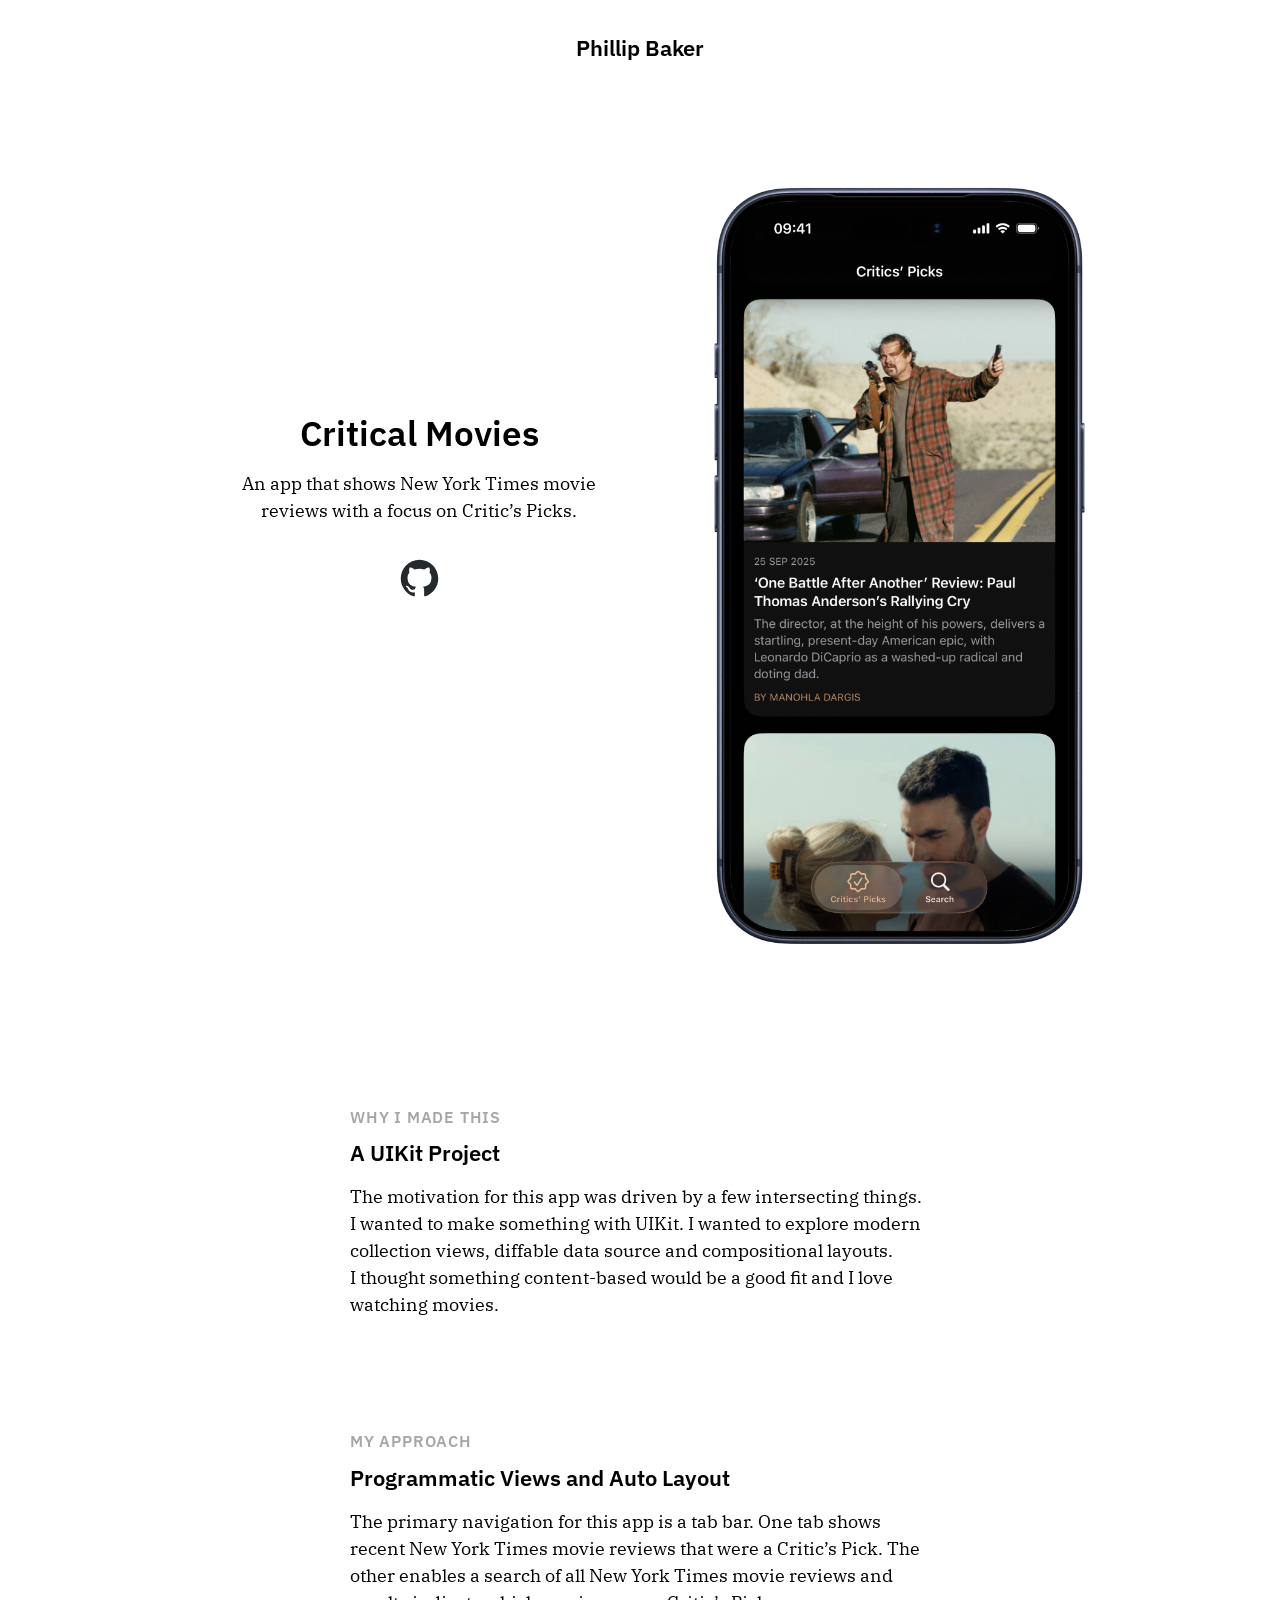
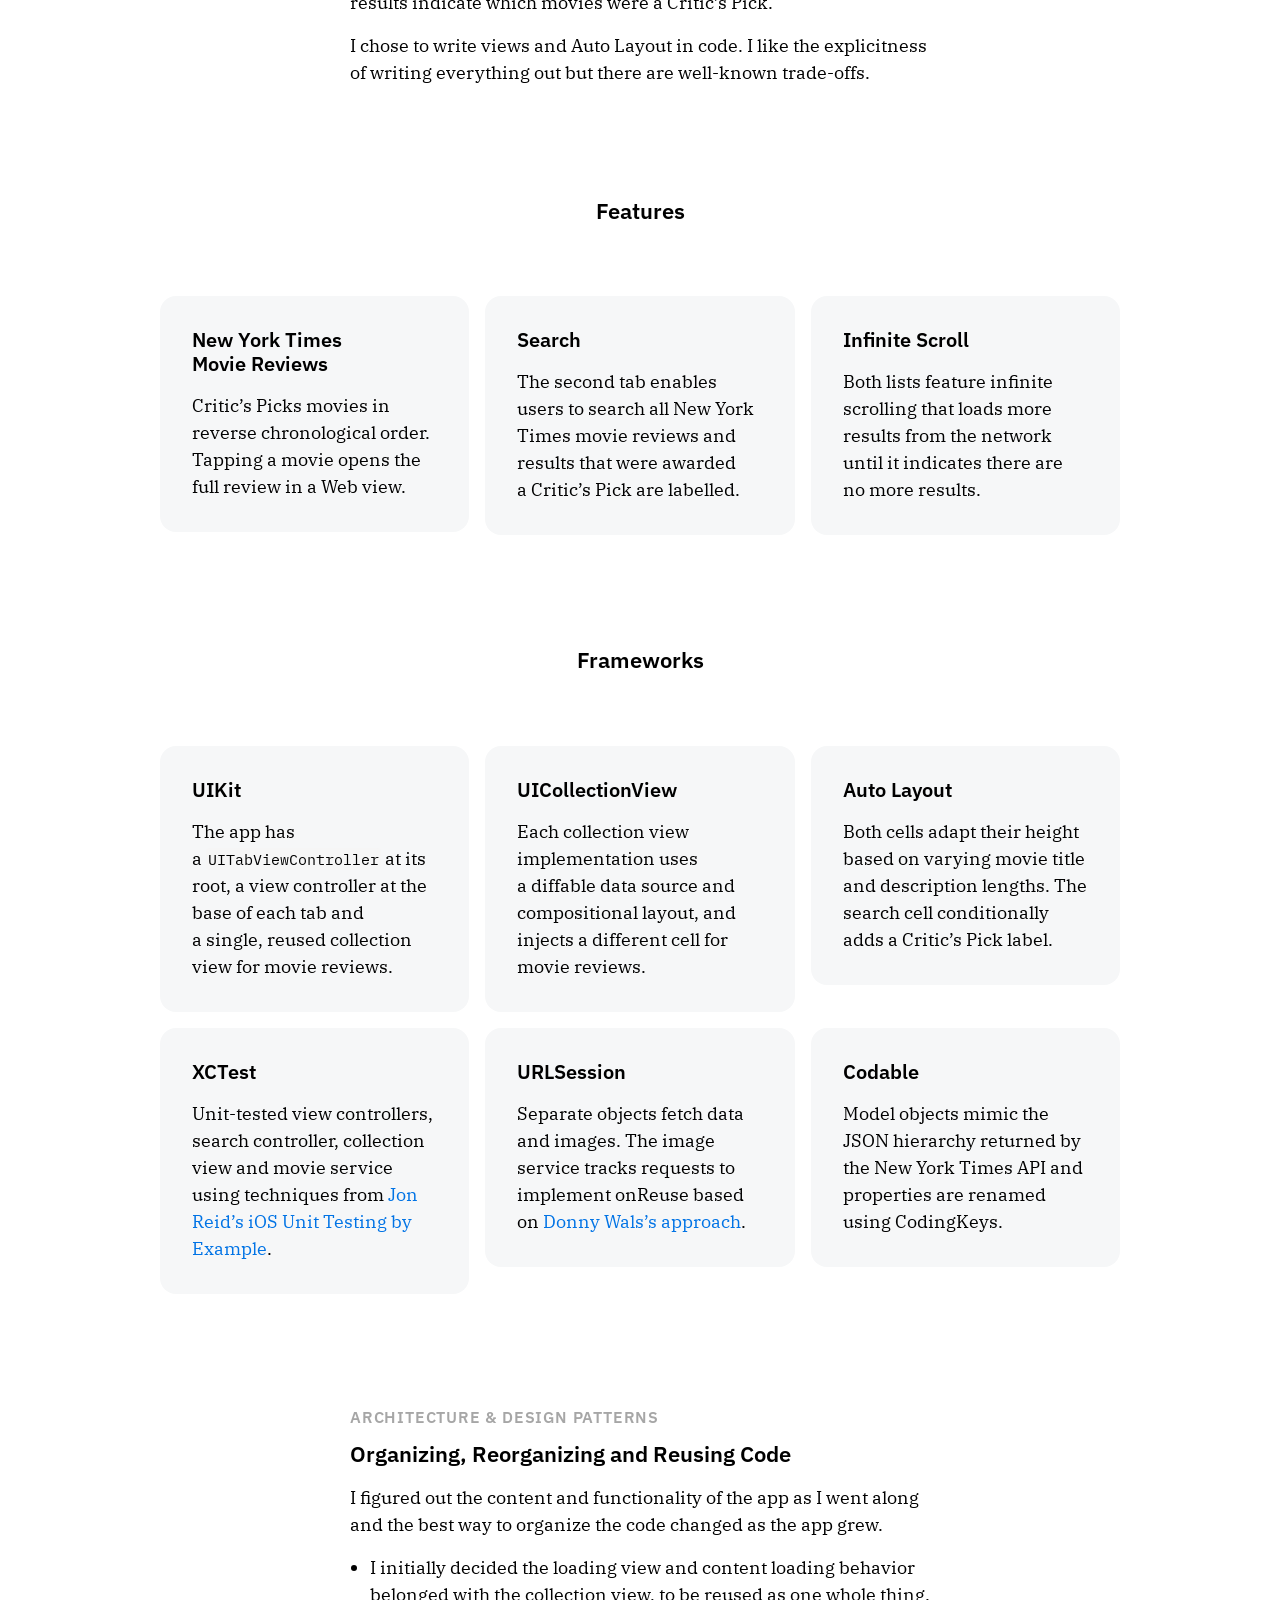
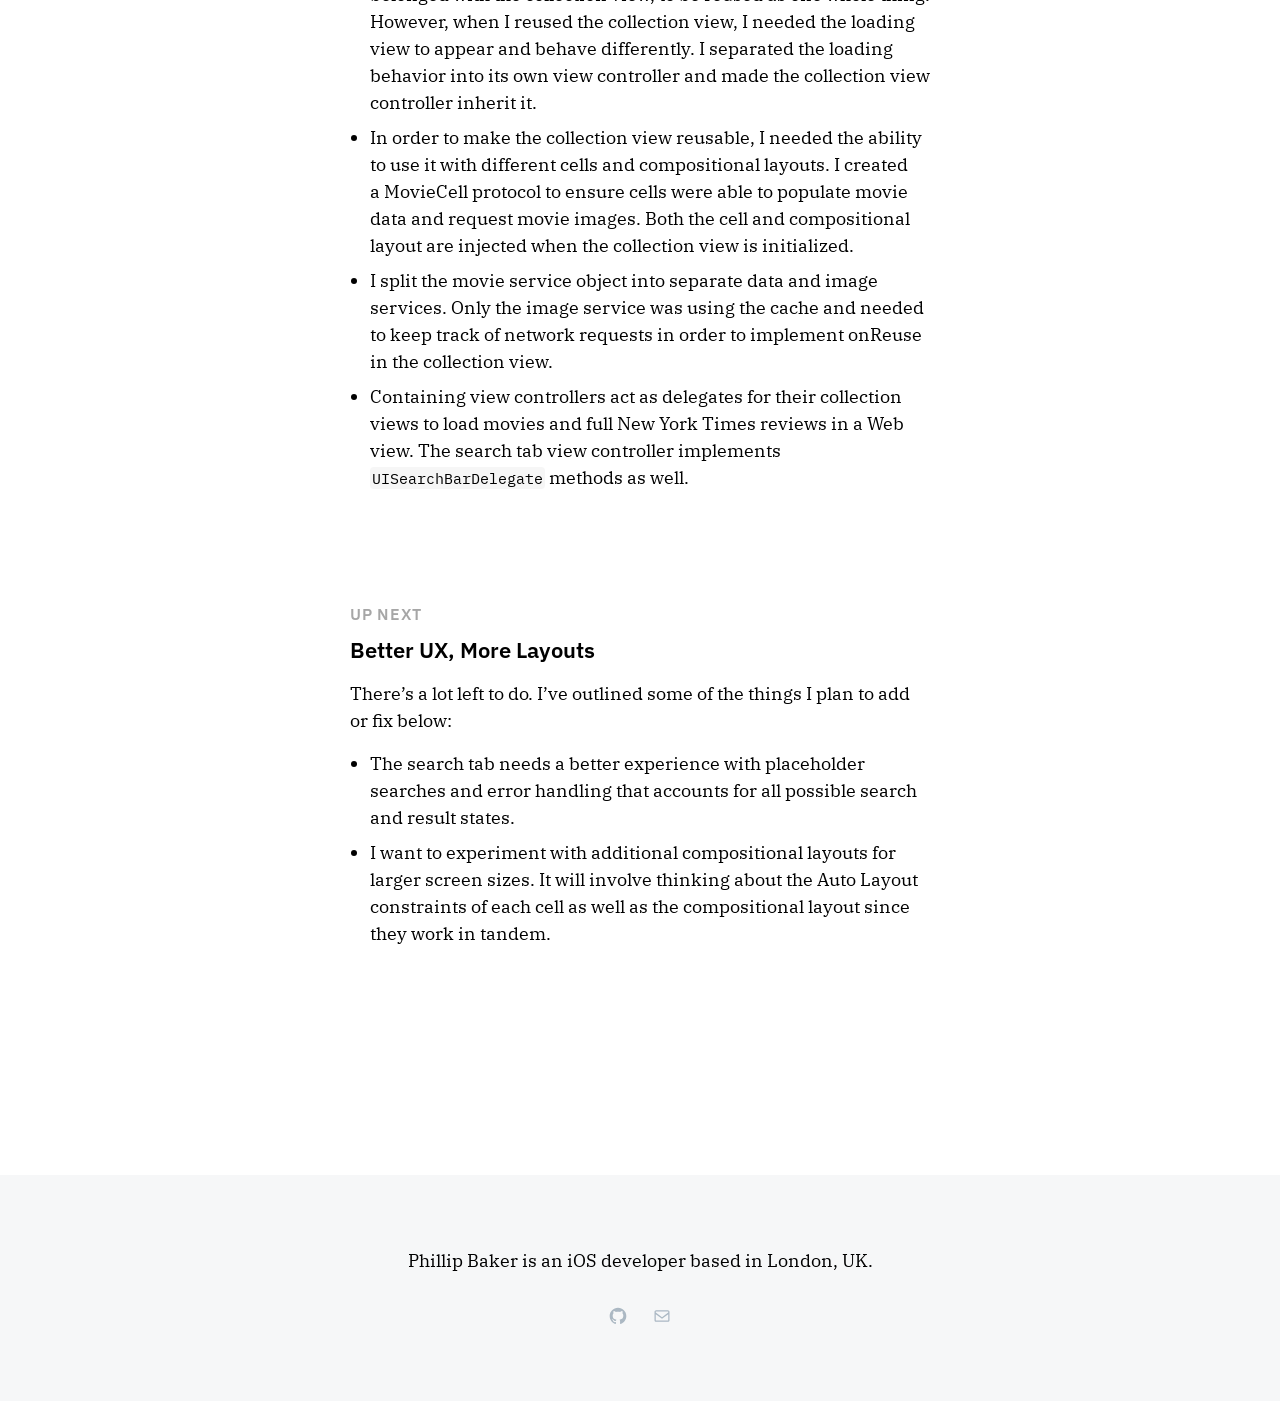
==== commit 199bcdd2: "fix: project page image alignment Centre Critical Movies project page image." ====
--- a/critical-movies/index.html
+++ b/critical-movies/index.html
@@ -18,12 +18,12 @@
 		<meta property="og:description" content="Critical Movies An app that shows New York Times movie reviews with a focus on Critic&rsquo;s Picks. Why I Made This A UIKit Project The motivation for this app was driven by a few intersecting things. I wanted to make something with UIKit. I wanted to explore modern collection views, diffable data source and compositional">
 		<meta property="og:url" content="/critical-movies/">
 		<meta property="article:published_time" content="2021-11-25T19:36:29+00:00">
-		<meta property="article:modified_time" content="2025-10-16T12:44:51+00:00">
+		<meta property="article:modified_time" content="2025-11-25T06:50:15+00:00">
 		<meta name="twitter:card" content="summary_large_image">
 		<meta name="twitter:title" content="Critical Movies - Phillip Baker">
 		<meta name="twitter:description" content="Critical Movies An app that shows New York Times movie reviews with a focus on Critic&rsquo;s Picks. Why I Made This A UIKit Project The motivation for this app was driven by a few intersecting things. I wanted to make something with UIKit. I wanted to explore modern collection views, diffable data source and compositional">
 		<script type="application/ld+json" class="aioseo-schema">
-			{"@context":"https:\/\/schema.org","@graph":[{"@type":"BreadcrumbList","@id":"\/critical-movies\/#breadcrumblist","itemListElement":[{"@type":"ListItem","@id":"#listItem","position":1,"name":"Home","item":"","nextItem":{"@type":"ListItem","@id":"\/critical-movies\/#listItem","name":"Critical Movies"}},{"@type":"ListItem","@id":"\/critical-movies\/#listItem","position":2,"name":"Critical Movies","previousItem":{"@type":"ListItem","@id":"#listItem","name":"Home"}}]},{"@type":"Organization","@id":"\/#organization","name":"Phillip Baker","description":"iOS Developer","url":"\/"},{"@type":"WebPage","@id":"\/critical-movies\/#webpage","url":"\/critical-movies\/","name":"Critical Movies - Phillip Baker","description":"Critical Movies An app that shows New York Times movie reviews with a focus on Critic\u2019s Picks. Why I Made This A UIKit Project The motivation for this app was driven by a few intersecting things. I wanted to make something with UIKit. I wanted to explore modern collection views, diffable data source and compositional","inLanguage":"en-US","isPartOf":{"@id":"\/#website"},"breadcrumb":{"@id":"\/critical-movies\/#breadcrumblist"},"datePublished":"2021-11-25T19:36:29+00:00","dateModified":"2025-10-16T12:44:51+00:00"},{"@type":"WebSite","@id":"\/#website","url":"\/","name":"Phillip Baker","description":"iOS Developer","inLanguage":"en-US","publisher":{"@id":"\/#organization"}}]}
+			{"@context":"https:\/\/schema.org","@graph":[{"@type":"BreadcrumbList","@id":"\/critical-movies\/#breadcrumblist","itemListElement":[{"@type":"ListItem","@id":"#listItem","position":1,"name":"Home","item":"","nextItem":{"@type":"ListItem","@id":"\/critical-movies\/#listItem","name":"Critical Movies"}},{"@type":"ListItem","@id":"\/critical-movies\/#listItem","position":2,"name":"Critical Movies","previousItem":{"@type":"ListItem","@id":"#listItem","name":"Home"}}]},{"@type":"Organization","@id":"\/#organization","name":"Phillip Baker","description":"iOS Developer","url":"\/"},{"@type":"WebPage","@id":"\/critical-movies\/#webpage","url":"\/critical-movies\/","name":"Critical Movies - Phillip Baker","description":"Critical Movies An app that shows New York Times movie reviews with a focus on Critic\u2019s Picks. Why I Made This A UIKit Project The motivation for this app was driven by a few intersecting things. I wanted to make something with UIKit. I wanted to explore modern collection views, diffable data source and compositional","inLanguage":"en-US","isPartOf":{"@id":"\/#website"},"breadcrumb":{"@id":"\/critical-movies\/#breadcrumblist"},"datePublished":"2021-11-25T19:36:29+00:00","dateModified":"2025-11-25T06:50:15+00:00"},{"@type":"WebSite","@id":"\/#website","url":"\/","name":"Phillip Baker","description":"iOS Developer","inLanguage":"en-US","publisher":{"@id":"\/#organization"}}]}
 		</script>
 		<!-- All in One SEO -->
 
@@ -193,7 +193,7 @@
 
 
 <div class="wp-block-column is-vertically-aligned-center is-layout-flow wp-block-column-is-layout-flow" style="padding-top:var(--wp--preset--spacing--40);flex-basis:50%">
-<figure class="wp-block-image size-full is-resized"><img fetchpriority="high" decoding="async" width="1252" height="2560" src="/wp-content/uploads/2025/10/cm-iphone-17-pro-portrait-cp-leo-bars@3x-optim-scaled.png" alt class="wp-image-4137" style="width:379px;height:768px" srcset="/wp-content/uploads/2025/10/cm-iphone-17-pro-portrait-cp-leo-bars@3x-optim-scaled.png 1252w, /wp-content/uploads/2025/10/cm-iphone-17-pro-portrait-cp-leo-bars@3x-optim-147x300.png 147w, /wp-content/uploads/2025/10/cm-iphone-17-pro-portrait-cp-leo-bars@3x-optim-501x1024.png 501w, /wp-content/uploads/2025/10/cm-iphone-17-pro-portrait-cp-leo-bars@3x-optim-768x1570.png 768w, /wp-content/uploads/2025/10/cm-iphone-17-pro-portrait-cp-leo-bars@3x-optim-751x1536.png 751w, /wp-content/uploads/2025/10/cm-iphone-17-pro-portrait-cp-leo-bars@3x-optim-1002x2048.png 1002w" sizes="(max-width: 1252px) 100vw, 1252px"></figure>
+<figure class="wp-block-image aligncenter size-full is-resized"><img fetchpriority="high" decoding="async" width="1252" height="2560" src="/wp-content/uploads/2025/10/cm-iphone-17-pro-portrait-cp-leo-bars@3x-optim-scaled.png" alt class="wp-image-4137" style="width:379px;height:768px" srcset="/wp-content/uploads/2025/10/cm-iphone-17-pro-portrait-cp-leo-bars@3x-optim-scaled.png 1252w, /wp-content/uploads/2025/10/cm-iphone-17-pro-portrait-cp-leo-bars@3x-optim-147x300.png 147w, /wp-content/uploads/2025/10/cm-iphone-17-pro-portrait-cp-leo-bars@3x-optim-501x1024.png 501w, /wp-content/uploads/2025/10/cm-iphone-17-pro-portrait-cp-leo-bars@3x-optim-768x1570.png 768w, /wp-content/uploads/2025/10/cm-iphone-17-pro-portrait-cp-leo-bars@3x-optim-751x1536.png 751w, /wp-content/uploads/2025/10/cm-iphone-17-pro-portrait-cp-leo-bars@3x-optim-1002x2048.png 1002w" sizes="(max-width: 1252px) 100vw, 1252px"></figure>
 </div>
 </div>
 </div>
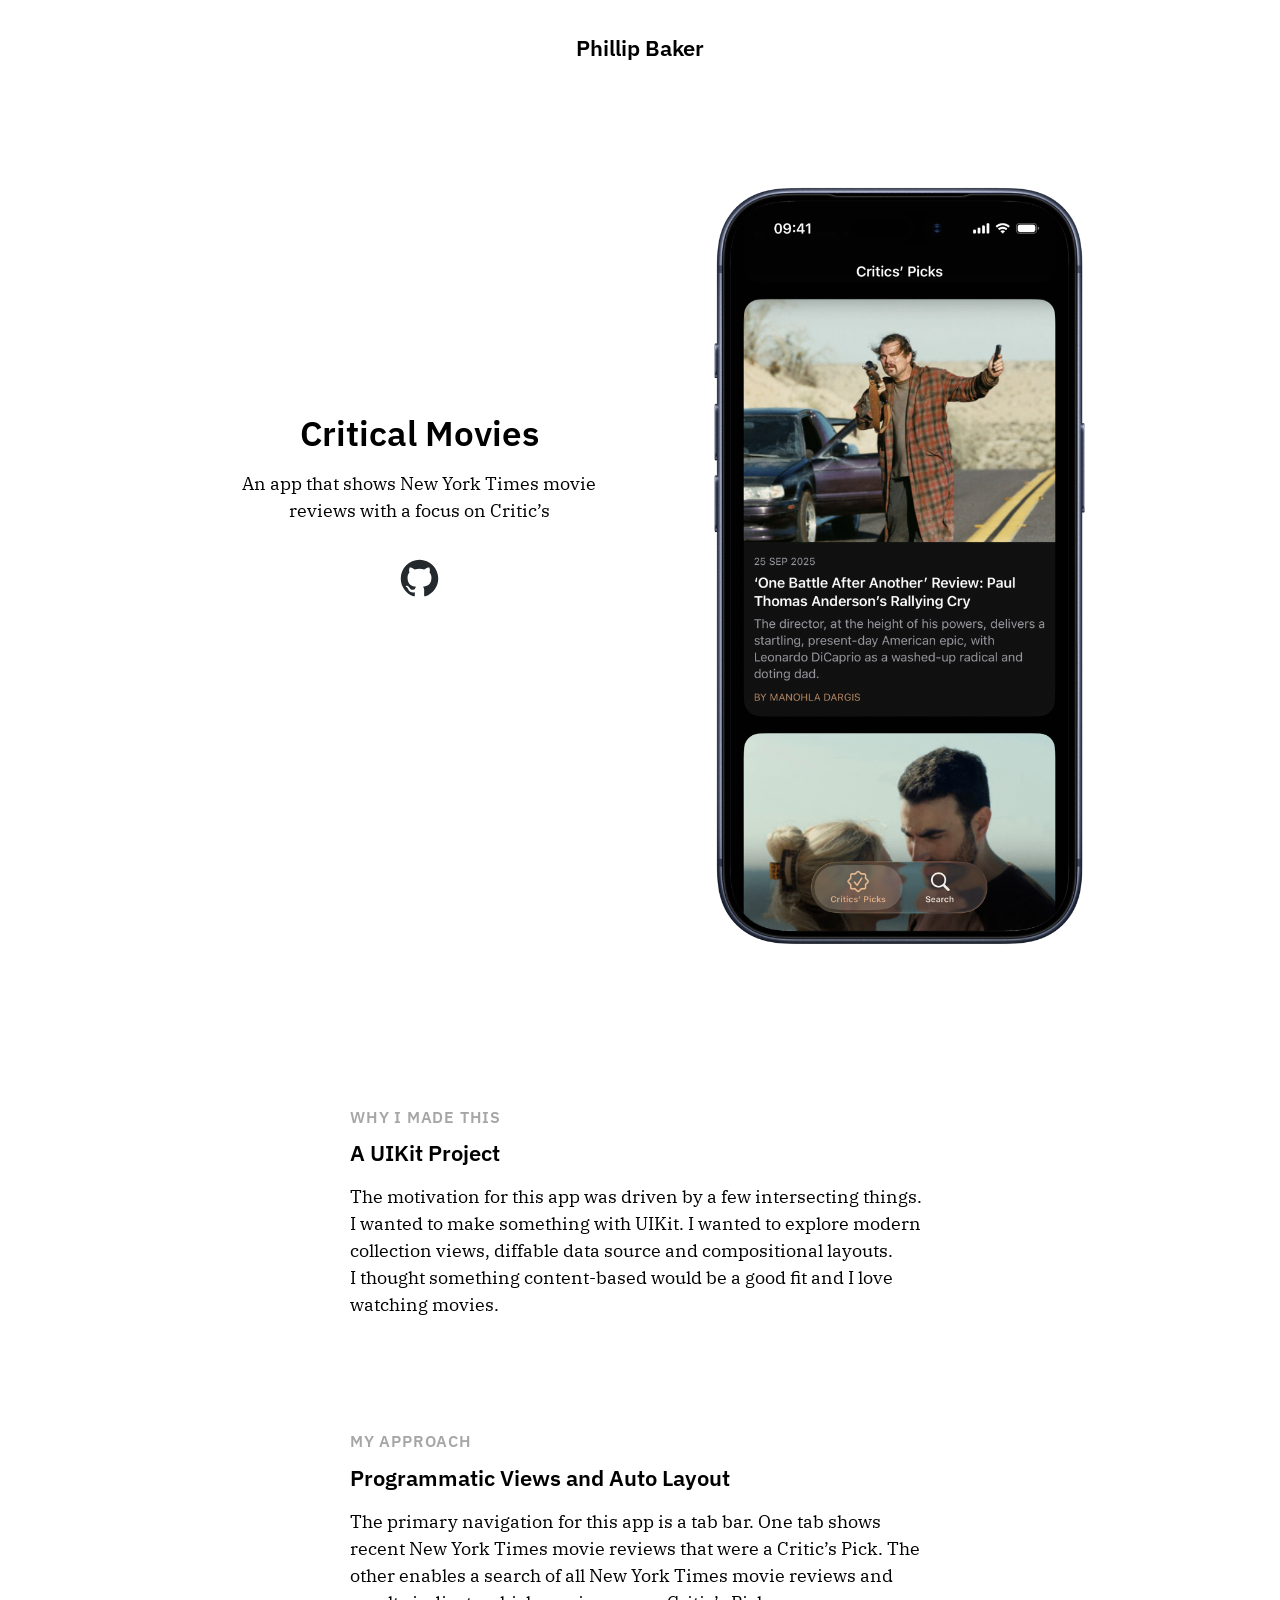
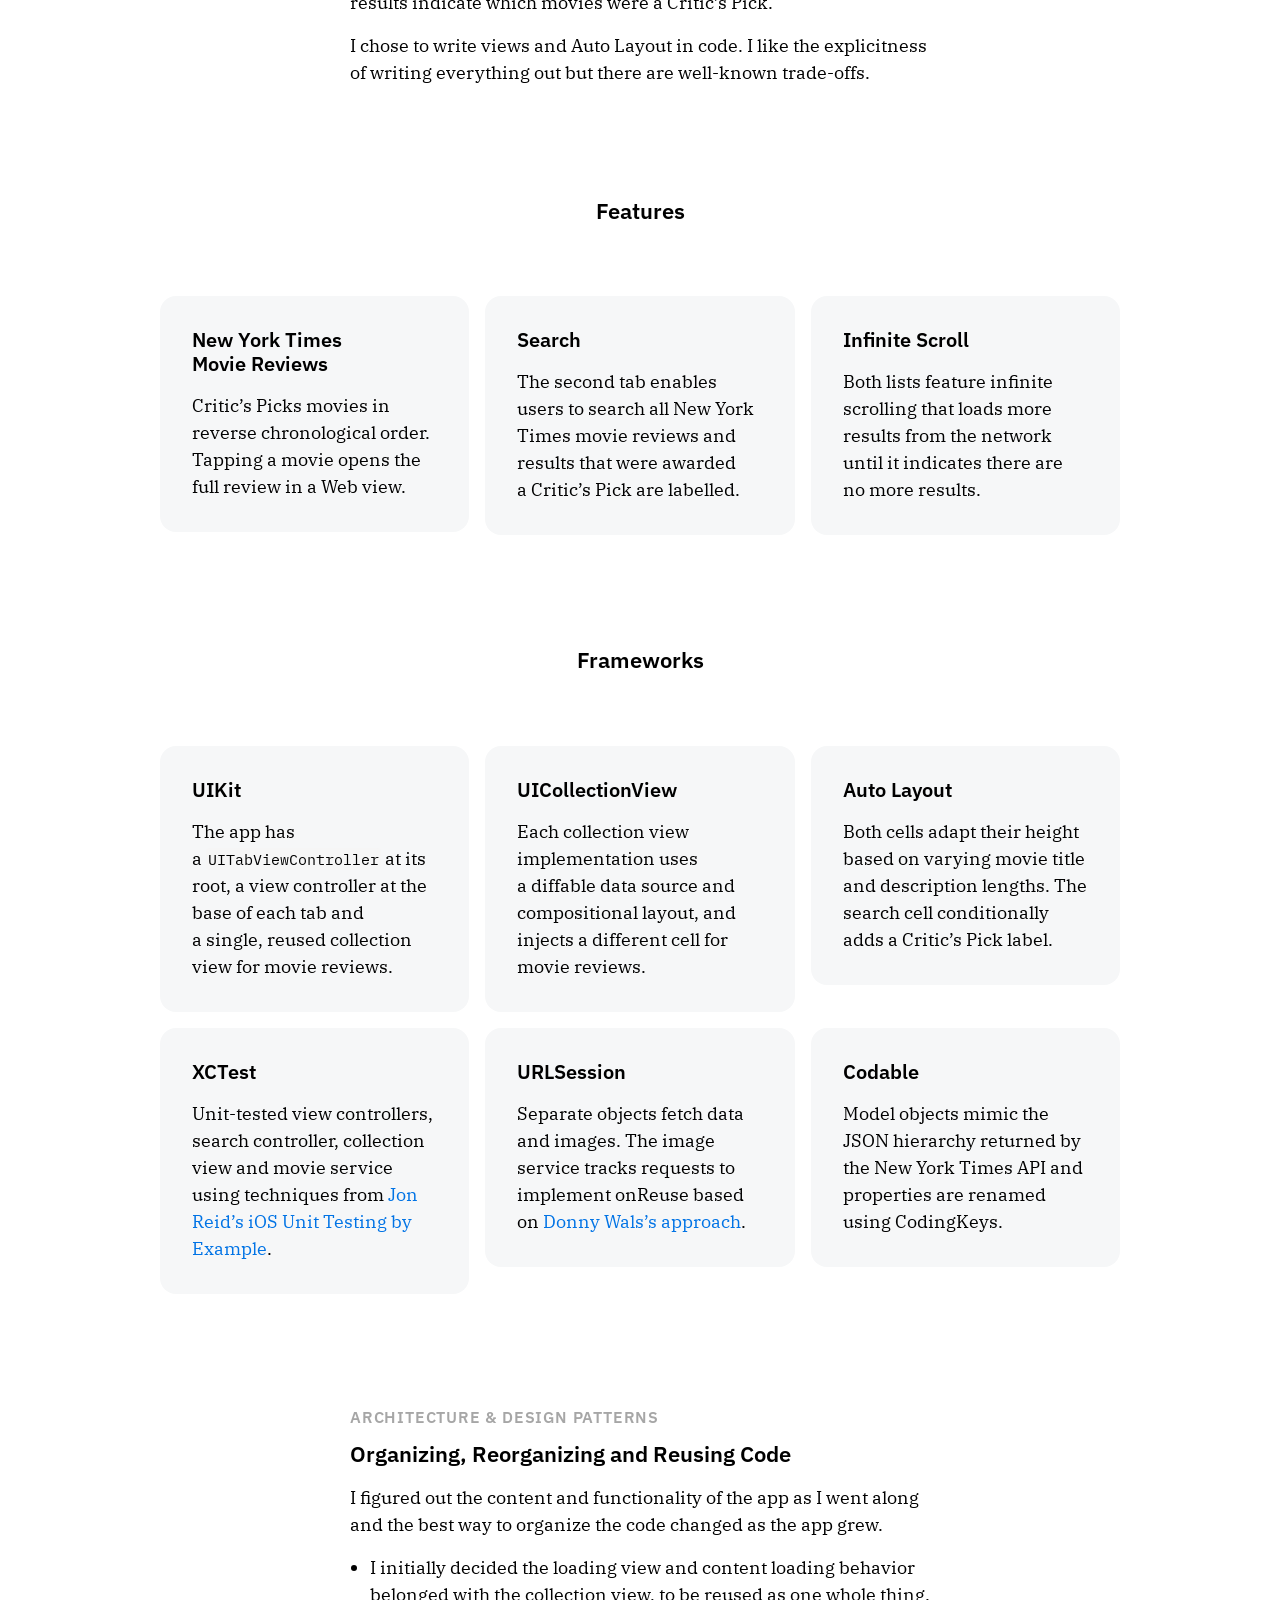
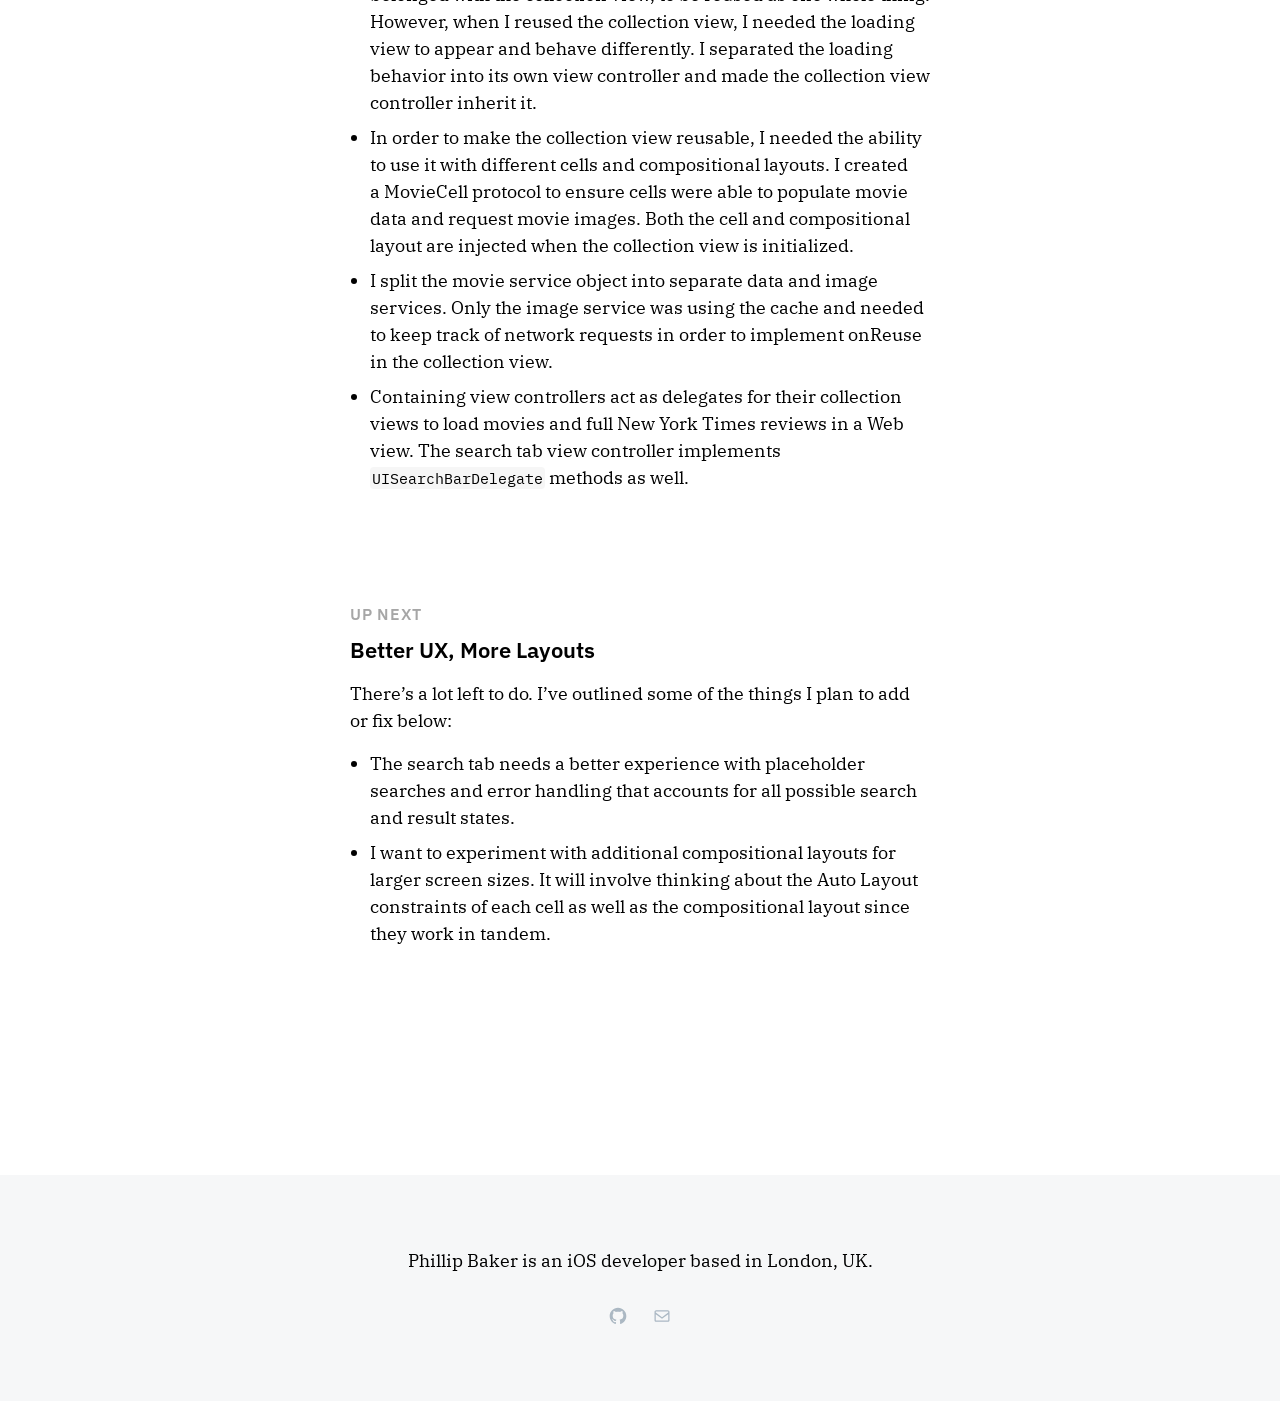
==== commit c76bcbfd: "build: update plugins" ====
--- a/critical-movies/index.html
+++ b/critical-movies/index.html
@@ -1,37 +1,37 @@
 <!DOCTYPE html>
 <html dir="ltr" lang="en-US" prefix="og: https://ogp.me/ns#">
-<head>
-	<meta charset="UTF-8">
+<head><meta charset="UTF-8">
+	
 	<meta name="viewport" content="width=device-width, initial-scale=1">
 	<style>img:is([sizes="auto" i], [sizes^="auto," i]) { contain-intrinsic-size: 3000px 1500px }</style>
 	
-		<!-- All in One SEO 4.8.7.2 - aioseo.com -->
+		<!-- All in One SEO 4.9.0 - aioseo.com -->
 		<title>Critical Movies - Phillip Baker</title>
-	<meta name="description" content="Critical Movies An app that shows New York Times movie reviews with a focus on Critic&rsquo;s Picks. Why I Made This A UIKit Project The motivation for this app was driven by a few intersecting things. I wanted to make something with UIKit. I wanted to explore modern collection views, diffable data source and compositional">
+	<meta name="description" content="Critical Movies An app that shows New York Times movie reviews with a focus on Critic’s Why I Made This A UIKit Project The motivation for this app was driven by a few intersecting things. I wanted to make something with UIKit. I wanted to explore modern collection views, diffable data source and compositional layouts.">
 	<meta name="robots" content="max-image-preview:large">
 	<link rel="canonical" href="/critical-movies/">
-	<meta name="generator" content="All in One SEO (AIOSEO) 4.8.7.2">
+	<meta name="generator" content="All in One SEO (AIOSEO) 4.9.0">
 		<meta property="og:locale" content="en_US">
 		<meta property="og:site_name" content="Phillip Baker - iOS Developer">
 		<meta property="og:type" content="article">
 		<meta property="og:title" content="Critical Movies - Phillip Baker">
-		<meta property="og:description" content="Critical Movies An app that shows New York Times movie reviews with a focus on Critic&rsquo;s Picks. Why I Made This A UIKit Project The motivation for this app was driven by a few intersecting things. I wanted to make something with UIKit. I wanted to explore modern collection views, diffable data source and compositional">
+		<meta property="og:description" content="Critical Movies An app that shows New York Times movie reviews with a focus on Critic’s Why I Made This A UIKit Project The motivation for this app was driven by a few intersecting things. I wanted to make something with UIKit. I wanted to explore modern collection views, diffable data source and compositional layouts.">
 		<meta property="og:url" content="/critical-movies/">
 		<meta property="article:published_time" content="2021-11-25T19:36:29+00:00">
-		<meta property="article:modified_time" content="2025-11-25T06:50:15+00:00">
+		<meta property="article:modified_time" content="2025-11-25T09:48:07+00:00">
 		<meta name="twitter:card" content="summary_large_image">
 		<meta name="twitter:title" content="Critical Movies - Phillip Baker">
-		<meta name="twitter:description" content="Critical Movies An app that shows New York Times movie reviews with a focus on Critic&rsquo;s Picks. Why I Made This A UIKit Project The motivation for this app was driven by a few intersecting things. I wanted to make something with UIKit. I wanted to explore modern collection views, diffable data source and compositional">
+		<meta name="twitter:description" content="Critical Movies An app that shows New York Times movie reviews with a focus on Critic’s Why I Made This A UIKit Project The motivation for this app was driven by a few intersecting things. I wanted to make something with UIKit. I wanted to explore modern collection views, diffable data source and compositional layouts.">
 		<script type="application/ld+json" class="aioseo-schema">
-			{"@context":"https:\/\/schema.org","@graph":[{"@type":"BreadcrumbList","@id":"\/critical-movies\/#breadcrumblist","itemListElement":[{"@type":"ListItem","@id":"#listItem","position":1,"name":"Home","item":"","nextItem":{"@type":"ListItem","@id":"\/critical-movies\/#listItem","name":"Critical Movies"}},{"@type":"ListItem","@id":"\/critical-movies\/#listItem","position":2,"name":"Critical Movies","previousItem":{"@type":"ListItem","@id":"#listItem","name":"Home"}}]},{"@type":"Organization","@id":"\/#organization","name":"Phillip Baker","description":"iOS Developer","url":"\/"},{"@type":"WebPage","@id":"\/critical-movies\/#webpage","url":"\/critical-movies\/","name":"Critical Movies - Phillip Baker","description":"Critical Movies An app that shows New York Times movie reviews with a focus on Critic\u2019s Picks. Why I Made This A UIKit Project The motivation for this app was driven by a few intersecting things. I wanted to make something with UIKit. I wanted to explore modern collection views, diffable data source and compositional","inLanguage":"en-US","isPartOf":{"@id":"\/#website"},"breadcrumb":{"@id":"\/critical-movies\/#breadcrumblist"},"datePublished":"2021-11-25T19:36:29+00:00","dateModified":"2025-11-25T06:50:15+00:00"},{"@type":"WebSite","@id":"\/#website","url":"\/","name":"Phillip Baker","description":"iOS Developer","inLanguage":"en-US","publisher":{"@id":"\/#organization"}}]}
+			{"@context":"https:\/\/schema.org","@graph":[{"@type":"BreadcrumbList","@id":"\/critical-movies\/#breadcrumblist","itemListElement":[{"@type":"ListItem","@id":"#listItem","position":1,"name":"Home","item":"","nextItem":{"@type":"ListItem","@id":"\/critical-movies\/#listItem","name":"Critical Movies"}},{"@type":"ListItem","@id":"\/critical-movies\/#listItem","position":2,"name":"Critical Movies","previousItem":{"@type":"ListItem","@id":"#listItem","name":"Home"}}]},{"@type":"Organization","@id":"\/#organization","name":"Phillip Baker","description":"iOS Developer","url":"\/"},{"@type":"WebPage","@id":"\/critical-movies\/#webpage","url":"\/critical-movies\/","name":"Critical Movies - Phillip Baker","description":"Critical Movies An app that shows New York Times movie reviews with a focus on Critic\u2019s Why I Made This A UIKit Project The motivation for this app was driven by a few intersecting things. I wanted to make something with UIKit. I wanted to explore modern collection views, diffable data source and compositional layouts.","inLanguage":"en-US","isPartOf":{"@id":"\/#website"},"breadcrumb":{"@id":"\/critical-movies\/#breadcrumblist"},"datePublished":"2021-11-25T19:36:29+00:00","dateModified":"2025-11-25T09:48:07+00:00"},{"@type":"WebSite","@id":"\/#website","url":"\/","name":"Phillip Baker","description":"iOS Developer","inLanguage":"en-US","publisher":{"@id":"\/#organization"}}]}
 		</script>
 		<!-- All in One SEO -->
 
 
 <link rel="dns-prefetch" href="//fonts.googleapis.com">
 <link rel="preconnect" href="//c0.wp.com">
-<link rel="alternate" type="application/rss+xml" title="Phillip Baker &raquo; Feed" href="/feed/">
-<link rel="alternate" type="application/rss+xml" title="Phillip Baker &raquo; Comments Feed" href="/comments/feed/">
+<link rel="alternate" type="application/rss+xml" title="Phillip Baker » Feed" href="/feed/">
+<link rel="alternate" type="application/rss+xml" title="Phillip Baker » Comments Feed" href="/comments/feed/">
 <script>
 window._wpemojiSettings = {"baseUrl":"https:\/\/s.w.org\/images\/core\/emoji\/16.0.1\/72x72\/","ext":".png","svgUrl":"https:\/\/s.w.org\/images\/core\/emoji\/16.0.1\/svg\/","svgExt":".svg","source":{"concatemoji":"\/wp-includes\/js\/wp-emoji-release.min.js?ver=6.8.3"}};
 /*! This file is auto-generated */
@@ -183,7 +183,7 @@
 
 
 
-<p class="has-text-align-center" style="padding-right:var(--wp--preset--spacing--30);padding-left:var(--wp--preset--spacing--30)">An app that shows New York Times movie reviews with a&nbsp;focus on Critic&rsquo;s Picks.</p>
+<p class="has-text-align-center" style="padding-right:var(--wp--preset--spacing--30);padding-left:var(--wp--preset--spacing--30)">An app that shows New York Times movie reviews with a focus on Critic’s</p>
 
 
 
@@ -201,15 +201,15 @@
 
 
 <div class="wp-block-group content-center has-global-padding is-layout-constrained wp-block-group-is-layout-constrained" style="margin-bottom:var(--wp--preset--spacing--60)">
-<h6 class="wp-block-heading kicker">Why I&nbsp;Made This</h6>
-
-
-
-<h2 class="wp-block-heading kicker-heading" id="a-uikit-project">A UIKit&nbsp;Project</h2>
-
-
-
-<p>The motivation for this app was driven by a&nbsp;few intersecting things. I&nbsp;wanted to make something with UIKit. I&nbsp;wanted to explore modern collection views, diffable data source and compositional layouts. I&nbsp;thought something content-based would be a&nbsp;good fit and I&nbsp;love watching movies.</p>
+<h6 class="wp-block-heading kicker">Why I Made This</h6>
+
+
+
+<h2 class="wp-block-heading kicker-heading" id="a-uikit-project">A UIKit Project</h2>
+
+
+
+<p>The motivation for this app was driven by a few intersecting things. I wanted to make something with UIKit. I wanted to explore modern collection views, diffable data source and compositional layouts. I thought something content-based would be a good fit and I love watching movies.</p>
 </div>
 
 
@@ -219,15 +219,15 @@
 
 
 
-<h2 class="wp-block-heading kicker-heading" id="a-uikit-project">Programmatic Views and Auto&nbsp;Layout</h2>
-
-
-
-<p>The primary navigation for this app is a&nbsp;tab bar. One tab shows recent New York Times movie reviews that were a&nbsp;Critic&rsquo;s Pick. The other enables a&nbsp;search of all New York Times movie reviews and results indicate which movies were a&nbsp;Critic&rsquo;s Pick.</p>
-
-
-
-<p>I chose to write views and Auto Layout in code. I&nbsp;like the explicitness of writing everything out but there are well-known trade-offs.</p>
+<h2 class="wp-block-heading kicker-heading" id="a-uikit-project">Programmatic Views and Auto Layout</h2>
+
+
+
+<p>The primary navigation for this app is a tab bar. One tab shows recent New York Times movie reviews that were a Critic’s Pick. The other enables a search of all New York Times movie reviews and results indicate which movies were a Critic’s Pick.</p>
+
+
+
+<p>I chose to write views and Auto Layout in code. I like the explicitness of writing everything out but there are well-known trade-offs.</p>
 </div>
 
 
@@ -240,11 +240,11 @@
 <div class="wp-block-columns alignwide is-layout-flex wp-container-core-columns-is-layout-8f00c790 wp-block-columns-is-layout-flex" style="margin-top:var(--wp--preset--spacing--50);margin-bottom:1rem">
 <div class="wp-block-column is-layout-flow wp-block-column-is-layout-flow">
 <div class="wp-block-group has-background has-global-padding is-layout-constrained wp-container-core-group-is-layout-23b1a4dc wp-block-group-is-layout-constrained" style="border-radius:16px;background-color:#f6f7f8;padding-top:var(--wp--preset--spacing--30);padding-right:var(--wp--preset--spacing--30);padding-bottom:var(--wp--preset--spacing--30);padding-left:var(--wp--preset--spacing--30)">
-<h3 class="wp-block-heading" style="font-size:clamp(0.875rem, 0.875rem + ((1vw - 0.2rem) * 0.938), 1.25rem);">New York Times Movie&nbsp;Reviews</h3>
-
-
-
-<p class="has-text-align-left snippet">Critic&rsquo;s Picks movies in reverse chronological order. Tapping a&nbsp;movie opens the full review in a&nbsp;Web view.</p>
+<h3 class="wp-block-heading" style="font-size:clamp(0.875rem, 0.875rem + ((1vw - 0.2rem) * 0.938), 1.25rem);">New York Times Movie Reviews</h3>
+
+
+
+<p class="has-text-align-left snippet">Critic’s Picks movies in reverse chronological order. Tapping a movie opens the full review in a Web view.</p>
 </div>
 </div>
 
@@ -256,7 +256,7 @@
 
 
 
-<p class="snippet">The second tab enables users to search all New York Times movie reviews and results that were awarded a&nbsp;Critic&rsquo;s Pick are&nbsp;labelled.</p>
+<p class="snippet">The second tab enables users to search all New York Times movie reviews and results that were awarded a Critic’s Pick are labelled.</p>
 </div>
 </div>
 
@@ -268,7 +268,7 @@
 
 
 
-<p class="snippet">Both lists feature infinite scrolling that loads more results from the network until it indicates there are no more&nbsp;results.</p>
+<p class="snippet">Both lists feature infinite scrolling that loads more results from the network until it indicates there are no more results.</p>
 </div>
 </div>
 </div>
@@ -288,7 +288,7 @@
 
 
 
-<p class="snippet">The app has a&nbsp;<code>UITabViewController</code> at its root, a&nbsp;view controller at the base of each tab and a&nbsp;single, reused collection view for movie&nbsp;reviews.</p>
+<p class="snippet">The app has a <code>UITabViewController</code> at its root, a view controller at the base of each tab and a single, reused collection view for movie reviews.</p>
 </div>
 </div>
 
@@ -300,7 +300,7 @@
 
 
 
-<p class="snippet">Each collection view implementation uses a&nbsp;diffable data source and compositional layout, and injects a&nbsp;different cell for movie&nbsp;reviews.</p>
+<p class="snippet">Each collection view implementation uses a diffable data source and compositional layout, and injects a different cell for movie reviews.</p>
 </div>
 </div>
 
@@ -312,7 +312,7 @@
 
 
 
-<p class="snippet">Both cells adapt their height based on varying movie title and description lengths. The search cell conditionally adds a&nbsp;Critic&rsquo;s Pick&nbsp;label.</p>
+<p class="snippet">Both cells adapt their height based on varying movie title and description lengths. The search cell conditionally adds a Critic’s Pick label.</p>
 </div>
 </div>
 </div>
@@ -326,7 +326,7 @@
 
 
 
-<p class="snippet">Unit-tested view controllers, search controller, collection view and movie service using techniques from <a href="https://qualitycoding.org/about/">Jon Reid&rsquo;s</a> <a href="https://pragprog.com/titles/jrlegios/ios-unit-testing-by-example/">iOS Unit Testing by Example</a>.</p>
+<p class="snippet">Unit-tested view controllers, search controller, collection view and movie service using techniques from <a href="https://qualitycoding.org/about/">Jon Reid’s</a> <a href="https://pragprog.com/titles/jrlegios/ios-unit-testing-by-example/">iOS Unit Testing by Example</a>.</p>
 </div>
 </div>
 
@@ -338,7 +338,7 @@
 
 
 
-<p class="snippet">Separate objects fetch data and images. The image service tracks requests to implement onReuse based on <a href="https://www.donnywals.com/efficiently-loading-images-in-table-views-and-collection-views/">Donny Wals&rsquo;s approach</a>.</p>
+<p class="snippet">Separate objects fetch data and images. The image service tracks requests to implement onReuse based on <a href="https://www.donnywals.com/efficiently-loading-images-in-table-views-and-collection-views/">Donny Wals’s approach</a>.</p>
 </div>
 </div>
 
@@ -350,7 +350,7 @@
 
 
 
-<p class="snippet">Model objects mimic the JSON hierarchy returned by the New York Times API and properties are renamed using&nbsp;CodingKeys.</p>
+<p class="snippet">Model objects mimic the JSON hierarchy returned by the New York Times API and properties are renamed using CodingKeys.</p>
 </div>
 </div>
 </div>
@@ -359,7 +359,7 @@
 
 
 <div class="wp-block-group content-center has-global-padding is-layout-constrained wp-block-group-is-layout-constrained" style="margin-bottom:var(--wp--preset--spacing--60)">
-<h6 class="wp-block-heading kicker">Architecture &amp;&nbsp;Design Patterns</h6>
+<h6 class="wp-block-heading kicker">Architecture &amp; Design Patterns</h6>
 
 
 
@@ -367,16 +367,16 @@
 
 
 
-<p>I figured out the content and functionality of the app as I&nbsp;went along and the best way to organize the code changed as the app&nbsp;grew.</p>
+<p>I figured out the content and functionality of the app as I went along and the best way to organize the code changed as the app grew.</p>
 
 
 
 <ul class="wp-block-list">
-<li>I initially decided the loading view and content loading behavior belonged with the collection view, to be reused as one whole thing. However, when I&nbsp;reused the collection view, I&nbsp;needed the loading view to appear and behave differently. I&nbsp;separated the loading behavior into its own view controller and made the collection view controller inherit it.</li>
-
-
-
-<li>In order to make the collection view reusable, I&nbsp;needed the ability to use it with different cells and compositional layouts. I&nbsp;created a&nbsp;MovieCell protocol to ensure cells were able to populate movie data and request movie images. Both the cell and compositional layout are injected when the collection view is initialized.</li>
+<li>I initially decided the loading view and content loading behavior belonged with the collection view, to be reused as one whole thing. However, when I reused the collection view, I needed the loading view to appear and behave differently. I separated the loading behavior into its own view controller and made the collection view controller inherit it.</li>
+
+
+
+<li>In order to make the collection view reusable, I needed the ability to use it with different cells and compositional layouts. I created a MovieCell protocol to ensure cells were able to populate movie data and request movie images. Both the cell and compositional layout are injected when the collection view is initialized.</li>
 
 
 
@@ -384,7 +384,7 @@
 
 
 
-<li>Containing view controllers act as delegates for their collection views to load movies and full New York Times reviews in a&nbsp;Web view. The search tab view controller implements <code>UISearchBarDelegate</code> methods as&nbsp;well.</li>
+<li>Containing view controllers act as delegates for their collection views to load movies and full New York Times reviews in a Web view. The search tab view controller implements <code>UISearchBarDelegate</code> methods as well.</li>
 </ul>
 </div>
 
@@ -395,20 +395,20 @@
 
 
 
-<h2 class="wp-block-heading kicker-heading" id="a-work-in-progress">Better UX, More&nbsp;Layouts</h2>
-
-
-
-<p>There&rsquo;s a&nbsp;lot left to do. I&rsquo;ve outlined some of the things I&nbsp;plan to add or fix&nbsp;below:</p>
+<h2 class="wp-block-heading kicker-heading" id="a-work-in-progress">Better UX, More Layouts</h2>
+
+
+
+<p>There’s a lot left to do. I’ve outlined some of the things I plan to add or fix below:</p>
 
 
 
 <ul class="wp-block-list">
-<li>The search tab needs a&nbsp;better experience with placeholder searches and error handling that accounts for all possible search and result&nbsp;states.</li>
-
-
-
-<li>I want to experiment with additional compositional layouts for larger screen sizes. It will involve thinking about the Auto Layout constraints of each cell as well as the compositional layout since they work in&nbsp;tandem.</li>
+<li>The search tab needs a better experience with placeholder searches and error handling that accounts for all possible search and result states.</li>
+
+
+
+<li>I want to experiment with additional compositional layouts for larger screen sizes. It will involve thinking about the Auto Layout constraints of each cell as well as the compositional layout since they work in tandem.</li>
 </ul>
 </div>
 
@@ -435,6 +435,7 @@
 <script type="speculationrules">
 {"prefetch":[{"source":"document","where":{"and":[{"href_matches":"\/*"},{"not":{"href_matches":["\/wp-*.php","\/wp-admin\/*","\/wp-content\/uploads\/*","\/wp-content\/*","\/wp-content\/plugins\/*","\/wp-content\/themes\/twentytwentythree-child\/*","\/wp-content\/themes\/twentytwentythree\/*","\/*\\?(.+)"]}},{"not":{"selector_matches":"a[rel~=\"nofollow\"]"}},{"not":{"selector_matches":".no-prefetch, .no-prefetch a"}}]},"eagerness":"conservative"}]}
 </script>
+<script type="module" src="/wp-content/plugins/all-in-one-seo-pack/dist/Lite/assets/table-of-contents.95d0dfce.js?ver=4.9.0" id="aioseo/js/src/vue/standalone/blocks/table-of-contents/frontend.js-js"></script>
 <script id="wp-block-template-skip-link-js-after">
 	( function() {
 		var skipLinkTarget = document.querySelector( 'main' ),
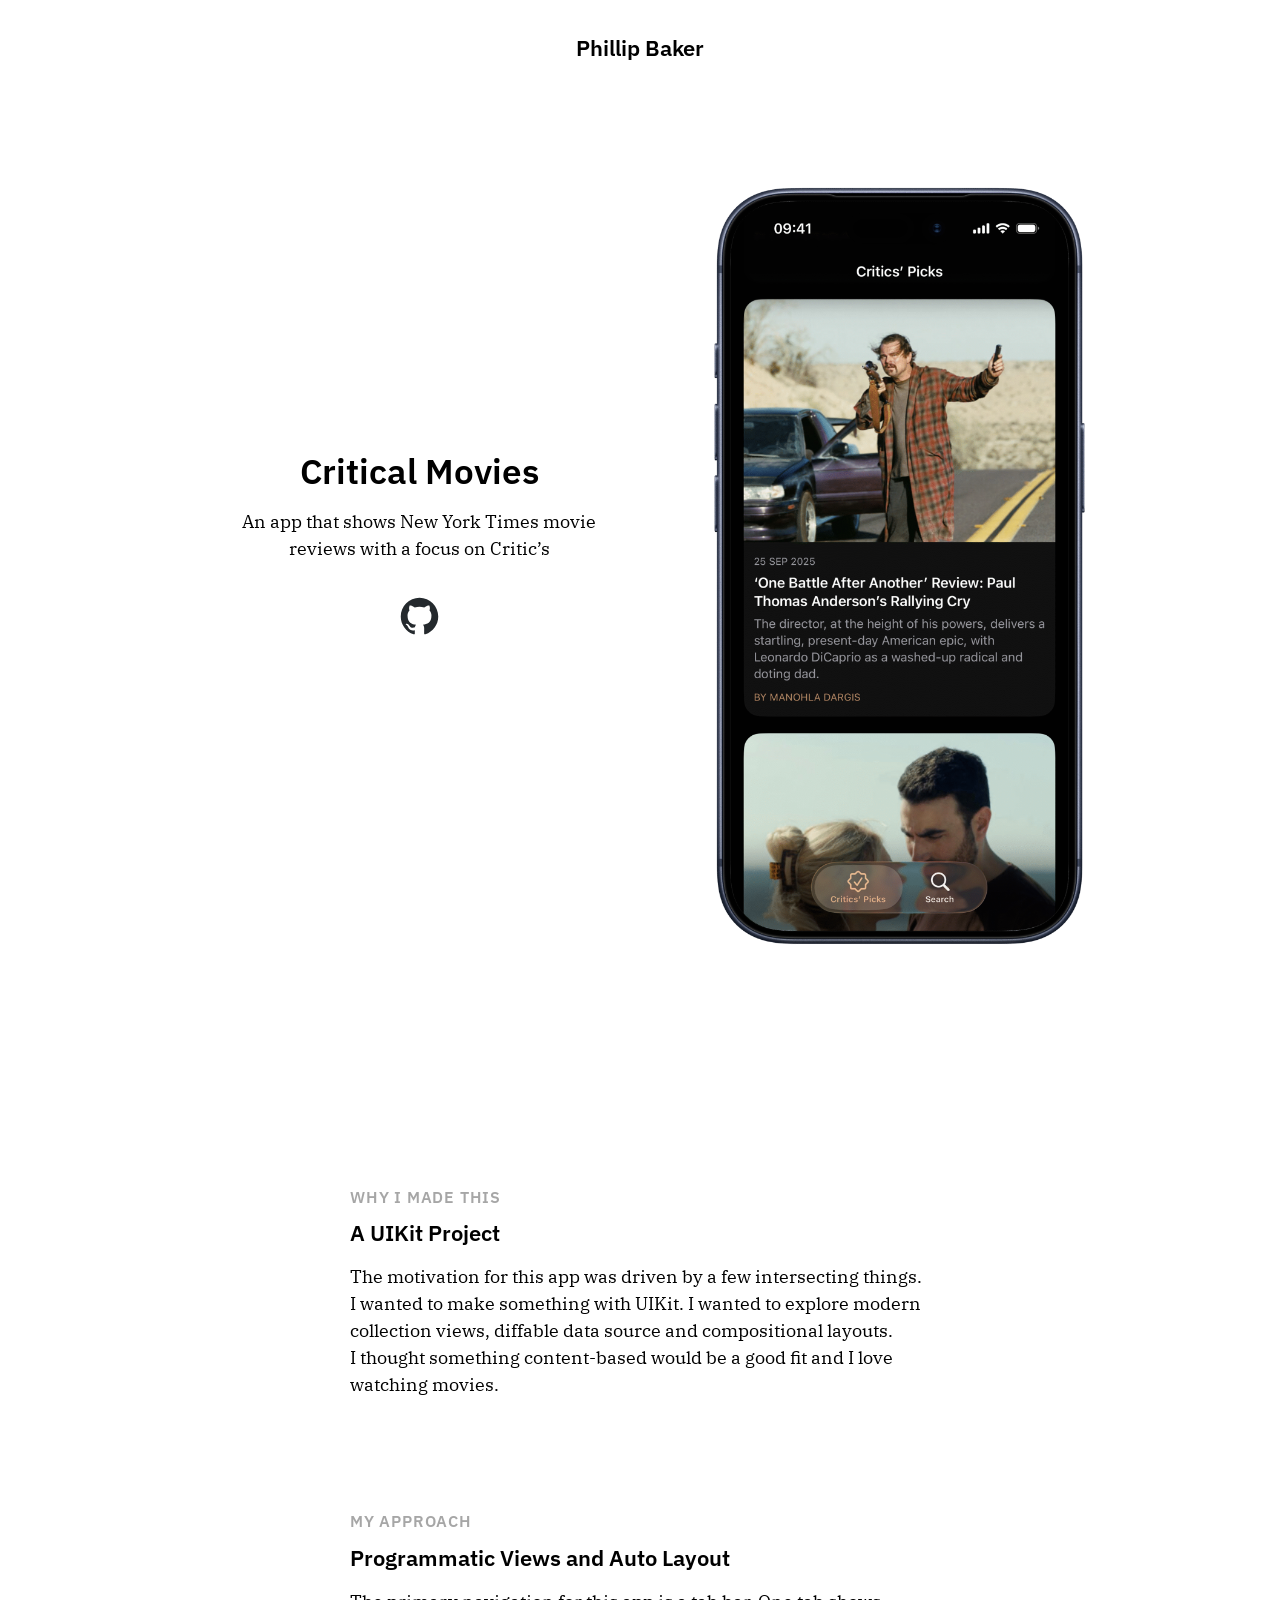
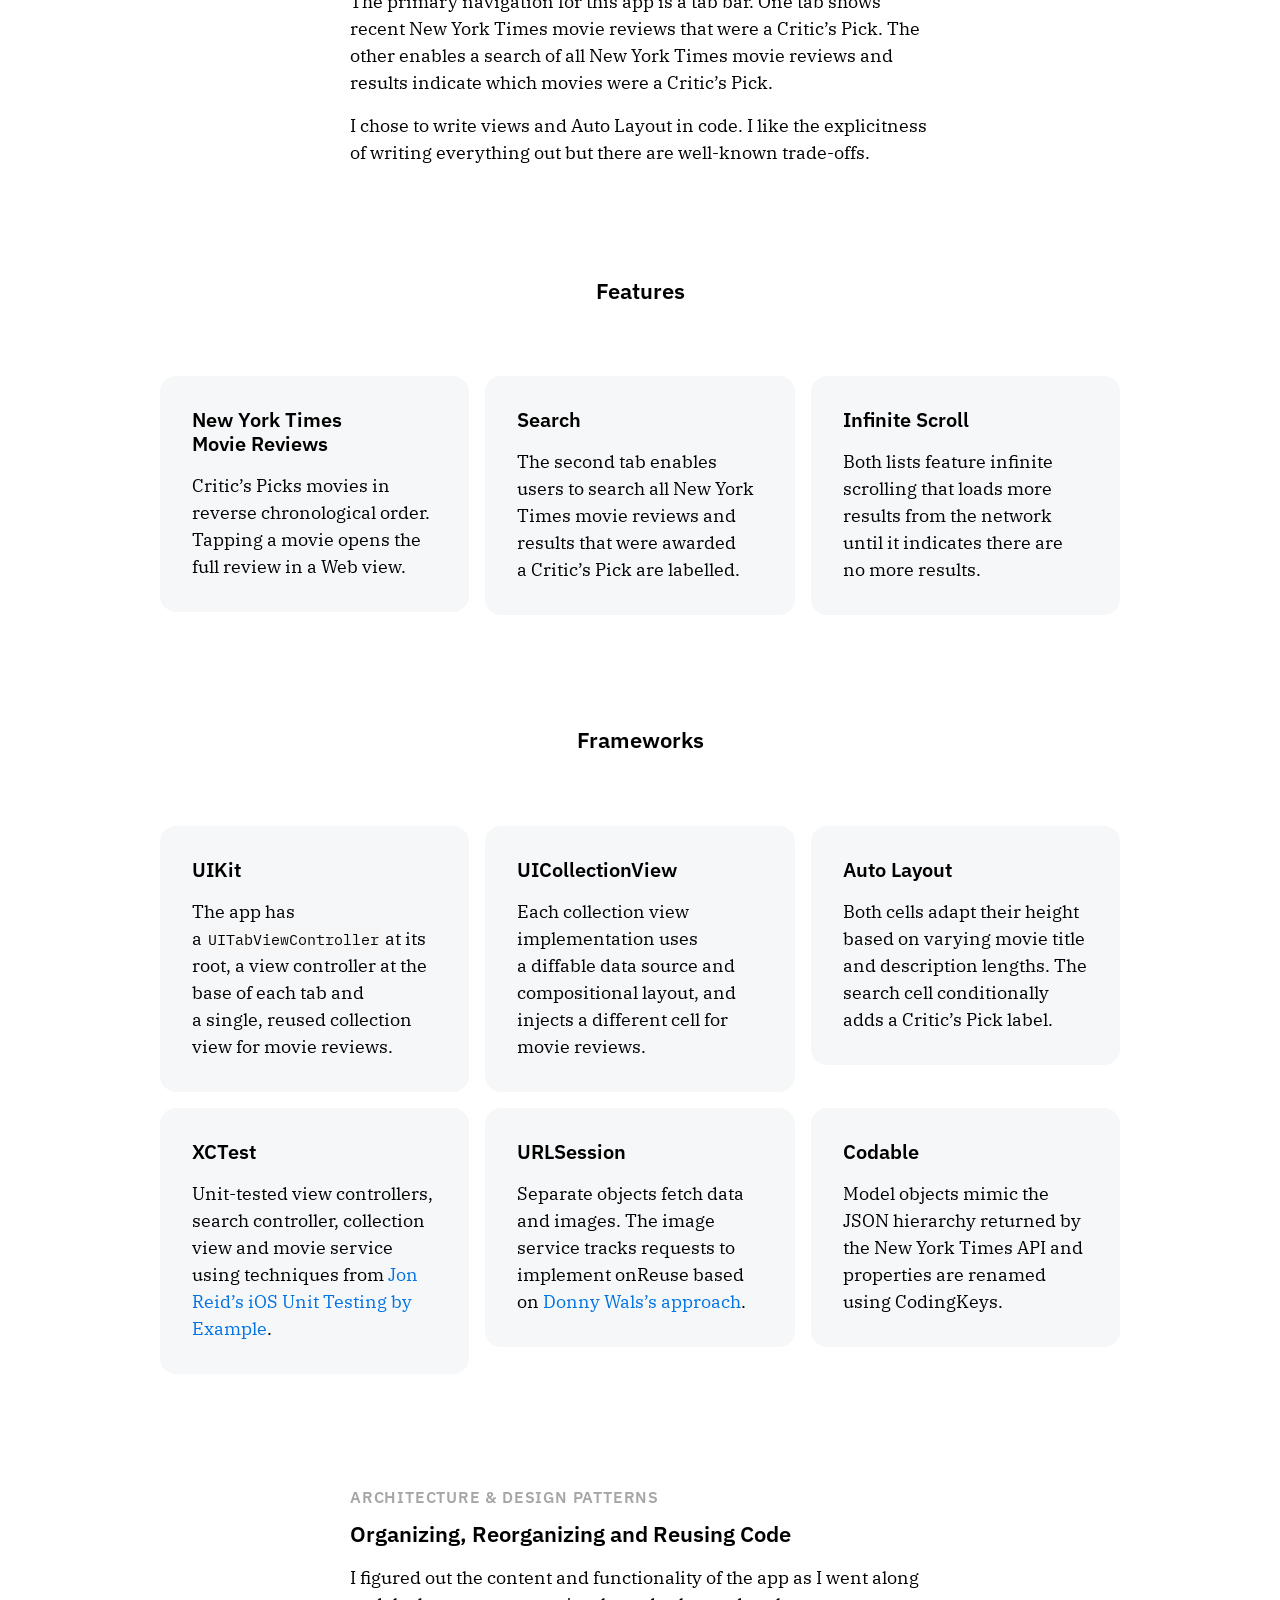
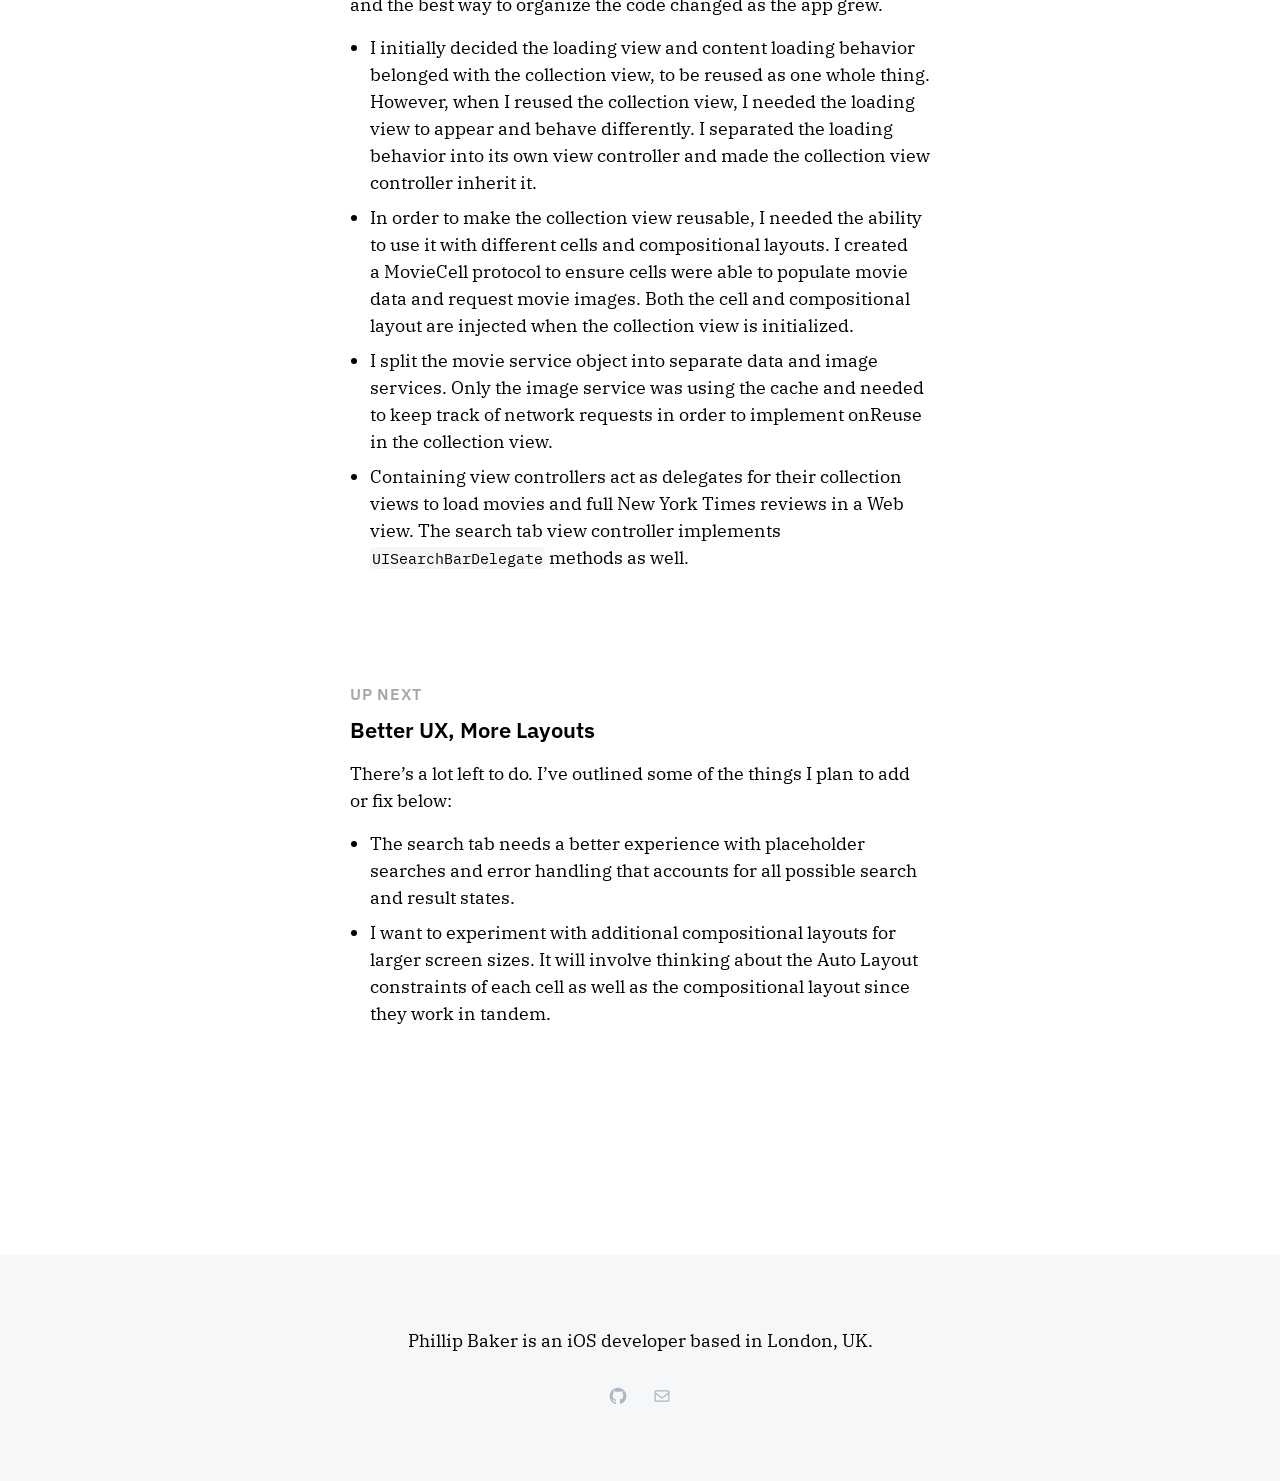
==== commit 07975363: "fix: alignment on project pages" ====
--- a/critical-movies/index.html
+++ b/critical-movies/index.html
@@ -18,12 +18,12 @@
 		<meta property="og:description" content="Critical Movies An app that shows New York Times movie reviews with a focus on Critic’s Why I Made This A UIKit Project The motivation for this app was driven by a few intersecting things. I wanted to make something with UIKit. I wanted to explore modern collection views, diffable data source and compositional layouts.">
 		<meta property="og:url" content="/critical-movies/">
 		<meta property="article:published_time" content="2021-11-25T19:36:29+00:00">
-		<meta property="article:modified_time" content="2025-11-25T09:48:07+00:00">
+		<meta property="article:modified_time" content="2025-11-25T10:10:48+00:00">
 		<meta name="twitter:card" content="summary_large_image">
 		<meta name="twitter:title" content="Critical Movies - Phillip Baker">
 		<meta name="twitter:description" content="Critical Movies An app that shows New York Times movie reviews with a focus on Critic’s Why I Made This A UIKit Project The motivation for this app was driven by a few intersecting things. I wanted to make something with UIKit. I wanted to explore modern collection views, diffable data source and compositional layouts.">
 		<script type="application/ld+json" class="aioseo-schema">
-			{"@context":"https:\/\/schema.org","@graph":[{"@type":"BreadcrumbList","@id":"\/critical-movies\/#breadcrumblist","itemListElement":[{"@type":"ListItem","@id":"#listItem","position":1,"name":"Home","item":"","nextItem":{"@type":"ListItem","@id":"\/critical-movies\/#listItem","name":"Critical Movies"}},{"@type":"ListItem","@id":"\/critical-movies\/#listItem","position":2,"name":"Critical Movies","previousItem":{"@type":"ListItem","@id":"#listItem","name":"Home"}}]},{"@type":"Organization","@id":"\/#organization","name":"Phillip Baker","description":"iOS Developer","url":"\/"},{"@type":"WebPage","@id":"\/critical-movies\/#webpage","url":"\/critical-movies\/","name":"Critical Movies - Phillip Baker","description":"Critical Movies An app that shows New York Times movie reviews with a focus on Critic\u2019s Why I Made This A UIKit Project The motivation for this app was driven by a few intersecting things. I wanted to make something with UIKit. I wanted to explore modern collection views, diffable data source and compositional layouts.","inLanguage":"en-US","isPartOf":{"@id":"\/#website"},"breadcrumb":{"@id":"\/critical-movies\/#breadcrumblist"},"datePublished":"2021-11-25T19:36:29+00:00","dateModified":"2025-11-25T09:48:07+00:00"},{"@type":"WebSite","@id":"\/#website","url":"\/","name":"Phillip Baker","description":"iOS Developer","inLanguage":"en-US","publisher":{"@id":"\/#organization"}}]}
+			{"@context":"https:\/\/schema.org","@graph":[{"@type":"BreadcrumbList","@id":"\/critical-movies\/#breadcrumblist","itemListElement":[{"@type":"ListItem","@id":"#listItem","position":1,"name":"Home","item":"","nextItem":{"@type":"ListItem","@id":"\/critical-movies\/#listItem","name":"Critical Movies"}},{"@type":"ListItem","@id":"\/critical-movies\/#listItem","position":2,"name":"Critical Movies","previousItem":{"@type":"ListItem","@id":"#listItem","name":"Home"}}]},{"@type":"Organization","@id":"\/#organization","name":"Phillip Baker","description":"iOS Developer","url":"\/"},{"@type":"WebPage","@id":"\/critical-movies\/#webpage","url":"\/critical-movies\/","name":"Critical Movies - Phillip Baker","description":"Critical Movies An app that shows New York Times movie reviews with a focus on Critic\u2019s Why I Made This A UIKit Project The motivation for this app was driven by a few intersecting things. I wanted to make something with UIKit. I wanted to explore modern collection views, diffable data source and compositional layouts.","inLanguage":"en-US","isPartOf":{"@id":"\/#website"},"breadcrumb":{"@id":"\/critical-movies\/#breadcrumblist"},"datePublished":"2021-11-25T19:36:29+00:00","dateModified":"2025-11-25T10:10:48+00:00"},{"@type":"WebSite","@id":"\/#website","url":"\/","name":"Phillip Baker","description":"iOS Developer","inLanguage":"en-US","publisher":{"@id":"\/#organization"}}]}
 		</script>
 		<!-- All in One SEO -->
 
@@ -92,7 +92,7 @@
 :root :where(.wp-block-site-title a:where(:not(.wp-element-button)):active){color: var(--wp--preset--color--secondary);text-decoration: none;}
 </style>
 <style id="core-block-supports-inline-css">
-.wp-container-core-social-links-is-layout-d2a3880e{justify-content:center;}.wp-container-core-columns-is-layout-28232c24{flex-wrap:nowrap;gap:0 0;}.wp-container-core-group-is-layout-733cb5a2 > .alignfull{margin-right:calc(0px * -1);margin-left:calc(0px * -1);}.wp-container-core-group-is-layout-733cb5a2 > *{margin-block-start:0;margin-block-end:0;}.wp-container-core-group-is-layout-733cb5a2 > * + *{margin-block-start:0;margin-block-end:0;}.wp-container-core-group-is-layout-23b1a4dc > .alignfull{margin-right:calc(var(--wp--preset--spacing--30) * -1);margin-left:calc(var(--wp--preset--spacing--30) * -1);}.wp-container-core-columns-is-layout-8f00c790{flex-wrap:nowrap;}.wp-container-core-columns-is-layout-285d7363{flex-wrap:nowrap;}.wp-container-core-social-links-is-layout-834a14ab{gap:1.5rem 1.5rem;justify-content:center;}.wp-container-core-group-is-layout-ce5becad{gap:0rem;flex-direction:column;align-items:center;}
+.wp-container-core-social-links-is-layout-d2a3880e{justify-content:center;}.wp-container-core-columns-is-layout-28232c24{flex-wrap:nowrap;gap:0 0;}.wp-container-core-group-is-layout-2a75a462 > .alignfull{margin-right:calc(0px * -1);margin-left:calc(0px * -1);}.wp-container-core-group-is-layout-2a75a462 > *{margin-block-start:0;margin-block-end:0;}.wp-container-core-group-is-layout-2a75a462 > * + *{margin-block-start:0;margin-block-end:0;}.wp-container-core-group-is-layout-23b1a4dc > .alignfull{margin-right:calc(var(--wp--preset--spacing--30) * -1);margin-left:calc(var(--wp--preset--spacing--30) * -1);}.wp-container-core-columns-is-layout-8f00c790{flex-wrap:nowrap;}.wp-container-core-columns-is-layout-285d7363{flex-wrap:nowrap;}.wp-container-core-social-links-is-layout-834a14ab{gap:1.5rem 1.5rem;justify-content:center;}.wp-container-core-group-is-layout-ce5becad{gap:0rem;flex-direction:column;align-items:center;}
 </style>
 <style id="wp-block-template-skip-link-inline-css">
 
@@ -176,9 +176,9 @@
 
 <main class="wp-block-group has-global-padding is-layout-constrained wp-block-group-is-layout-constrained" style="margin-top:0">
 <div class="wp-block-group alignfull is-layout-flow wp-block-group-is-layout-flow"><div class="entry-content wp-block-post-content has-global-padding is-layout-constrained wp-block-post-content-is-layout-constrained">
-<div class="wp-block-group alignfull has-global-padding is-layout-constrained wp-container-core-group-is-layout-733cb5a2 wp-block-group-is-layout-constrained" style="margin-bottom:var(--wp--preset--spacing--60);padding-top:var(--wp--preset--spacing--40);padding-right:0;padding-bottom:var(--wp--preset--spacing--40);padding-left:0">
+<div class="wp-block-group alignfull has-global-padding is-layout-constrained wp-container-core-group-is-layout-2a75a462 wp-block-group-is-layout-constrained" style="margin-bottom:12rem;padding-top:var(--wp--preset--spacing--40);padding-right:0;padding-bottom:var(--wp--preset--spacing--40);padding-left:0">
 <div class="wp-block-columns alignwide are-vertically-aligned-center is-layout-flex wp-container-core-columns-is-layout-28232c24 wp-block-columns-is-layout-flex">
-<div class="wp-block-column is-vertically-aligned-center is-layout-flow wp-block-column-is-layout-flow" style="padding-right:4%;padding-bottom:8%;padding-left:4%;flex-basis:50%">
+<div class="wp-block-column is-vertically-aligned-center is-layout-flow wp-block-column-is-layout-flow" style="padding-top:var(--wp--preset--spacing--40);padding-right:4%;padding-bottom:var(--wp--preset--spacing--40);padding-left:4%;flex-basis:50%">
 <h1 class="wp-block-heading has-text-align-center">Critical Movies</h1>
 
 
@@ -187,7 +187,7 @@
 
 
 
-<ul class="wp-block-social-links has-large-icon-size is-style-logos-only is-content-justification-center is-layout-flex wp-container-core-social-links-is-layout-d2a3880e wp-block-social-links-is-layout-flex" style="margin-top:var(--wp--preset--spacing--30)"><li class="wp-social-link wp-social-link-github  wp-block-social-link"><a href="https://github.com/phillipbaker/CriticalMovies" class="wp-block-social-link-anchor"><svg width="24" height="24" viewbox="0 0 24 24" version="1.1" aria-hidden="true" focusable="false"><path d="M12,2C6.477,2,2,6.477,2,12c0,4.419,2.865,8.166,6.839,9.489c0.5,0.09,0.682-0.218,0.682-0.484 c0-0.236-0.009-0.866-0.014-1.699c-2.782,0.602-3.369-1.34-3.369-1.34c-0.455-1.157-1.11-1.465-1.11-1.465 c-0.909-0.62,0.069-0.608,0.069-0.608c1.004,0.071,1.532,1.03,1.532,1.03c0.891,1.529,2.341,1.089,2.91,0.833 c0.091-0.647,0.349-1.086,0.635-1.337c-2.22-0.251-4.555-1.111-4.555-4.943c0-1.091,0.39-1.984,1.03-2.682 C6.546,8.54,6.202,7.524,6.746,6.148c0,0,0.84-0.269,2.75,1.025C10.295,6.95,11.15,6.84,12,6.836 c0.85,0.004,1.705,0.114,2.504,0.336c1.909-1.294,2.748-1.025,2.748-1.025c0.546,1.376,0.202,2.394,0.1,2.646 c0.64,0.699,1.026,1.591,1.026,2.682c0,3.841-2.337,4.687-4.565,4.935c0.359,0.307,0.679,0.917,0.679,1.852 c0,1.335-0.012,2.415-0.012,2.741c0,0.269,0.18,0.579,0.688,0.481C19.138,20.161,22,16.416,22,12C22,6.477,17.523,2,12,2z"></path></svg><span class="wp-block-social-link-label screen-reader-text">GitHub</span></a></li></ul>
+<ul class="wp-block-social-links aligncenter has-large-icon-size is-style-logos-only is-content-justification-center is-layout-flex wp-container-core-social-links-is-layout-d2a3880e wp-block-social-links-is-layout-flex" style="margin-top:var(--wp--preset--spacing--30)"><li class="wp-social-link wp-social-link-github  wp-block-social-link"><a href="https://github.com/phillipbaker/CriticalMovies" class="wp-block-social-link-anchor"><svg width="24" height="24" viewbox="0 0 24 24" version="1.1" aria-hidden="true" focusable="false"><path d="M12,2C6.477,2,2,6.477,2,12c0,4.419,2.865,8.166,6.839,9.489c0.5,0.09,0.682-0.218,0.682-0.484 c0-0.236-0.009-0.866-0.014-1.699c-2.782,0.602-3.369-1.34-3.369-1.34c-0.455-1.157-1.11-1.465-1.11-1.465 c-0.909-0.62,0.069-0.608,0.069-0.608c1.004,0.071,1.532,1.03,1.532,1.03c0.891,1.529,2.341,1.089,2.91,0.833 c0.091-0.647,0.349-1.086,0.635-1.337c-2.22-0.251-4.555-1.111-4.555-4.943c0-1.091,0.39-1.984,1.03-2.682 C6.546,8.54,6.202,7.524,6.746,6.148c0,0,0.84-0.269,2.75,1.025C10.295,6.95,11.15,6.84,12,6.836 c0.85,0.004,1.705,0.114,2.504,0.336c1.909-1.294,2.748-1.025,2.748-1.025c0.546,1.376,0.202,2.394,0.1,2.646 c0.64,0.699,1.026,1.591,1.026,2.682c0,3.841-2.337,4.687-4.565,4.935c0.359,0.307,0.679,0.917,0.679,1.852 c0,1.335-0.012,2.415-0.012,2.741c0,0.269,0.18,0.579,0.688,0.481C19.138,20.161,22,16.416,22,12C22,6.477,17.523,2,12,2z"></path></svg><span class="wp-block-social-link-label screen-reader-text">GitHub</span></a></li></ul>
 </div>
 
 
